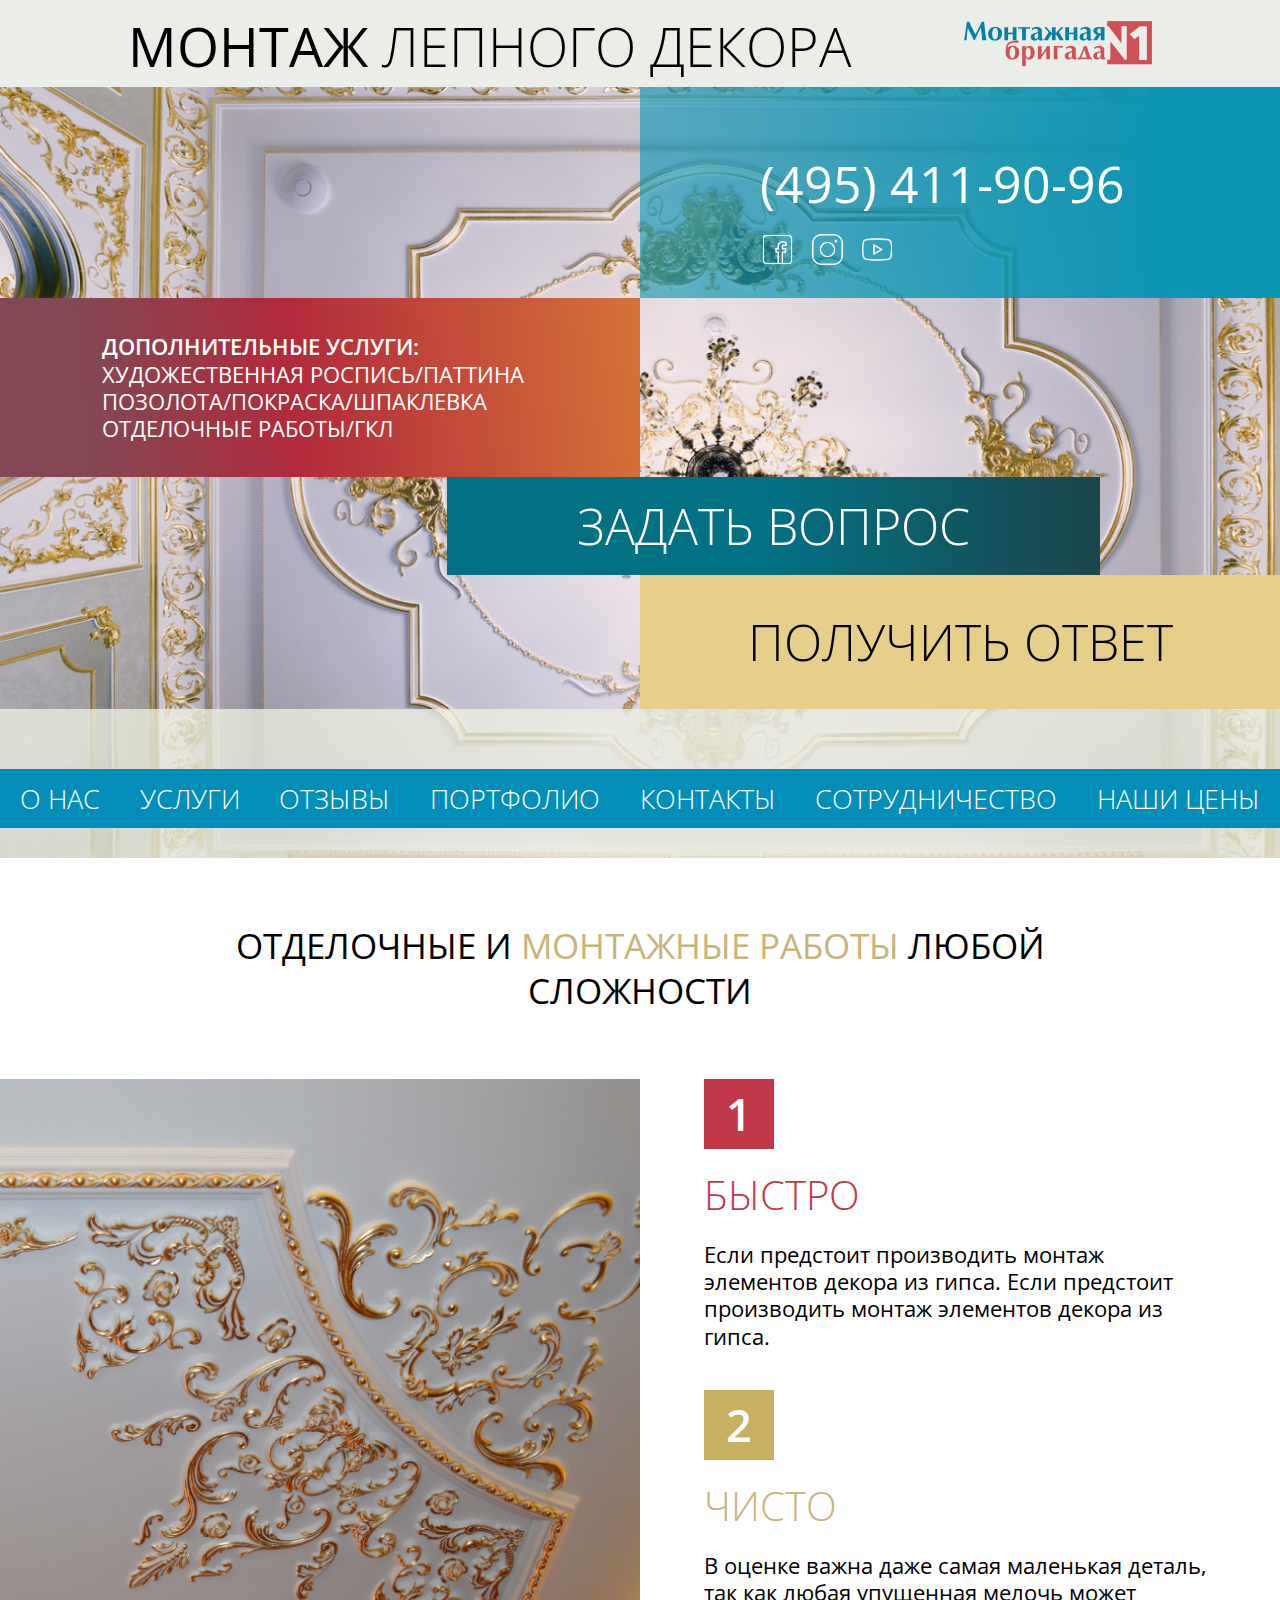
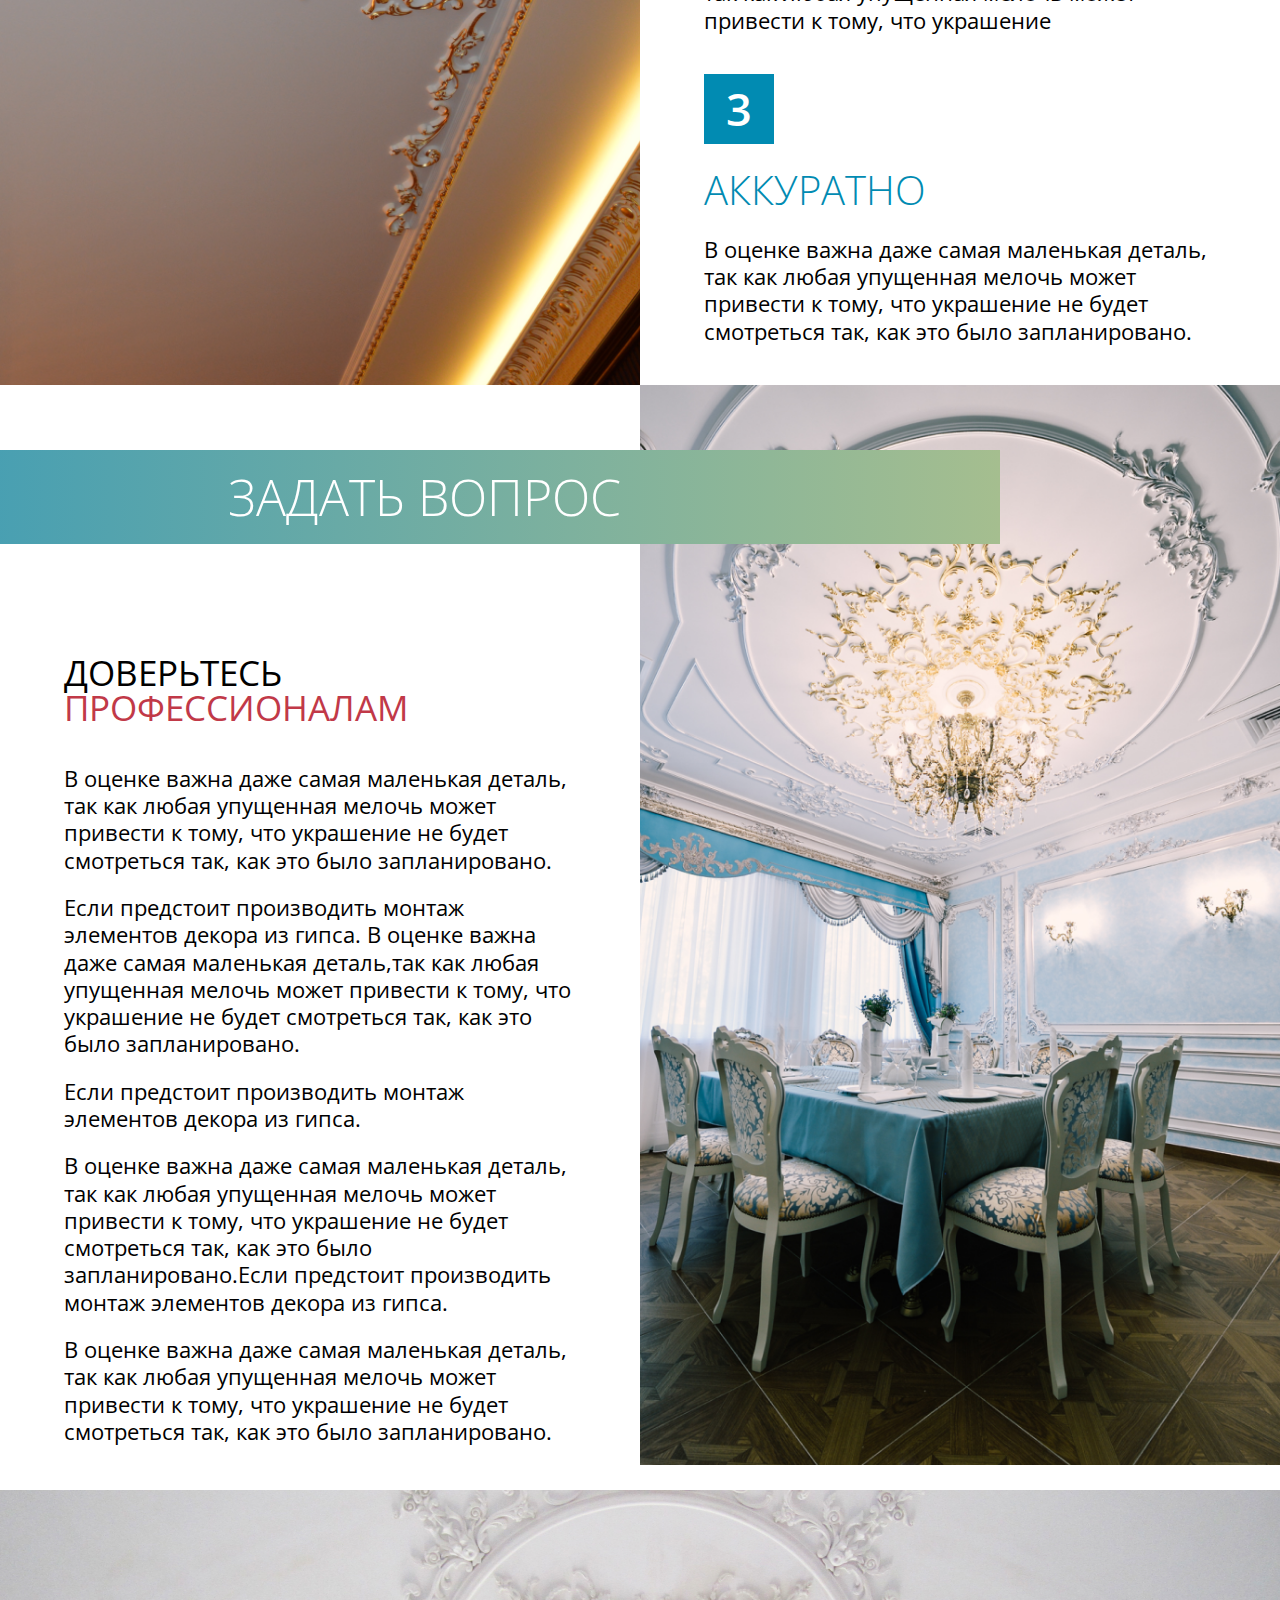
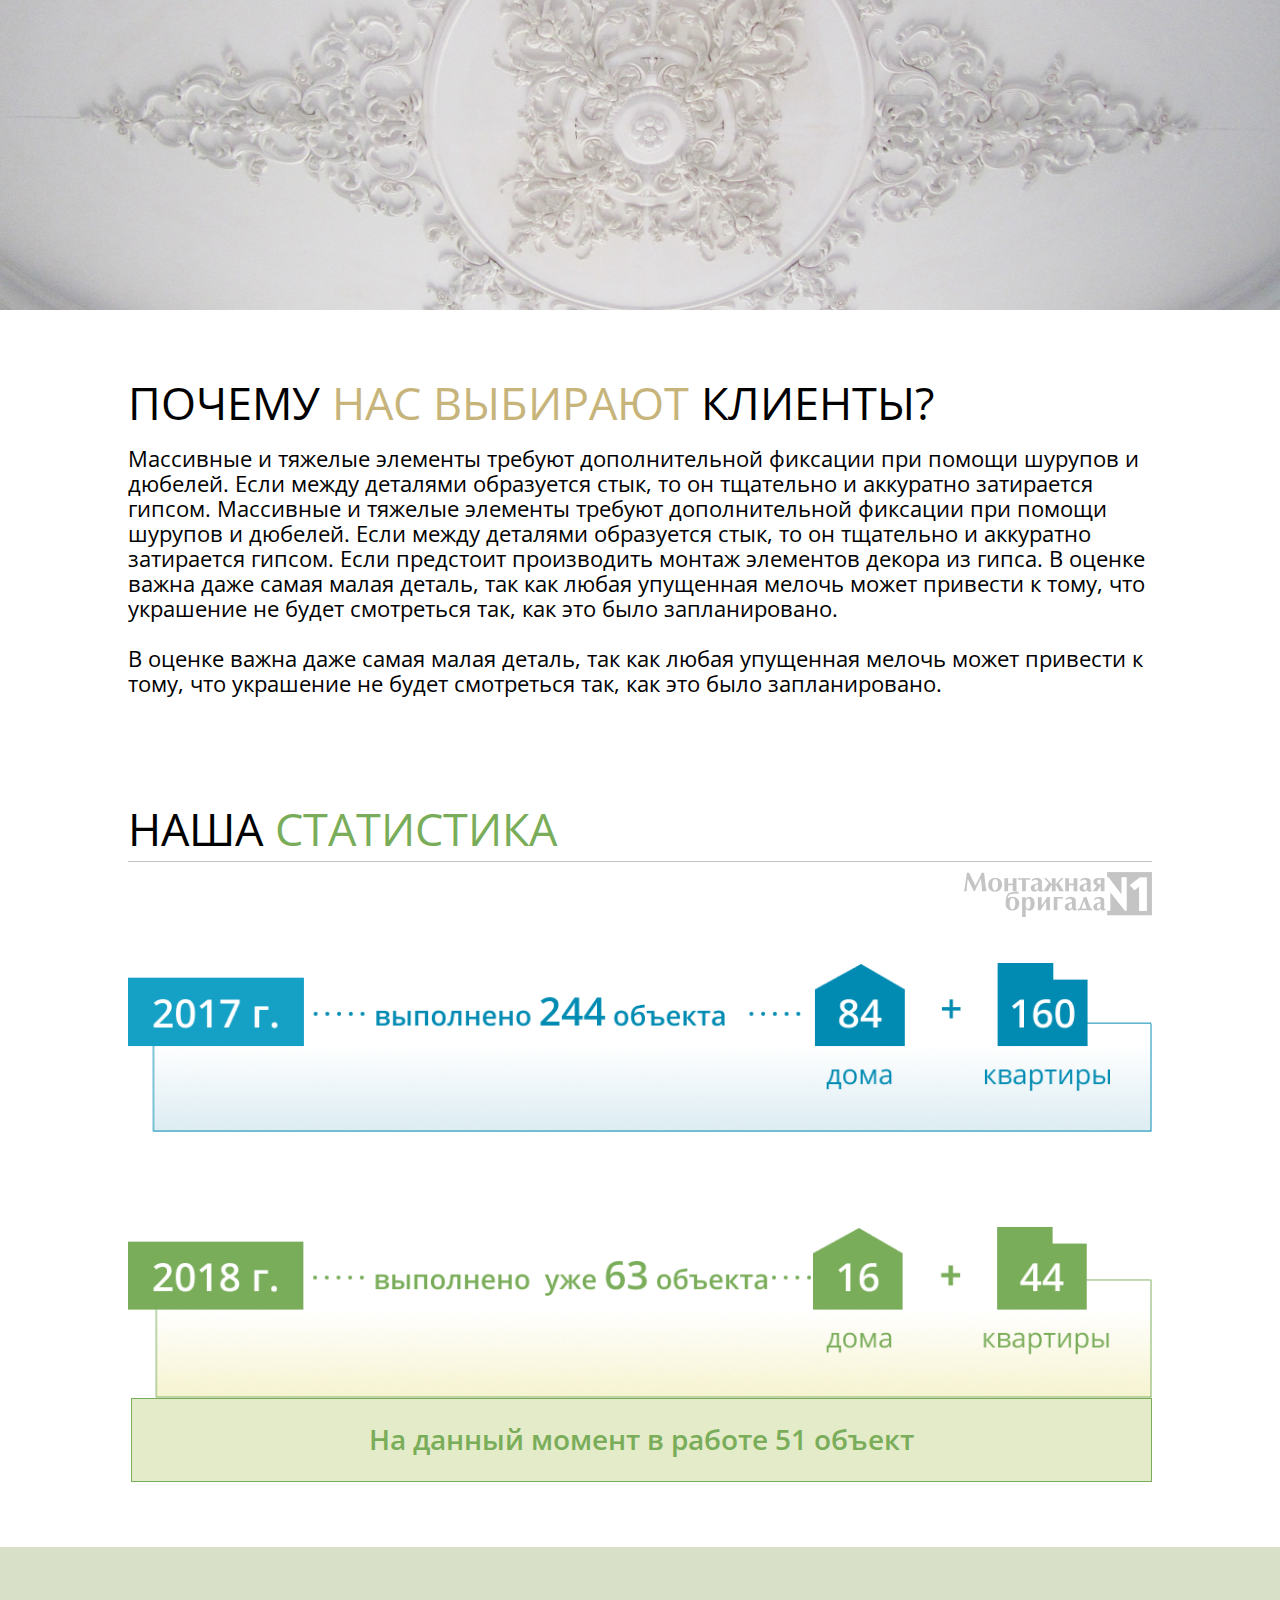
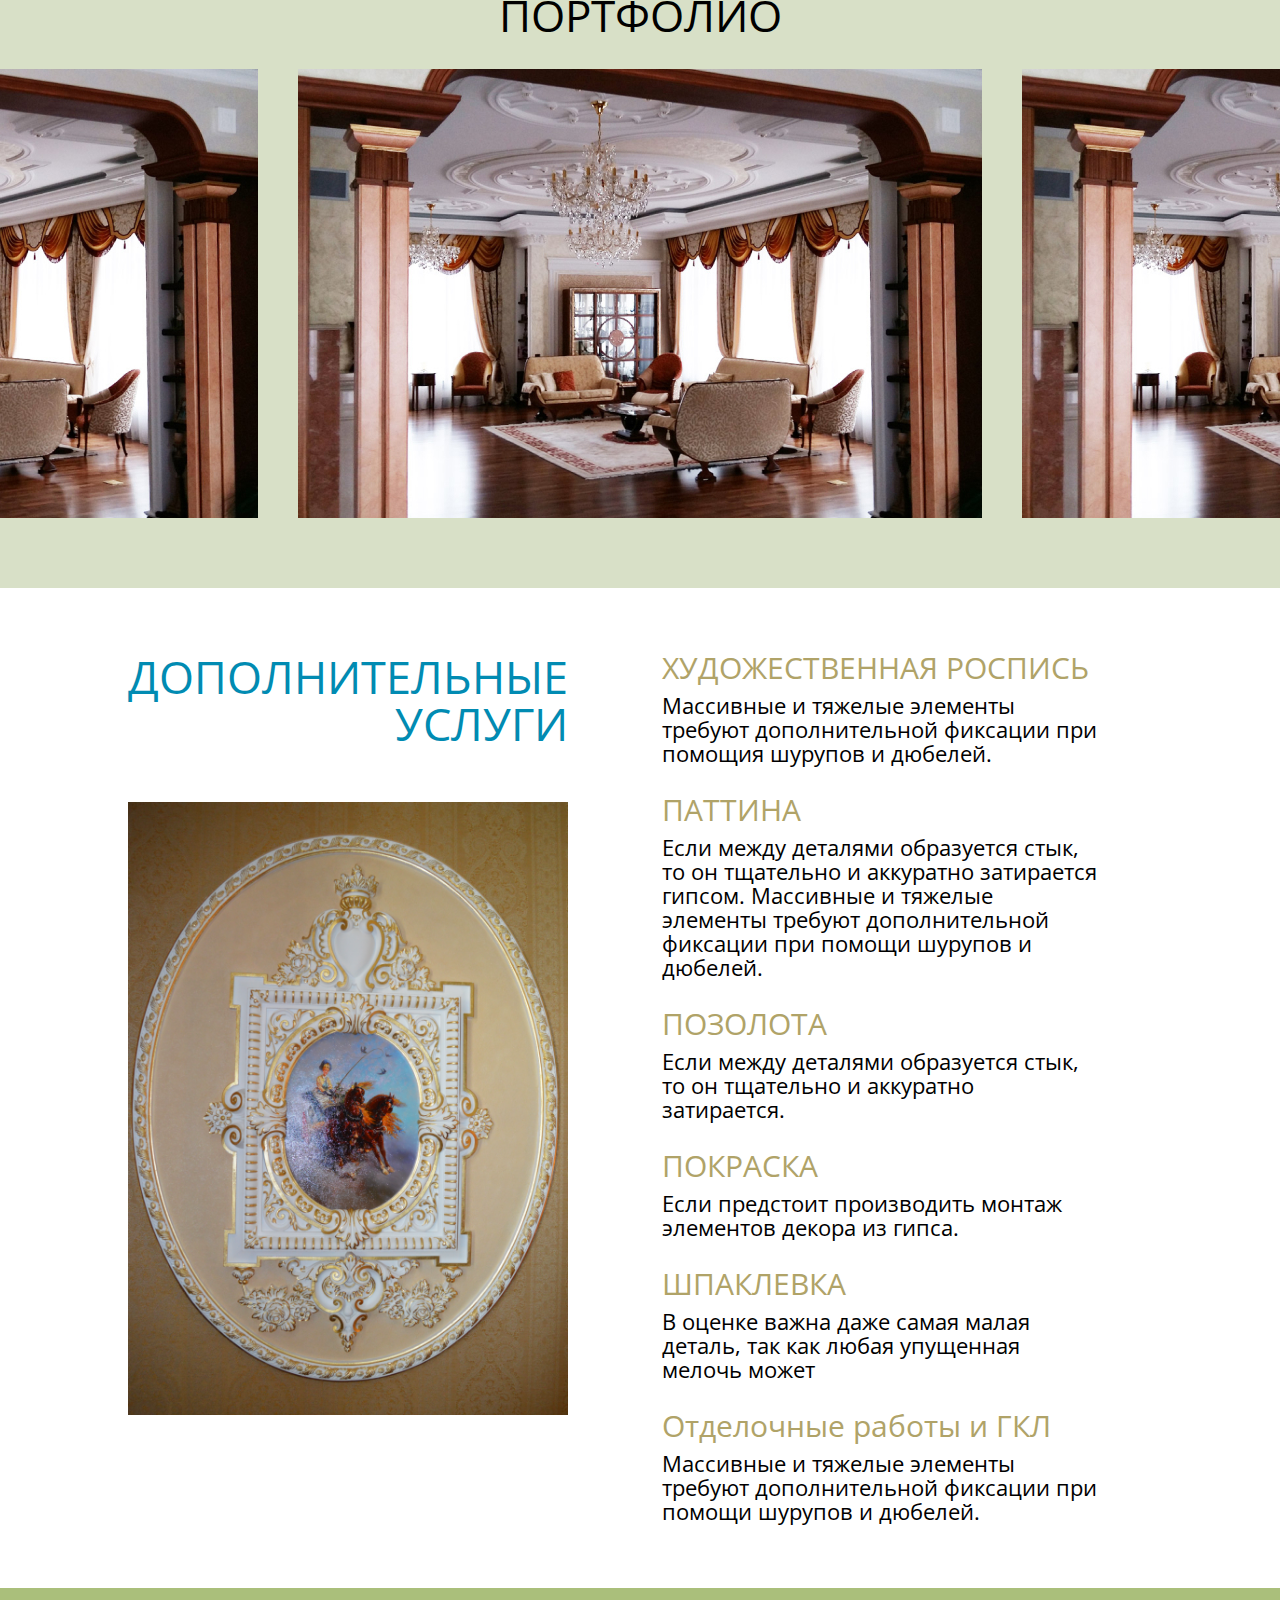
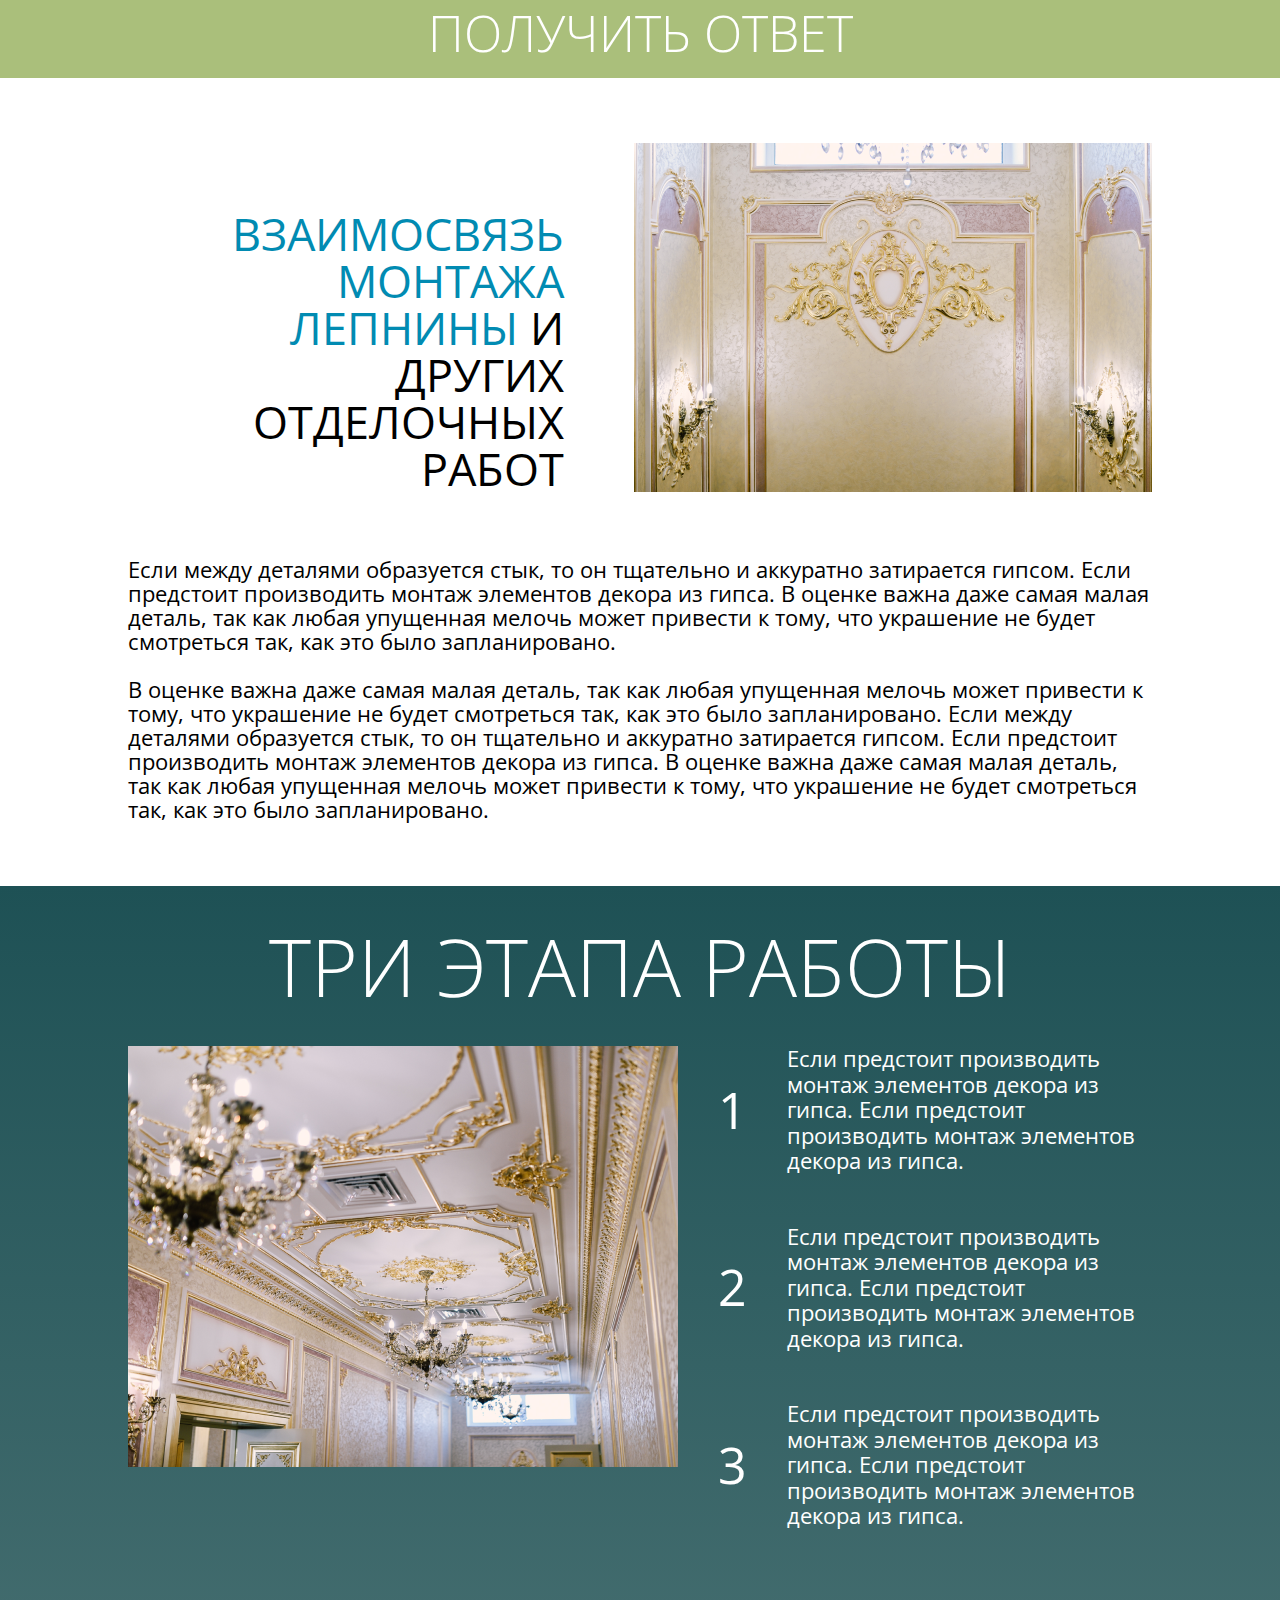
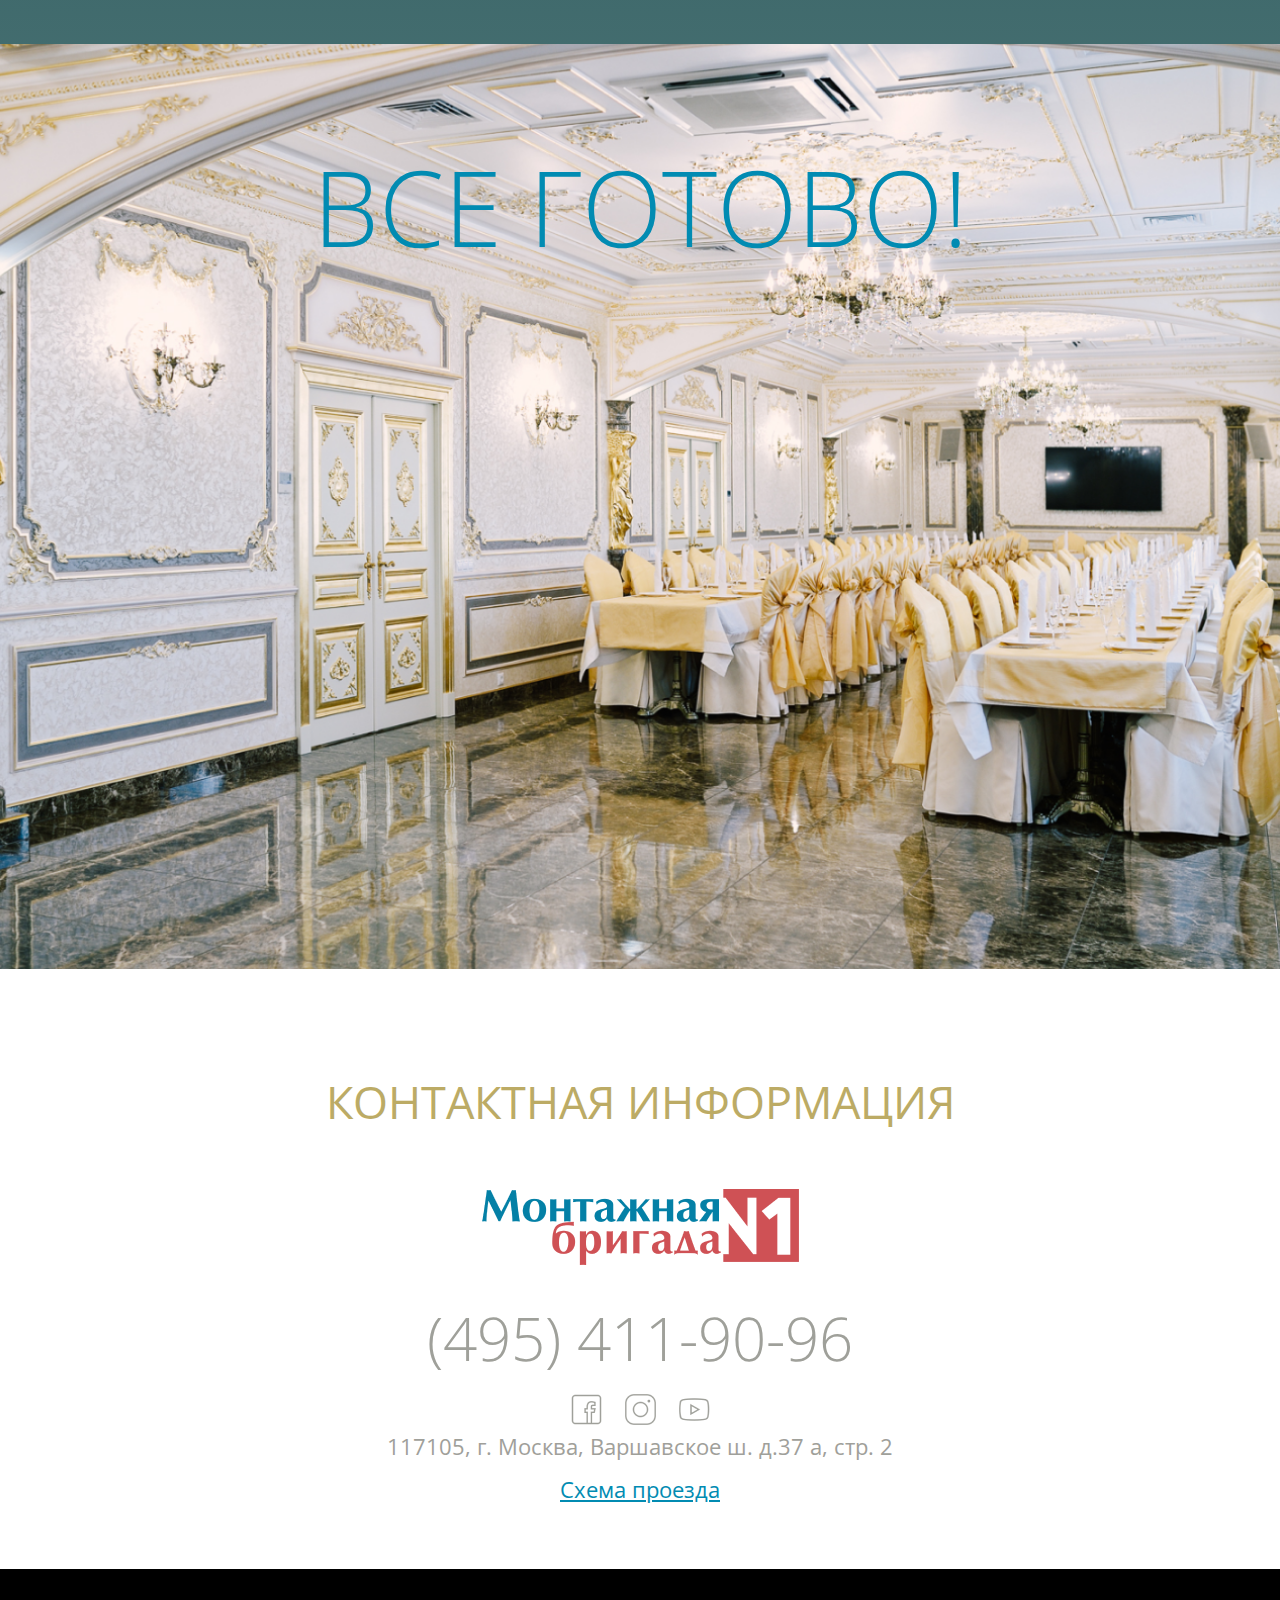
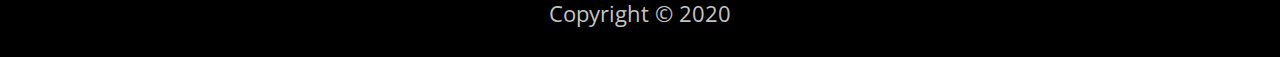
==== src/index.html @ 03625546 "Закончил вёрстку главной страницы" ====
<!DOCTYPE html>
<html lang="en">
<head>
  <meta charset="UTF-8">
  <meta name="viewport" content="width=device-width, initial-scale=1.0">
  <title>Монтаж декора | Главная</title>
  <link rel="stylesheet" href="css/style.css">
</head>
<body>
  <header class="header">
   <div class="header-top">
     <div class="container">
       <div class="header-top__block">
         <h1 class="header-top__title">
           <span class="header-top__bold">МОНТАЖ</span> 
           <!-- /.header-top__bold -->
           ЛЕПНОГО ДЕКОРА
          </h1>
         <!-- /.header-top__title -->
         <a href="index.html"><img src="img/header/logo.png" alt="" class="header-top__logo"></a>
       </div>
       <!-- /.header-top__block -->
     </div>
     <!-- /.container -->
   </div>
   <!-- /.header-top -->
   <div class="header-hero">
     <div class="header-one">
       <a href="tel: (495) 411-90-96" class="header-one__mobile">(495) 411-90-96</a>
       <!-- /.header-one__mobile -->
       <div class="header-one__social">
         <a href="#" class="header-one__a"><img src="img/header/facebook.svg" alt=""></a>
         <!-- /.header-one__a -->
         <a href="#" class="header-one__a"><img src="img/header/instagram.svg" alt=""></a>
         <!-- /.header-one__a -->
         <a href="#" class="header-one__a"><img src="img/header/YouTube.svg" alt=""></a>
         <!-- /.header-one__a -->
       </div>
       <!-- /.header-one__social -->
     </div>
     <!-- /.header-one -->
     <div class="header-two">
       <div class="header-two__text">
         <span class="header-two__bold">ДОПОЛНИТЕЛЬНЫЕ УСЛУГИ:</span>
          <!-- /.header-two__bold -->
          ХУДОЖЕСТВЕННАЯ РОСПИСЬ/ПАТТИНА 
          ПОЗОЛОТА/ПОКРАСКА/ШПАКЛЕВКА
          ОТДЕЛОЧНЫЕ РАБОТЫ/ГКЛ
        </div>
       <!-- /.header-two__text -->
     </div>
     <!-- /.header-two -->
     <div class="header-three">
      ЗАДАТЬ ВОПРОС
     </div>
     <!-- /.header-three -->
     <div class="header-four">
      ПОЛУЧИТЬ ОТВЕТ
     </div>
     <!-- /.header-four -->

    <div class="header-menu header-desk">
      <nav class="header-nav">
        <a href="" class="header-nav__a">О НАС</a>
        <!-- /.header-a -->
        <a href="" class="header-nav__a">УСЛУГИ</a>
        <!-- /.header-a -->
        <a href="" class="header-nav__a">ОТЗЫВЫ</a>
        <!-- /.header-a -->
        <a href="" class="header-nav__a">ПОРТФОЛИО</a>
        <!-- /.header-a -->
        <a href="" class="header-nav__a">КОНТАКТЫ</a>
        <!-- /.header-a -->
        <a href="" class="header-nav__a">СОТРУДНИЧЕСТВО</a>
        <!-- /.header-a -->
        <a href="" class="header-nav__a">НАШИ ЦЕНЫ</a>
        <!-- /.header-a -->
      </nav>
      <!-- /.header-nav -->
    </div>
   <!-- /.header-menu -->
   </div>
   <!-- /.header-hero -->
   <div class="header-menu header-mobile">
    <nav class="header-nav">
      <a href="" class="header-nav__a">О НАС</a>
      <!-- /.header-a -->
      <a href="" class="header-nav__a">УСЛУГИ</a>
      <!-- /.header-a -->
      <a href="" class="header-nav__a">ОТЗЫВЫ</a>
      <!-- /.header-a -->
      <a href="" class="header-nav__a">ПОРТФОЛИО</a>
      <!-- /.header-a -->
      <a href="" class="header-nav__a">КОНТАКТЫ</a>
      <!-- /.header-a -->
      <a href="" class="header-nav__a">СОТРУДНИЧЕСТВО</a>
      <!-- /.header-a -->
      <a href="" class="header-nav__a">НАШИ ЦЕНЫ</a>
      <!-- /.header-a -->
    </nav>
    <!-- /.header-nav -->
  </div>
 <!-- /.header-menu -->
   
  </header>
  <!-- /.header -->

  <main class="main">
    <section class="section section-stage">
      <div class="container">
          <div class="stage-title stage-title__desk">
            ОТДЕЛОЧНЫЕ И 
            <span class="stage-title__bold">МОНТАЖНЫЕ РАБОТЫ</span> 
            ЛЮБОЙ СЛОЖНОСТИ
          </>
          <!-- /.stage-title -->
        </div>
      </div>
       
      <div class="stage">
      <div class="stage-block">
        <div class="container">
          <div class="stage-title stage-title__mobile">
            ОТДЕЛОЧНЫЕ И 
            <span class="stage-title__bold">МОНТАЖНЫЕ РАБОТЫ</span> 
            ЛЮБОЙ СЛОЖНОСТИ
          </>
          <!-- /.stage-title -->
        </div>
        <div class="stage-item">
         <div class="stage-item__part">
          <div class="stage-item__number stage-item__number-red">1</div>
          <!-- /.stage-item__number -->
          <div class="stage-item__color stage-item__color-red">БЫСТРО</div>
          <!-- /.stage-item__color -->
        </div>
        <!-- /.stage-item__part -->

          <div class="stage-item__text">
            Если предстоит производить монтаж
            элементов декора из гипса. Если предстоит производить монтаж элементов декора из гипса. 
          </div>
          <!-- /.stage-item__text -->
        </div>
        <!-- /.stage-item -->
        <div class="stage-item">
          <div class="stage-item__part">
          <div class="stage-item__number stage-item__number-yellow">2</div>
          <!-- /.stage-item__number -->
          <div class="stage-item__color stage-item__color-yellow">ЧИСТО</div>
          <!-- /.stage-item__color -->
        </div>
        <!-- /.stage-item__part -->
          <div class="stage-item__text">
            В оценке важна даже самая маленькая деталь,
            так как любая упущенная мелочь может привести к тому, что украшение
          </div>
          <!-- /.stage-item__text -->
        </div>
        <!-- /.stage-item -->
        <div class="stage-item">
          <div class="stage-item__part">
          <div class="stage-item__number stage-item__number-blue">3</div>
          <!-- /.stage-item__number -->
          <div class="stage-item__color stage-item__color-blue">АККУРАТНО</div>
          <!-- /.stage-item__color -->
        </div>
        <!-- /.stage-item__part -->
          <div class="stage-item__text">
            В оценке важна даже самая маленькая деталь, так как любая упущенная мелочь может привести к тому, что украшение не будет  смотреться так, как это было запланировано.
          </div>
          <!-- /.stage-item__text -->
        </div>
        <!-- /.stage-item -->
      </div>
      <!-- /.container -->
      </div>
      <!-- /.stage-block -->
    

    </div>
    <!-- /.stage -->


    <div class="stage-one">
      <div class="stage-title1">
        ЗАДАТЬ ВОПРОС
      </div>
      <!-- /.stage-title1 -->
      <div class="stage-block">
        <div class="container">
        <div class="stage-item">
          <div class="stage-one__title">
            ДОВЕРЬТЕСЬ
            <span class="stage-one__title-bold">ПРОФЕССИОНАЛАМ</span> 
          </div>
          <!-- /.stage-item__color -->
          <div class="stage-one__text">
            В оценке важна даже самая маленькая деталь, так как любая упущенная мелочь может привести к тому, что украшение не будет смотреться так, как это было запланировано.
          </div>
          <!-- /.stage-item__text -->

          <div class="stage-one__text">
            Если предстоит производить монтаж элементов декора из гипса. В оценке важна даже самая маленькая деталь,так как любая упущенная мелочь может привести к тому, что украшение не будет смотреться так, как это было запланировано.
          </div>
          <!-- /.stage-item__text -->


          <div class="stage-one__text">
            Если предстоит производить монтаж элементов декора из гипса. 
          </div>
          <!-- /.stage-item__text -->


          <div class="stage-one__text">
            В оценке важна даже самая маленькая деталь, так как любая упущенная мелочь может привести к тому, что украшение не будет смотреться так, как это было запланировано.Если предстоит производить монтаж элементов декора из гипса. 
          </div>
          <!-- /.stage-item__text -->


          <div class="stage-one__text">
            В оценке важна даже самая маленькая деталь, так как любая упущенная мелочь может привести к тому, что украшение не будет смотреться так, как это было запланировано.
          </div>
          <!-- /.stage-item__text -->
        </div>
        <!-- /.stage-item -->
      
       
      </div>
      <!-- /.container -->
      </div>
      <!-- /.stage-block -->
    

    </div>
    <!-- /.stage -->
    <div class="stage-roof">
      <img class="stage-roof__img stage-roof__desk" src="img/stage/roof.jpg" alt="">
      <img src="img/stage/ipad.jpg" alt="" class="stage-roof__img stage-roof__ipad">
      <img src="img/stage/mobile.jpg" alt="" class="stage-roof__img stage-roof__mobile">
    </div>
    
    </section>
    <!-- /.section section-stage -->


    <section class="section section-result">
      <div class="container-main">
        <div class="result">
          <div class="result-title">
            ПОЧЕМУ  
            <span class="result-title__black">
              НАС ВЫБИРАЮТ
            </span> <!-- /.result-title__black --> 
            КЛИЕНТЫ?
          </div>
          <!-- /.result-title -->
          <div class="result-text">
            Массивные и тяжелые элементы требуют дополнительной фиксации при помощи шурупов и дюбелей. Если между деталями образуется стык, то он тщательно и аккуратно затирается гипсом. Массивные и тяжелые элементы требуют дополнительной фиксации при помощи шурупов и дюбелей.  Если между деталями образуется стык, то он тщательно и аккуратно затирается гипсом. Если предстоит производить монтаж элементов декора из гипса. В оценке важна даже самая малая деталь, так как любая упущенная мелочь может привести к тому, что украшение не будет смотреться так, как это было запланировано.
  <br> <br>
В оценке важна даже самая малая деталь, так как любая упущенная мелочь может привести к тому, что украшение не будет смотреться так, как это было запланировано.
          </div>
          <!-- /.result-text -->
          <div class="result-block__title">
            НАША <span class="result-block__color">СТАТИСТИКА</span> 
          </div>
          <!-- /.result-block__tilte -->
          <div class="result-block">
            
            <img src="img/result/logo.png" alt="" class="result-logo">
            <img src="img/result/blue-desk.png" alt="" class="result-block__static result-blue">
           <img src="img/result/mobile.png" alt="" class="result-mobile">
            <div class="result-green">
             <span class="result-green__text"> 
               На данный момент в работе 
               <span class="result-green__bold">51</span> объект
              </span> 
              <!-- /.result-green__text -->
              <img src="img/result/green-desk.png" alt="" class="result-block__static">
            </div>
          </div>
          <!-- /.result-block -->
        </div>
        <!-- /.result -->
      </div>
      <!-- /.container-main -->
    </section>
    <!-- /.section section-result -->

    <section class="section section-portfolio">
      <div class="container">
        <div class="portfolio">
          <div class="portfolio-title">
            ПОРТФОЛИО
          </div>
          <!-- /.portfolio-title -->
          
        </div>
        <!-- /.portfolio -->
      </div>
      <!-- /.container -->
      <div class="portfolio-block">
        <img src="img/portfolio/one.jpg" alt="" class="portfolio-item">
        <img src="img/portfolio/one.jpg" alt="" class="portfolio-item">
        <img src="img/portfolio/one.jpg" alt="" class="portfolio-item">
        <img src="img/portfolio/one.jpg" alt="" class="portfolio-item">
      </div>
      <!-- /.portfolio-block -->
    </section>
    <!-- /.section section-portfolio -->


    <section class="section section-dop">
      <div class="container">
        <div class="dop">
          <div class="dop-left">
           <div class="dop-left__title">ДОПОЛНИТЕЛЬНЫЕ <br>
             УСЛУГИ</div>
           <!-- /.dop-left__title -->
           <img src="img/dop/image.png" alt="" class="dop-left__img">
          </div>
          <!-- /.dop-top -->
          <div class="dop-right dop-right__desk">
            <div class="container">
      
              <div class="dop-item">
                <div class="dop-item__color">ХУДОЖЕСТВЕННАЯ РОСПИСЬ</div>
                <!-- /.dop-item__color -->
                <div class="dop-item__text">Массивные и тяжелые элементы требуют дополнительной фиксации при помощия
                  шурупов и дюбелей. </div>
                <!-- /.dop-item__text -->
              </div>
              <!-- /.dop-item -->
              <div class="dop-item">
                <div class="dop-item__color">ПАТТИНА</div>
                <!-- /.dop-item__color -->
                <div class="dop-item__text">Если между деталями образуется стык, то он тщательно и аккуратно затирается гипсом. Массивные и тяжелые элементы требуют дополнительной фиксации при помощи шурупов и дюбелей.</div>
                <!-- /.dop-item__text -->
              </div>
              <!-- /.dop-item -->
              <div class="dop-item">
                <div class="dop-item__color">ПОЗОЛОТА</div>
                <!-- /.dop-item__color -->
                <div class="dop-item__text">Если между деталями образуется стык, то он тщательно и аккуратно затирается.</div>
                <!-- /.dop-item__text -->
              </div>
              <!-- /.dop-item -->
              <div class="dop-item">
                <div class="dop-item__color">ПОКРАСКА</div>
                <!-- /.dop-item__color -->
                <div class="dop-item__text">Если предстоит производить монтаж элементов декора из гипса.</div>
                <!-- /.dop-item__text -->
              </div>
              <!-- /.dop-item -->
              <div class="dop-item">
                <div class="dop-item__color">ШПАКЛЕВКА</div>
                <!-- /.dop-item__color -->
                <div class="dop-item__text">В оценке важна даже самая малая деталь,
                  так как любая упущенная мелочь может</div>
                <!-- /.dop-item__text -->
              </div>
              <!-- /.dop-item -->
              <div class="dop-item">
                <div class="dop-item__color">Отделочные работы и ГКЛ</div>
                <!-- /.dop-item__color -->
                <div class="dop-item__text">Массивные и тяжелые элементы требуют дополнительной фиксации при помощи шурупов и дюбелей.</div>
                <!-- /.dop-item__text -->
              </div>
              <!-- /.dop-item -->
            </div>
      
      
            </div>
            <!-- /.dop-block -->
          
        </div>
        <!-- /.dop -->
      </div>
      <!-- /.container -->
      <div class="dop-right dop-right__mobile">
      <div class="container">

        <div class="dop-item">
          <div class="dop-item__color">ХУДОЖЕСТВЕННАЯ РОСПИСЬ</div>
          <!-- /.dop-item__color -->
          <div class="dop-item__text">Массивные и тяжелые элементы требуют дополнительной фиксации при помощия
            шурупов и дюбелей. </div>
          <!-- /.dop-item__text -->
        </div>
        <!-- /.dop-item -->
        <div class="dop-item">
          <div class="dop-item__color">ПАТТИНА</div>
          <!-- /.dop-item__color -->
          <div class="dop-item__text">Если между деталями образуется стык, то он тщательно и аккуратно затирается гипсом. Массивные и тяжелые элементы требуют дополнительной фиксации при помощи шурупов и дюбелей.</div>
          <!-- /.dop-item__text -->
        </div>
        <!-- /.dop-item -->
        <div class="dop-item">
          <div class="dop-item__color">ПОЗОЛОТА</div>
          <!-- /.dop-item__color -->
          <div class="dop-item__text">Если между деталями образуется стык, то он тщательно и аккуратно затирается.</div>
          <!-- /.dop-item__text -->
        </div>
        <!-- /.dop-item -->
        <div class="dop-item">
          <div class="dop-item__color">ПОКРАСКА</div>
          <!-- /.dop-item__color -->
          <div class="dop-item__text">Если предстоит производить монтаж элементов декора из гипса.</div>
          <!-- /.dop-item__text -->
        </div>
        <!-- /.dop-item -->
        <div class="dop-item">
          <div class="dop-item__color">ШПАКЛЕВКА</div>
          <!-- /.dop-item__color -->
          <div class="dop-item__text">В оценке важна даже самая малая деталь,
            так как любая упущенная мелочь может</div>
          <!-- /.dop-item__text -->
        </div>
        <!-- /.dop-item -->
        <div class="dop-item">
          <div class="dop-item__color">Отделочные работы и ГКЛ</div>
          <!-- /.dop-item__color -->
          <div class="dop-item__text">Массивные и тяжелые элементы требуют дополнительной фиксации при помощи шурупов и дюбелей.</div>
          <!-- /.dop-item__text -->
        </div>
        <!-- /.dop-item -->
      </div>


      </div>
      <!-- /.dop-block -->

      <div class="dop-button">
        ПОЛУЧИТЬ ОТВЕТ
      </div>
      <!-- /.dop-button -->

      <div class="dop-one">
        <div class="container-main">
          <div class="dop-one__block">
            <div class="dop-one__part">
              <div class="dop-one__title">
               <span class="dop-one__color">
                ВЗАИМОСВЯЗЬ МОНТАЖА ЛЕПНИНЫ  
               </span>
                <!-- /.dop-one__color -->
                И ДРУГИХ ОТДЕЛОЧНЫХ РАБОТ
              </div>
              <!-- /.dop-one__title -->
              <img src="img/dop/two.png" alt="" class="dop-one__img">
            </div>
            <!-- /.dop-one__part -->
            <div class="dop-one__text">
              Если между деталями образуется стык, то он тщательно и аккуратно затирается гипсом. Если предстоит производить монтаж элементов декора из гипса. В оценке важна даже самая малая деталь, так как любая упущенная мелочь может привести к тому, что украшение не будет смотреться так, как это было запланировано.
   <br> <br>
В оценке важна даже самая малая деталь, так как любая упущенная мелочь может привести к тому, что украшение не будет смотреться так, как это было запланировано. Если между деталями образуется стык, то он тщательно и аккуратно затирается гипсом. Если предстоит производить монтаж элементов декора из гипса. В оценке важна даже самая малая деталь, так как любая упущенная мелочь может привести к тому, что украшение не будет смотреться так, как это было запланировано.

            </div>
            <!-- /.dop-one__text -->
         

          </div>
          <!-- /.dop-one__block -->
        </div>
        <!-- /.container-main -->
        <img src="img/dop/two.png" class="dop-one__bottom" alt="">
      </div>
      <!-- /.dop-one -->
    </section>
    <!-- /.section section-dop -->


    <section class="section section-phase">
      <div class="container-main">
        <div class="phase">
        <div class="phase-title">ТРИ ЭТАПА РАБОТЫ</div>
        <!-- /.phase-title -->
        <div class="phase-block">
          <img src="img/phase/phase.png" alt="" class="phase-img">
          <div class="phase-part">
            <div class="phase-item">
              <div class="phase-item__number">1</div>
              <!-- /.phase-item__number -->
              <div class="phase-item__text">
                Если предстоит производить монтаж элементов декора из гипса. Если предстоит производить монтаж элементов декора из гипса. 
              </div>
              <!-- /.phase-item__text -->
            </div>
            <!-- /.phase-item -->
            <div class="phase-item">
              <div class="phase-item__number">2</div>
              <!-- /.phase-item__number -->
              <div class="phase-item__text">Если предстоит производить монтаж элементов декора из гипса. Если предстоит производить монтаж элементов декора из гипса. </div>
              <!-- /.phase-item__text -->
            </div>
            <!-- /.phase-item -->
            <div class="phase-item">
              <div class="phase-item__number">3</div>
              <!-- /.phase-item__number -->
              <div class="phase-item__text">
                Если предстоит производить монтаж элементов декора из гипса. Если предстоит производить монтаж элементов декора из гипса. 
              </div>
              <!-- /.phase-item__text -->
            </div>
            <!-- /.phase-item -->
          </div>
          <!-- /.phase-part -->
        </div>
        <!-- /.phase-block -->
        </div>
        <!-- /.phase -->
      </div>
      <!-- /.container-main -->

      <div class="phase-green">
        ВСЕ ГОТОВО!
      </div>
      <!-- /.phase-green -->
    </section>
    <!-- /.section section-phase -->
  </main>
  <!-- /.main -->

  <footer class="footer">
    <div class="container">
      <div class="footer-block">
        <div class="footer-title">КОНТАКТНАЯ ИНФОРМАЦИЯ</div>
        <!-- /.footer-title -->
        <a href="index.html" class="footer-logo"><img src="img/footer/logo.png" alt=""></a>
        <!-- /.footer-logo -->
        <a href="tel:(495) 411-90-96" class="footer-tel">(495) 411-90-96</a>
        <!-- /.footer-tel -->
        <div class="footer-social">
          <a href="#" class="footer-a"><img src="img/footer/one.png" alt=""></a>
          <!-- /.footer-a -->
          <a href="#" class="footer-a"><img src="img/footer/two.png" alt=""></a>
          <!-- /.footer-a -->
          <a href="#" class="footer-a"><img src="img/footer/three.png" alt=""></a>
          <!-- /.footer-a -->
        </div>
        <!-- /.footer-social -->
       <div class="footer-address">
        117105, г. Москва, Варшавское ш. д.37 а, стр. 2 
       </div>
       <!-- /.footer-address -->
       <a href="" class="footer-map">Схема проезда</a>
       <!-- /.footer-map -->

      </div>
      <!-- /.footer-block -->
    </div>
    <!-- /.container -->
    <div class="footer-copy">
      Copyright © 2020
    </div>
    <!-- /.footer-copy -->
  </footer>
  <!-- /.footer -->

  <script src="https://code.jquery.com/jquery-3.5.1.min.js" integrity="sha256-9/aliU8dGd2tb6OSsuzixeV4y/faTqgFtohetphbbj0=" crossorigin="anonymous"></script>
  <script src="js/slick.min.js"></script>
  <script src="js/slider.js"></script>
</body>
</html>
---- src/css/style.css ----
@charset "UTF-8";
/*Стили для шрифтов*/
@import url("https://fonts.googleapis.com/css2?family=Open+Sans:ital,wght@0,300;0,400;0,600;0,700;0,800;1,300;1,400;1,600;1,700;1,800&display=swap");
/*Стили normalize*/
/*! normalize.css v8.0.1 | MIT License | github.com/necolas/normalize.css */
/* Document
   ========================================================================== */
/**
 * 1. Correct the line height in all browsers.
 * 2. Prevent adjustments of font size after orientation changes in iOS.
 */
html {
  line-height: 1.15;
  /* 1 */
  -webkit-text-size-adjust: 100%;
  /* 2 */
}

/* Sections
   ========================================================================== */
/**
 * Remove the margin in all browsers.
 */
body {
  margin: 0;
}

/**
 * Render the `main` element consistently in IE.
 */
main {
  display: block;
}

/**
 * Correct the font size and margin on `h1` elements within `section` and
 * `article` contexts in Chrome, Firefox, and Safari.
 */
h1 {
  font-size: 2em;
  margin: 0.67em 0;
}

/* Grouping content
   ========================================================================== */
/**
 * 1. Add the correct box sizing in Firefox.
 * 2. Show the overflow in Edge and IE.
 */
hr {
  -webkit-box-sizing: content-box;
          box-sizing: content-box;
  /* 1 */
  height: 0;
  /* 1 */
  overflow: visible;
  /* 2 */
}

/**
 * 1. Correct the inheritance and scaling of font size in all browsers.
 * 2. Correct the odd `em` font sizing in all browsers.
 */
pre {
  font-family: monospace, monospace;
  /* 1 */
  font-size: 1em;
  /* 2 */
}

/* Text-level semantics
   ========================================================================== */
/**
 * Remove the gray background on active links in IE 10.
 */
a {
  background-color: transparent;
}

/**
 * 1. Remove the bottom border in Chrome 57-
 * 2. Add the correct text decoration in Chrome, Edge, IE, Opera, and Safari.
 */
abbr[title] {
  border-bottom: none;
  /* 1 */
  text-decoration: underline;
  /* 2 */
  -webkit-text-decoration: underline dotted;
          text-decoration: underline dotted;
  /* 2 */
}

/**
 * Add the correct font weight in Chrome, Edge, and Safari.
 */
b,
strong {
  font-weight: bolder;
}

/**
 * 1. Correct the inheritance and scaling of font size in all browsers.
 * 2. Correct the odd `em` font sizing in all browsers.
 */
code,
kbd,
samp {
  font-family: monospace, monospace;
  /* 1 */
  font-size: 1em;
  /* 2 */
}

/**
 * Add the correct font size in all browsers.
 */
small {
  font-size: 80%;
}

/**
 * Prevent `sub` and `sup` elements from affecting the line height in
 * all browsers.
 */
sub,
sup {
  font-size: 75%;
  line-height: 0;
  position: relative;
  vertical-align: baseline;
}

sub {
  bottom: -0.25em;
}

sup {
  top: -0.5em;
}

/* Embedded content
   ========================================================================== */
/**
 * Remove the border on images inside links in IE 10.
 */
img {
  border-style: none;
}

/* Forms
   ========================================================================== */
/**
 * 1. Change the font styles in all browsers.
 * 2. Remove the margin in Firefox and Safari.
 */
button,
input,
optgroup,
select,
textarea {
  font-family: inherit;
  /* 1 */
  font-size: 100%;
  /* 1 */
  line-height: 1.15;
  /* 1 */
  margin: 0;
  /* 2 */
}

/**
 * Show the overflow in IE.
 * 1. Show the overflow in Edge.
 */
button,
input {
  /* 1 */
  overflow: visible;
}

/**
 * Remove the inheritance of text transform in Edge, Firefox, and IE.
 * 1. Remove the inheritance of text transform in Firefox.
 */
button,
select {
  /* 1 */
  text-transform: none;
}

/**
 * Correct the inability to style clickable types in iOS and Safari.
 */
button,
[type="button"],
[type="reset"],
[type="submit"] {
  -webkit-appearance: button;
}

/**
 * Remove the inner border and padding in Firefox.
 */
button::-moz-focus-inner,
[type="button"]::-moz-focus-inner,
[type="reset"]::-moz-focus-inner,
[type="submit"]::-moz-focus-inner {
  border-style: none;
  padding: 0;
}

/**
 * Restore the focus styles unset by the previous rule.
 */
button:-moz-focusring,
[type="button"]:-moz-focusring,
[type="reset"]:-moz-focusring,
[type="submit"]:-moz-focusring {
  outline: 1px dotted ButtonText;
}

/**
 * Correct the padding in Firefox.
 */
fieldset {
  padding: 0.35em 0.75em 0.625em;
}

/**
 * 1. Correct the text wrapping in Edge and IE.
 * 2. Correct the color inheritance from `fieldset` elements in IE.
 * 3. Remove the padding so developers are not caught out when they zero out
 *    `fieldset` elements in all browsers.
 */
legend {
  -webkit-box-sizing: border-box;
          box-sizing: border-box;
  /* 1 */
  color: inherit;
  /* 2 */
  display: table;
  /* 1 */
  max-width: 100%;
  /* 1 */
  padding: 0;
  /* 3 */
  white-space: normal;
  /* 1 */
}

/**
 * Add the correct vertical alignment in Chrome, Firefox, and Opera.
 */
progress {
  vertical-align: baseline;
}

/**
 * Remove the default vertical scrollbar in IE 10+.
 */
textarea {
  overflow: auto;
}

/**
 * 1. Add the correct box sizing in IE 10.
 * 2. Remove the padding in IE 10.
 */
[type="checkbox"],
[type="radio"] {
  -webkit-box-sizing: border-box;
          box-sizing: border-box;
  /* 1 */
  padding: 0;
  /* 2 */
}

/**
 * Correct the cursor style of increment and decrement buttons in Chrome.
 */
[type="number"]::-webkit-inner-spin-button,
[type="number"]::-webkit-outer-spin-button {
  height: auto;
}

/**
 * 1. Correct the odd appearance in Chrome and Safari.
 * 2. Correct the outline style in Safari.
 */
[type="search"] {
  -webkit-appearance: textfield;
  /* 1 */
  outline-offset: -2px;
  /* 2 */
}

/**
 * Remove the inner padding in Chrome and Safari on macOS.
 */
[type="search"]::-webkit-search-decoration {
  -webkit-appearance: none;
}

/**
 * 1. Correct the inability to style clickable types in iOS and Safari.
 * 2. Change font properties to `inherit` in Safari.
 */
::-webkit-file-upload-button {
  -webkit-appearance: button;
  /* 1 */
  font: inherit;
  /* 2 */
}

/* Interactive
   ========================================================================== */
/*
 * Add the correct display in Edge, IE 10+, and Firefox.
 */
details {
  display: block;
}

/*
 * Add the correct display in all browsers.
 */
summary {
  display: list-item;
}

/* Misc
   ========================================================================== */
/**
 * Add the correct display in IE 10+.
 */
template {
  display: none;
}

/**
 * Add the correct display in IE 10.
 */
[hidden] {
  display: none;
}

/*Общие стили для сайта*/
img {
  text-decoration: none;
  max-width: 100%;
}

a {
  text-decoration: none;
}

h1 {
  margin-top: 0px;
  margin-bottom: 0px;
}

.container {
  max-width: 1053px;
  margin: auto;
  width: 80%;
}

.container-main {
  margin: auto;
  width: 80%;
}

@media (max-width: 1030px) {
  .container {
    width: 90%;
  }
}

/*Стили для блока slick*/
/* Slider */
.slick-slider {
  position: relative;
  display: block;
  -webkit-box-sizing: border-box;
          box-sizing: border-box;
  -webkit-touch-callout: none;
  -webkit-user-select: none;
  -moz-user-select: none;
  -ms-user-select: none;
  user-select: none;
  -ms-touch-action: pan-y;
  touch-action: pan-y;
  -webkit-tap-highlight-color: transparent;
}

.slick-list {
  position: relative;
  overflow: hidden;
  display: block;
  margin: 0;
  padding: 0;
}

.slick-list:focus {
  outline: none;
}

.slick-list.dragging {
  cursor: pointer;
  cursor: hand;
}

.slick-slider .slick-track,
.slick-slider .slick-list {
  -webkit-transform: translate3d(0, 0, 0);
  transform: translate3d(0, 0, 0);
}

.slick-track {
  position: relative;
  left: 0;
  top: 0;
  display: block;
  margin-left: auto;
  margin-right: auto;
}

.slick-track:before, .slick-track:after {
  content: "";
  display: table;
}

.slick-track:after {
  clear: both;
}

.slick-loading .slick-track {
  visibility: hidden;
}

.slick-slide {
  background: linear-gradient(271.11deg, #D8E0C7 0.87%, rgba(255, 255, 255, 0) 98.99%);
  float: left;
  height: 100%;
  min-height: 1px;
  display: none;
}

[dir="rtl"] .slick-slide {
  float: right;
}

.slick-slide img {
  display: block;
}

.slick-slide.slick-loading img {
  display: none;
}

.slick-slide.dragging img {
  pointer-events: none;
}

.slick-initialized .slick-slide {
  display: block;
  outline: none;
}

.slick-loading .slick-slide {
  visibility: hidden;
}

.slick-vertical .slick-slide {
  display: block;
  height: auto;
  border: 1px solid transparent;
}

.slick-arrow.slick-hidden {
  display: none;
}

/*Стили для блока slick-theme*/
/* Slider */
.slick-loading .slick-list {
  background: #fff url("./ajax-loader.gif") center center no-repeat;
}

/* Icons */
@font-face {
  font-family: "slick";
  src: url("./fonts/slick.eot");
  src: url("./fonts/slick.eot?#iefix") format("embedded-opentype"), url("./fonts/slick.woff") format("woff"), url("./fonts/slick.ttf") format("truetype"), url("./fonts/slick.svg#slick") format("svg");
  font-weight: normal;
  font-style: normal;
}

/* Arrows */
.slick-prev,
.slick-next {
  position: absolute;
  display: block;
  height: 20px;
  width: 20px;
  line-height: 0px;
  font-size: 0px;
  cursor: pointer;
  background: transparent;
  color: transparent;
  top: 50%;
  -webkit-transform: translate(0, -50%);
  transform: translate(0, -50%);
  padding: 0;
  border: none;
  outline: none;
}

.slick-prev:hover, .slick-prev:focus,
.slick-next:hover,
.slick-next:focus {
  outline: none;
  background: transparent;
  color: transparent;
}

.slick-prev:hover:before, .slick-prev:focus:before,
.slick-next:hover:before,
.slick-next:focus:before {
  opacity: 1;
}

.slick-prev.slick-disabled:before,
.slick-next.slick-disabled:before {
  opacity: 0.25;
}

.slick-prev:before,
.slick-next:before {
  font-family: "slick";
  font-size: 20px;
  line-height: 1;
  color: white;
  opacity: 0.75;
  -webkit-font-smoothing: antialiased;
  -moz-osx-font-smoothing: grayscale;
}

.slick-prev {
  left: -25px;
}

[dir="rtl"] .slick-prev {
  left: auto;
  right: -25px;
}

.slick-prev:before {
  content: "←";
}

[dir="rtl"] .slick-prev:before {
  content: "→";
}

.slick-next {
  right: -25px;
}

[dir="rtl"] .slick-next {
  left: -25px;
  right: auto;
}

.slick-next:before {
  content: "→";
}

[dir="rtl"] .slick-next:before {
  content: "←";
}

/* Dots */
.slick-dotted.slick-slider {
  margin-bottom: 30px;
}

.slick-dots {
  position: absolute;
  bottom: -25px;
  list-style: none;
  display: block;
  text-align: center;
  padding: 0;
  margin: 0;
  width: 100%;
}

.slick-dots li {
  position: relative;
  display: inline-block;
  height: 20px;
  width: 20px;
  margin: 0 5px;
  padding: 0;
  cursor: pointer;
}

.slick-dots li button {
  border: 0;
  background: transparent;
  display: block;
  height: 20px;
  width: 20px;
  outline: none;
  line-height: 0px;
  font-size: 0px;
  color: transparent;
  padding: 5px;
  cursor: pointer;
}

.slick-dots li button:hover, .slick-dots li button:focus {
  outline: none;
}

.slick-dots li button:hover:before, .slick-dots li button:focus:before {
  opacity: 1;
}

.slick-dots li button:before {
  position: absolute;
  top: 0;
  left: 0;
  content: "•";
  width: 20px;
  height: 20px;
  font-family: "slick";
  font-size: 6px;
  line-height: 20px;
  text-align: center;
  color: black;
  opacity: 0.25;
  -webkit-font-smoothing: antialiased;
  -moz-osx-font-smoothing: grayscale;
}

.slick-dots li.slick-active button:before {
  color: black;
  opacity: 0.75;
}

/*Стили для шапки*/
.header-mobile {
  display: none;
}

.header-top {
  padding-top: 15px;
  background: #EBEEE8;
  padding-bottom: 10px;
}

.header-top__block {
  display: -webkit-box;
  display: -ms-flexbox;
  display: flex;
  -webkit-box-pack: justify;
      -ms-flex-pack: justify;
          justify-content: space-between;
  -webkit-box-align: center;
      -ms-flex-align: center;
          align-items: center;
}

.header-top__title {
  font-family: "Open Sans", sans-serif;
  font-style: normal;
  font-weight: 300;
  font-size: 54px;
  color: #000000;
}

.header-top__bold {
  font-weight: 400;
}

.header-hero {
  background-image: url(../img/header/background.jpg);
  background-repeat: no-repeat;
  background-size: cover;
  display: -webkit-box;
  display: -ms-flexbox;
  display: flex;
  -webkit-box-orient: vertical;
  -webkit-box-direction: normal;
      -ms-flex-direction: column;
          flex-direction: column;
  -webkit-box-align: start;
      -ms-flex-align: start;
          align-items: flex-start;
}

.header-one {
  background: -webkit-gradient(linear, right top, left top, color-stop(11.81%, #0995B3), to(rgba(255, 255, 255, 0))), rgba(9, 149, 179, 0.6);
  background: linear-gradient(270deg, #0995B3 11.81%, rgba(255, 255, 255, 0) 100%), rgba(9, 149, 179, 0.6);
  width: 50%;
  padding-bottom: 27px;
  padding-top: 65px;
  display: -webkit-box;
  display: -ms-flexbox;
  display: flex;
  -webkit-box-orient: vertical;
  -webkit-box-direction: normal;
      -ms-flex-direction: column;
          flex-direction: column;
  -ms-flex-item-align: end;
      align-self: flex-end;
}

.header-one__mobile {
  font-family: "Open Sans", sans-serif;
  font-style: normal;
  font-weight: normal;
  font-size: 50px;
  line-height: 130%;
  color: #FFFFFF;
  padding-bottom: 15px;
  margin-left: 120px;
}

.header-one__social {
  display: -webkit-box;
  display: -ms-flexbox;
  display: flex;
  -webkit-box-align: center;
      -ms-flex-align: center;
          align-items: center;
  margin-left: 120px;
}

.header-one__a {
  margin-right: 15px;
}

.header-one__a:last-child {
  margin-right: 0px;
}

.header-two {
  background: linear-gradient(84.76deg, #834853 14.08%, #B12A3B 45.61%, #D77238 100%);
  padding-top: 35px;
  padding-bottom: 35px;
  width: 50%;
}

.header-two__text {
  display: -webkit-box;
  display: -ms-flexbox;
  display: flex;
  -webkit-box-orient: vertical;
  -webkit-box-direction: normal;
      -ms-flex-direction: column;
          flex-direction: column;
  -webkit-box-align: start;
      -ms-flex-align: start;
          align-items: flex-start;
  max-width: 436px;
  margin: auto;
  font-family: "Open Sans", sans-serif;
  font-style: normal;
  font-weight: 400;
  font-size: 22px;
  line-height: 123.5%;
  color: #FFFFFF;
}

.header-two__bold {
  font-weight: 600;
}

.header-three {
  font-family: "Open Sans", sans-serif;
  font-style: normal;
  font-weight: 300;
  font-size: 50px;
  line-height: 100%;
  color: #FFFFFF;
  padding: 24px 130px;
  background: -webkit-gradient(linear, left top, right top, color-stop(48.99%, #027184), color-stop(103.43%, #1D4248));
  background: linear-gradient(90deg, #027184 48.99%, #1D4248 103.43%);
  cursor: pointer;
  -ms-flex-item-align: end;
      align-self: flex-end;
  margin-right: 180px;
  text-align: center;
}

.header-four {
  -ms-flex-item-align: end;
      align-self: flex-end;
  width: 50%;
  padding-top: 42px;
  padding-bottom: 42px;
  font-family: "Open Sans", sans-serif;
  font-style: normal;
  font-weight: 300;
  font-size: 50px;
  line-height: 100%;
  color: #000000;
  background: #E7CF89;
  text-align: center;
  cursor: pointer;
}

.header-menu {
  padding-top: 60px;
  padding-bottom: 30px;
  background: rgba(235, 237, 224, 0.8);
  width: 100%;
}

.header-nav {
  display: -webkit-box;
  display: -ms-flexbox;
  display: flex;
  -ms-flex-pack: distribute;
      justify-content: space-around;
  -ms-flex-wrap: wrap;
      flex-wrap: wrap;
  background: #038EB9;
  padding-top: 12px;
  padding-bottom: 12px;
}

.header-nav__a {
  font-family: "Open Sans", sans-serif;
  font-style: normal;
  font-weight: 300;
  font-size: 27px;
  line-height: 130%;
  color: #FFFFFF;
}

@media (max-width: 1200px) {
  .header-top__title {
    font-size: 35px;
  }
  .header-nav__a {
    font-size: 23px;
  }
}

@media (max-width: 1030px) {
  .header-top {
    padding-top: 40px;
    padding-bottom: 40px;
  }
  .header-desk {
    display: none;
  }
  .header-mobile {
    display: inline-block;
  }
  .header-two__text {
    font-size: 18px;
    margin-left: 20px;
  }
  .header-three {
    font-size: 30px;
    margin-right: 20px;
  }
  .header-four {
    font-size: 30px;
  }
  .header-one {
    padding-top: 55px;
    padding-bottom: 55px;
  }
  .header-one__mobile {
    font-size: 30px;
    margin-left: 15px;
  }
  .header-one__social {
    margin-left: 15px;
  }
  .header-menu {
    padding-top: 50px;
    padding-bottom: 0px;
  }
  .header-nav {
    -webkit-box-align: center;
        -ms-flex-align: center;
            align-items: center;
    -webkit-box-orient: vertical;
    -webkit-box-direction: normal;
        -ms-flex-direction: column;
            flex-direction: column;
    padding-top: 30px;
    padding-bottom: 30px;
  }
  .header-nav__a {
    margin-top: 30px;
  }
  .header-nav__a:first-child {
    margin-top: 0px;
  }
}

@media (max-width: 800px) {
  .header-two__text {
    margin-right: 20px;
  }
  .header-top__title {
    font-size: 30px;
  }
}

@media (max-width: 640px) {
  .header-nav {
    padding-top: 15px;
    padding-bottom: 15px;
  }
  .header-nav__a {
    margin-top: 25px;
  }
  .header-top {
    padding-top: 50px;
    padding-bottom: 30px;
  }
  .header-top__title {
    font-size: 25px;
    text-align: center;
  }
  .header-top__logo {
    margin-bottom: 30px;
  }
  .header-top__block {
    -webkit-box-orient: vertical;
    -webkit-box-direction: reverse;
        -ms-flex-direction: column-reverse;
            flex-direction: column-reverse;
    -webkit-box-align: center;
        -ms-flex-align: center;
            align-items: center;
  }
  .header-hero {
    background-size: contain;
  }
  .header-one {
    width: 100%;
    padding-top: 30px;
    padding-bottom: 30px;
    background: linear-gradient(270.49deg, rgba(9, 149, 179, 0.8) 0.28%, rgba(109, 192, 210, 0.8) 99.46%);
  }
  .header-one__mobile {
    margin-left: 0px;
    text-align: center;
  }
  .header-one__social {
    margin-left: 0px;
    -webkit-box-pack: center;
        -ms-flex-pack: center;
            justify-content: center;
  }
  .header-two {
    width: 100%;
    padding-top: 20px;
    padding-bottom: 20px;
  }
  .header-two__text {
    margin-left: 0px;
    margin-right: 0px;
    -webkit-box-align: center;
        -ms-flex-align: center;
            align-items: center;
    margin: auto;
    text-align: center;
  }
  .header-three {
    width: 100%;
    margin-right: 0px;
    padding-left: 0px;
    padding-right: 0px;
    padding-top: 35px;
    padding-bottom: 35px;
  }
  .header-four {
    width: 100%;
    padding-top: 35px;
    padding-bottom: 35px;
  }
}

@media (max-width: 450px) {
  .header-nav {
    padding-top: 15px;
    padding-bottom: 15px;
    -webkit-box-align: start;
        -ms-flex-align: start;
            align-items: flex-start;
    padding-left: 15px;
  }
  .header-nav__a {
    margin-top: 15px;
    font-size: 25px;
  }
}

/*Стили для блока stage*/
.section-stage {
  padding-top: 65px;
}

.stage {
  margin-top: 65px;
  display: -webkit-box;
  display: -ms-flexbox;
  display: flex;
  -webkit-box-pack: end;
      -ms-flex-pack: end;
          justify-content: flex-end;
  position: relative;
}

.stage-roof__ipad {
  display: none;
}

.stage-roof__mobile {
  display: none;
}

.stage-roof__img {
  width: 100%;
  height: 420px;
}

.stage::before {
  background-image: url(../img/stage/top.png);
  background-repeat: no-repeat;
  background-position: center left;
  background-size: cover;
  content: '';
  position: absolute;
  width: 50%;
  height: 100%;
  top: 0;
  left: 0;
}

.stage-title {
  font-family: "Open Sans", sans-serif;
  font-style: normal;
  font-weight: 400;
  font-size: 35px;
  line-height: 130%;
  color: #000000;
  text-align: center;
}

.stage-title__mobile {
  display: none;
}

.stage-title__bold {
  color: #C7B47B;
}

.stage-block {
  width: 50%;
  display: -webkit-box;
  display: -ms-flexbox;
  display: flex;
  -webkit-box-orient: vertical;
  -webkit-box-direction: normal;
      -ms-flex-direction: column;
          flex-direction: column;
  -webkit-box-align: start;
      -ms-flex-align: start;
          align-items: flex-start;
}

.stage-item__color {
  font-family: "Open Sans", sans-serif;
  font-style: normal;
  font-weight: 300;
  font-size: 40px;
  line-height: 130%;
  margin-bottom: 20px;
}

.stage-item__color-red {
  color: #C13948;
}

.stage-item__color-yellow {
  color: #C7B47B;
}

.stage-item__color-blue {
  color: #018BB2;
}

.stage-item__number {
  font-family: "Open Sans", sans-serif;
  font-style: normal;
  font-weight: 600;
  font-size: 45px;
  line-height: 130%;
  color: #FFFFFF;
  width: 70px;
  height: 70px;
  display: -webkit-box;
  display: -ms-flexbox;
  display: flex;
  -webkit-box-align: center;
      -ms-flex-align: center;
          align-items: center;
  -webkit-box-pack: center;
      -ms-flex-pack: center;
          justify-content: center;
  margin-bottom: 20px;
}

.stage-item__number-red {
  background: #C13948;
}

.stage-item__number-yellow {
  background: #CAB063;
}

.stage-item__number-blue {
  background: #018BB2;
}

.stage-item__text {
  font-family: "Open Sans", sans-serif;
  font-style: normal;
  font-weight: 400;
  font-size: 22px;
  line-height: 124%;
  color: #000000;
  max-width: 518px;
  margin-bottom: 40px;
}

.stage-title1 {
  font-family: "Open Sans", sans-serif;
  font-style: normal;
  font-weight: 300;
  font-size: 50px;
  line-height: 100%;
  color: #FFFFFF;
  position: absolute;
  background: -webkit-gradient(linear, left top, right top, from(#3B9BB7), to(#A5BE8F));
  background: linear-gradient(90deg, #3B9BB7 0%, #A5BE8F 100%);
  padding-top: 22px;
  padding-bottom: 22px;
  top: 65px;
  right: 280px;
  width: 90%;
  text-align: center;
  z-index: 2;
}

.stage-one {
  display: -webkit-box;
  display: -ms-flexbox;
  display: flex;
  -webkit-box-pack: start;
      -ms-flex-pack: start;
          justify-content: flex-start;
  position: relative;
  margin-bottom: 25px;
}

.stage-one__text {
  font-family: "Open Sans", sans-serif;
  font-style: normal;
  font-weight: 400;
  font-size: 22px;
  line-height: 124%;
  color: #000000;
  margin-bottom: 20px;
  max-width: 518px;
}

.stage-one__title {
  font-family: "Open Sans", sans-serif;
  font-style: normal;
  font-weight: normal;
  font-size: 35px;
  line-height: 100%;
  color: #000000;
  display: -webkit-box;
  display: -ms-flexbox;
  display: flex;
  -webkit-box-orient: vertical;
  -webkit-box-direction: normal;
      -ms-flex-direction: column;
          flex-direction: column;
  -webkit-box-align: start;
      -ms-flex-align: start;
          align-items: flex-start;
  margin-bottom: 40px;
  margin-top: 270px;
}

.stage-one__title-bold {
  color: #C13948;
}

.stage-one::after {
  background-image: url(../img/stage/table.png);
  background-repeat: no-repeat;
  background-position: center right;
  background-size: cover;
  content: '';
  position: absolute;
  width: 50%;
  height: 100%;
  right: 0;
  top: 0;
}

@media (max-width: 1100px) {
  .section-stage {
    padding-top: 50px;
  }
  .stage {
    margin-top: 30px;
  }
  .stage-item__number {
    margin-bottom: 0px;
    width: 50px;
    height: 50px;
    font-size: 35px;
  }
  .stage-item__color {
    margin-bottom: 0px;
    margin-left: 20px;
    font-size: 30px;
  }
  .stage-item__part {
    display: -webkit-box;
    display: -ms-flexbox;
    display: flex;
    -webkit-box-align: center;
        -ms-flex-align: center;
            align-items: center;
    margin-bottom: 20px;
  }
  .stage-item__text {
    font-size: 18px;
    margin-bottom: 30px;
  }
  .stage-title {
    text-align: left;
    font-size: 30px;
  }
  .stage-title1 {
    font-size: 30px;
    padding-top: 30px;
    padding-bottom: 30px;
    right: 130px;
    top: 30px;
  }
  .stage-one__title {
    margin-top: 150px;
    font-size: 30px;
  }
  .stage-one__text {
    font-size: 18px;
  }
}

@media (max-width: 1000px) {
  .stage-roof__desk {
    display: none;
  }
  .stage-roof__ipad {
    display: inline-block;
  }
}

@media (max-width: 640px) {
  .section-stage {
    padding-top: 0px;
  }
  .stage {
    background-image: url(../img/stage/top-mobile.png);
    background-repeat: no-repeat;
    background-size: cover;
    margin-top: 0px;
    padding-top: 30px;
  }
  .stage-roof__img {
    height: 350px;
  }
  .stage::before {
    background-image: none;
    display: none;
  }
  .stage-one {
    background-image: url(../img/stage/table-mobile.png);
    background-repeat: no-repeat;
    background-size: cover;
    margin-bottom: 0px;
    display: -webkit-box;
    display: -ms-flexbox;
    display: flex;
    -webkit-box-orient: vertical;
    -webkit-box-direction: normal;
        -ms-flex-direction: column;
            flex-direction: column;
  }
  .stage-one__title {
    margin-top: 30px;
    margin-bottom: 30px;
  }
  .stage-one::after {
    background-image: none;
    display: none;
  }
  .stage-one__text {
    margin-bottom: 15px;
  }
  .stage-one__text:last-child {
    margin-bottom: 30px;
  }
  .stage-block {
    width: 100%;
  }
  .stage-item__part {
    margin-bottom: 15px;
  }
  .stage-item__number {
    font-weight: 500;
  }
  .stage-title {
    font-size: 25px;
    margin-bottom: 30px;
  }
  .stage-title1 {
    width: 100%;
    right: 0;
    top: 0;
    position: relative;
    padding-top: 35px;
    padding-bottom: 35px;
  }
  .stage-title__desk {
    display: none;
  }
  .stage-title__mobile {
    display: inline-block;
  }
}

@media (max-width: 460px) {
  .stage-roof__ipad {
    display: none;
  }
  .stage-roof__mobile {
    display: inline-block;
  }
}

/*Стили для блока result*/
.section-result {
  padding-top: 65px;
  padding-bottom: 65px;
}

.result-mobile {
  display: none;
}

.result-title {
  font-family: "Open Sans", sans-serif;
  font-style: normal;
  font-weight: 400;
  font-size: 45px;
  line-height: 46px;
  color: #000000;
  margin-bottom: 20px;
}

.result-title__black {
  color: #C7B47B;
}

.result-text {
  font-family: "Open Sans", sans-serif;
  font-style: normal;
  font-weight: 400;
  font-size: 22px;
  line-height: 25px;
  color: #000000;
}

.result-block {
  display: -webkit-box;
  display: -ms-flexbox;
  display: flex;
  -webkit-box-orient: vertical;
  -webkit-box-direction: normal;
      -ms-flex-direction: column;
          flex-direction: column;
  -webkit-box-align: center;
      -ms-flex-align: center;
          align-items: center;
  max-width: 1051px;
  margin: auto;
  border-top: 1px solid #C4C4C4;
  padding-top: 10px;
}

.result-block__color {
  color: #7AAD5A;
}

.result-block__title {
  font-family: "Open Sans", sans-serif;
  font-style: normal;
  font-weight: 400;
  font-size: 45px;
  line-height: 100%;
  color: #000000;
  -ms-flex-item-align: start;
      align-self: flex-start;
  margin-bottom: 10px;
  margin-top: 110px;
}

.result-green {
  display: -webkit-box;
  display: -ms-flexbox;
  display: flex;
  -webkit-box-orient: vertical;
  -webkit-box-direction: reverse;
      -ms-flex-direction: column-reverse;
          flex-direction: column-reverse;
  -webkit-box-align: center;
      -ms-flex-align: center;
          align-items: center;
}

.result-green__text {
  background: #E4EBC9;
  border: 1px solid #7AAD5A;
  -webkit-box-sizing: border-box;
          box-sizing: border-box;
  padding-top: 30px;
  padding-bottom: 30px;
  font-family: "Open Sans", sans-serif;
  font-style: normal;
  font-weight: 600;
  font-size: 28px;
  line-height: 78.5%;
  color: #7AAD5A;
  width: 1021px;
  text-align: center;
  -ms-flex-item-align: end;
      align-self: flex-end;
}

.result-blue {
  margin-bottom: 95px;
}

.result-logo {
  -ms-flex-item-align: end;
      align-self: flex-end;
  margin-bottom: 45px;
}

@media (max-width: 1100px) {
  .section-result {
    padding-top: 50px;
    padding-bottom: 50px;
  }
  .result-green__text {
    width: 97.3%;
    font-size: 18px;
  }
  .result-title {
    font-size: 30px;
  }
  .result-text {
    font-size: 18px;
  }
  .result-block__title {
    margin-top: 50px;
    font-size: 30px;
  }
  .result-blue {
    margin-bottom: 25px;
  }
}

@media (max-width: 640px) {
  .section-result {
    padding-top: 30px;
  }
  .result-mobile {
    display: inline-block;
  }
  .result-logo {
    margin-bottom: 50px;
  }
  .result-block__title {
    margin-top: 30px;
  }
  .result-block__static {
    display: none;
  }
  .result-green__bold {
    font-weight: 600;
  }
  .result-green__text {
    padding-top: 20px;
    padding-bottom: 20px;
    margin-top: 30px;
    font-weight: 500;
    line-height: 24px;
    max-width: 260px;
    padding-right: 20px;
    padding-left: 20px;
  }
}

/*Стили для блока portfolio*/
.section-portfolio {
  background: #D8E0C7;
  padding-top: 40px;
  padding-bottom: 70px;
}

.portfolio-title {
  margin-bottom: 25px;
  font-family: "Open Sans", sans-serif;
  font-style: normal;
  font-weight: 400;
  font-size: 44px;
  line-height: 130%;
  color: #000000;
  text-align: center;
}

.portfolio-item {
  margin-right: 40px;
  cursor: pointer;
}

@media (max-width: 1100px) {
  .section-portfolio {
    padding-top: 40px;
    padding-bottom: 40px;
  }
  .portfolio-title {
    font-size: 30px;
  }
  .portfolio-item {
    margin-right: 30px;
  }
}

@media (max-width: 640px) {
  .section-portfolio {
    padding-top: 30px;
    padding-bottom: 30px;
  }
  .portfolio-item {
    margin-right: 20px;
  }
}

/*Стили для блока dop*/
.section-dop {
  padding-top: 65px;
  padding-bottom: 65px;
}

.dop {
  display: -webkit-box;
  display: -ms-flexbox;
  display: flex;
  -webkit-box-pack: justify;
      -ms-flex-pack: justify;
          justify-content: space-between;
  -webkit-box-align: start;
      -ms-flex-align: start;
          align-items: flex-start;
  margin-bottom: 65px;
}

.dop-mobile {
  display: none;
}

.dop-one {
  margin-top: 65px;
}

.dop-one__bottom {
  display: none;
}

.dop-one__part {
  display: -webkit-box;
  display: -ms-flexbox;
  display: flex;
  -webkit-box-pack: center;
      -ms-flex-pack: center;
          justify-content: center;
  -webkit-box-align: end;
      -ms-flex-align: end;
          align-items: flex-end;
  margin-bottom: 65px;
}

.dop-one__title {
  font-family: "Open Sans", sans-serif;
  font-style: normal;
  font-weight: 400;
  font-size: 45px;
  line-height: 47px;
  color: black;
  max-width: 470px;
  text-align: right;
  margin-right: 70px;
}

.dop-one__color {
  color: #018BB2;
}

.dop-one__text {
  font-family: "Open Sans", sans-serif;
  font-style: normal;
  font-weight: normal;
  font-size: 22px;
  line-height: 24px;
  color: #000000;
}

.dop-button {
  text-align: center;
  font-family: "Open Sans", sans-serif;
  padding-top: 20px;
  padding-bottom: 20px;
  background: #AABF7B;
  width: 100%;
  font-style: normal;
  font-weight: 300;
  font-size: 50px;
  line-height: 100%;
  color: #FFFFFF;
  cursor: pointer;
}

.dop-left {
  display: -webkit-box;
  display: -ms-flexbox;
  display: flex;
  -webkit-box-orient: vertical;
  -webkit-box-direction: normal;
      -ms-flex-direction: column;
          flex-direction: column;
  -webkit-box-align: end;
      -ms-flex-align: end;
          align-items: flex-end;
}

.dop-left__title {
  font-family: "Open Sans", sans-serif;
  font-style: normal;
  font-weight: 400;
  font-size: 45px;
  line-height: 47px;
  color: #018BB2;
  text-align: right;
  margin-bottom: 55px;
}

.dop-right {
  display: -webkit-box;
  display: -ms-flexbox;
  display: flex;
  -webkit-box-orient: vertical;
  -webkit-box-direction: normal;
      -ms-flex-direction: column;
          flex-direction: column;
  -webkit-box-align: font-start;
      -ms-flex-align: font-start;
          align-items: font-start;
}

.dop-right__mobile {
  display: none;
}

.dop-item {
  margin-bottom: 30px;
}

.dop-item:last-child {
  margin-bottom: 0px;
}

.dop-item__color {
  font-family: "Open Sans", sans-serif;
  font-style: normal;
  font-weight: 400;
  font-size: 30px;
  line-height: 100%;
  color: #B0A368;
  margin-bottom: 10px;
}

.dop-item__text {
  font-family: "Open Sans", sans-serif;
  font-style: normal;
  font-weight: 400;
  font-size: 22px;
  line-height: 24px;
  color: #000000;
  max-width: auto;
}

@media (max-width: 1300px) {
  .dop {
    -webkit-box-pack: center;
        -ms-flex-pack: center;
            justify-content: center;
  }
  .dop-left {
    margin-right: 40px;
  }
}

@media (max-width: 1100px) {
  .section-dop {
    padding-top: 50px;
    padding-bottom: 50px;
  }
  .dop {
    margin-bottom: 50px;
  }
  .dop-one {
    margin-top: 30px;
  }
  .dop-one__img {
    width: 345px;
  }
  .dop-one__title {
    font-size: 30px;
    line-height: 34px;
    margin-right: 30px;
  }
  .dop-one__part {
    -webkit-box-align: center;
        -ms-flex-align: center;
            align-items: center;
    margin-bottom: 30px;
  }
  .dop-one__text {
    font-size: 18px;
    line-height: 24px;
  }
  .dop-button {
    padding-top: 30px;
    padding-bottom: 30px;
    font-size: 30px;
  }
  .dop-left {
    margin-right: 30px;
  }
  .dop-left__title {
    font-size: 30px;
    line-height: 32px;
    margin-bottom: 40px;
  }
  .dop-item {
    margin-bottom: 20px;
  }
  .dop-item__color {
    font-size: 25px;
  }
  .dop-item__text {
    font-size: 18px;
  }
}

@media (max-width: 640px) {
  .section-dop {
    padding-bottom: 0px;
  }
  .dop {
    -webkit-box-orient: vertical;
    -webkit-box-direction: normal;
        -ms-flex-direction: column;
            flex-direction: column;
    -webkit-box-align: center;
        -ms-flex-align: center;
            align-items: center;
    margin-bottom: 0px;
  }
  .dop-one {
    margin-top: 50px;
    line-height: 0.7;
  }
  .dop-one__bottom {
    margin-top: 15px;
    display: inline-block;
    width: 100%;
  }
  .dop-one__img {
    display: none;
  }
  .dop-one__title {
    margin-right: 0px;
    text-align: left;
  }
  .dop-desk {
    display: none;
  }
  .dop-left {
    -ms-flex-item-align: start;
        align-self: flex-start;
    margin-right: 0px;
  }
  .dop-left__title {
    text-align: left;
    margin-bottom: 30px;
  }
  .dop-left__img {
    display: none;
  }
  .dop-right {
    -webkit-box-align: center;
        -ms-flex-align: center;
            align-items: center;
    padding-top: 30px;
    background-image: url(../img/dop/one-mobile.png);
    background-repeat: no-repeat;
    background-size: cover;
    background-position: center;
    padding-bottom: 30px;
  }
  .dop-right__desk {
    display: none;
  }
  .dop-right__mobile {
    display: -webkit-box;
    display: -ms-flexbox;
    display: flex;
  }
  .dop-item {
    margin-bottom: 30px;
  }
  .dop-item__color {
    margin-bottom: 15px;
  }
}

@media (max-width: 350px) {
  .dop-one__title {
    font-size: 24px;
  }
}

/*Стили для блока phase*/
.section-phase {
  background: -webkit-gradient(linear, left top, left bottom, from(#1E5155), to(#6F8D8D));
  background: linear-gradient(180deg, #1E5155 0%, #6F8D8D 100%);
}

.phase {
  padding-top: 40px;
  padding-bottom: 65px;
}

.phase-img {
  margin-right: 40px;
}

.phase-green {
  text-align: center;
  font-family: "Open Sans", sans-serif;
  font-style: normal;
  font-weight: 300;
  font-size: 105px;
  line-height: 100%;
  color: #018BB2;
  background-image: url(../img/phase/background.png);
  padding-top: 110px;
  padding-bottom: 710px;
  background-repeat: no-repeat;
  background-size: cover;
  background-position: center;
}

.phase-title {
  font-family: "Open Sans", sans-serif;
  font-style: normal;
  font-weight: 300;
  font-size: 80px;
  line-height: 100%;
  color: #FFFFFF;
  margin-bottom: 40px;
  text-align: center;
}

.phase-block {
  display: -webkit-box;
  display: -ms-flexbox;
  display: flex;
  -webkit-box-pack: center;
      -ms-flex-pack: center;
          justify-content: center;
  -webkit-box-align: start;
      -ms-flex-align: start;
          align-items: flex-start;
}

.phase-part {
  display: -webkit-box;
  display: -ms-flexbox;
  display: flex;
  -webkit-box-orient: vertical;
  -webkit-box-direction: normal;
      -ms-flex-direction: column;
          flex-direction: column;
  -webkit-box-align: center;
      -ms-flex-align: center;
          align-items: center;
}

.phase-item {
  display: -webkit-box;
  display: -ms-flexbox;
  display: flex;
  -webkit-box-align: center;
      -ms-flex-align: center;
          align-items: center;
  margin-bottom: 50px;
}

.phase-item__number {
  font-family: "Open Sans", sans-serif;
  font-style: normal;
  font-weight: 400;
  font-size: 50px;
  line-height: 100%;
  color: #FFFFFF;
  margin-right: 40px;
}

.phase-item__text {
  font-family: "Open Sans", sans-serif;
  font-style: normal;
  font-weight: 400;
  font-size: 22px;
  line-height: 116%;
  color: #FFFFFF;
  max-width: 520px;
}

@media (max-width: 1500px) {
  .phase-block {
    -webkit-box-pack: center;
        -ms-flex-pack: center;
            justify-content: center;
  }
  .phase-img {
    margin-right: 40px;
  }
}

@media (max-width: 1200px) {
  .phase {
    padding-top: 30px;
    padding-bottom: 30px;
  }
  .phase-green {
    font-size: 30px;
    padding-top: 30px;
    padding-bottom: 440px;
  }
  .phase-img {
    margin-right: 30px;
    width: 345px;
    height: 365px;
  }
  .phase-title {
    font-size: 30px;
    margin-bottom: 30px;
  }
  .phase-item {
    margin-bottom: 20px;
  }
  .phase-item__number {
    font-size: 25px;
    margin-right: 20px;
  }
  .phase-item__text {
    font-size: 18px;
  }
}

@media (max-width: 800px) {
  .phase-block {
    -webkit-box-orient: vertical;
    -webkit-box-direction: reverse;
        -ms-flex-direction: column-reverse;
            flex-direction: column-reverse;
    -webkit-box-align: center;
        -ms-flex-align: center;
            align-items: center;
  }
  .phase-img {
    margin-right: 0px;
    width: 100%;
    height: auto;
  }
  .phase-item {
    margin-bottom: 30px;
    -webkit-box-align: start;
        -ms-flex-align: start;
            align-items: flex-start;
  }
  .phase-item__number {
    margin-right: 10px;
  }
}

/*Стили для блока footer*/
.footer {
  padding-top: 110px;
}

.footer-block {
  display: -webkit-box;
  display: -ms-flexbox;
  display: flex;
  -webkit-box-orient: vertical;
  -webkit-box-direction: normal;
      -ms-flex-direction: column;
          flex-direction: column;
  -webkit-box-align: center;
      -ms-flex-align: center;
          align-items: center;
  padding-bottom: 65px;
}

.footer-title {
  font-family: "Open Sans", sans-serif;
  margin-bottom: 65px;
  font-style: normal;
  font-weight: 400;
  font-size: 45px;
  line-height: 100%;
  color: #BCAB65;
}

.footer-logo {
  margin-bottom: 30px;
}

.footer-tel {
  font-family: "Open Sans", sans-serif;
  font-style: normal;
  font-weight: 300;
  font-size: 60px;
  line-height: 130%;
  color: #9FA09A;
  margin-bottom: 15px;
}

.footer-socila {
  display: -webkit-box;
  display: -ms-flexbox;
  display: flex;
  -ms-flex-item-align: center;
      align-self: center;
  margin-bottom: 15px;
}

.footer-a {
  margin-right: 15px;
}

.footer-a:last-child {
  margin-right: 0px;
}

.footer-address {
  font-family: "Open Sans", sans-serif;
  font-style: normal;
  font-weight: 400;
  font-size: 22px;
  line-height: 130%;
  color: #9FA09A;
  margin-bottom: 15px;
}

.footer-map {
  font-family: "Open Sans", sans-serif;
  font-style: normal;
  font-weight: normal;
  font-size: 22px;
  line-height: 130%;
  -webkit-text-decoration-line: underline;
          text-decoration-line: underline;
  color: #018BB2;
}

.footer-copy {
  font-family: "Open Sans", sans-serif;
  font-style: normal;
  font-weight: 400;
  font-size: 22px;
  line-height: 130%;
  color: #C4C4C4;
  width: 100%;
  text-align: center;
  padding-top: 30px;
  padding-bottom: 30px;
  background: #000000;
}

@media (max-width: 1100px) {
  .footer {
    padding-top: 50px;
  }
  .footer-title {
    text-align: center;
    margin-bottom: 50px;
    font-size: 30px;
  }
  .footer-logo {
    margin-bottom: 30px;
  }
  .footer-tel {
    margin-bottom: 30px;
    font-size: 30px;
  }
  .footer-social {
    margin-bottom: 30px;
  }
  .footer-address {
    text-align: center;
    margin-bottom: 30px;
    font-size: 18px;
  }
  .footer-block {
    padding-bottom: 50px;
  }
  .footer-map {
    font-size: 18px;
  }
  .footer-copy {
    font-size: 18px;
    padding-top: 38px;
    padding-bottom: 38px;
  }
}

@media (max-width: 640px) {
  .footer {
    padding-top: 50px;
  }
  .footer-title {
    text-align: center;
    margin-bottom: 50px;
    font-size: 30px;
  }
  .footer-logo {
    margin-bottom: 30px;
    width: 200px;
  }
  .footer-tel {
    margin-bottom: 15px;
    font-size: 30px;
  }
  .footer-social {
    margin-bottom: 15px;
  }
}
/*# sourceMappingURL=style.css.map */
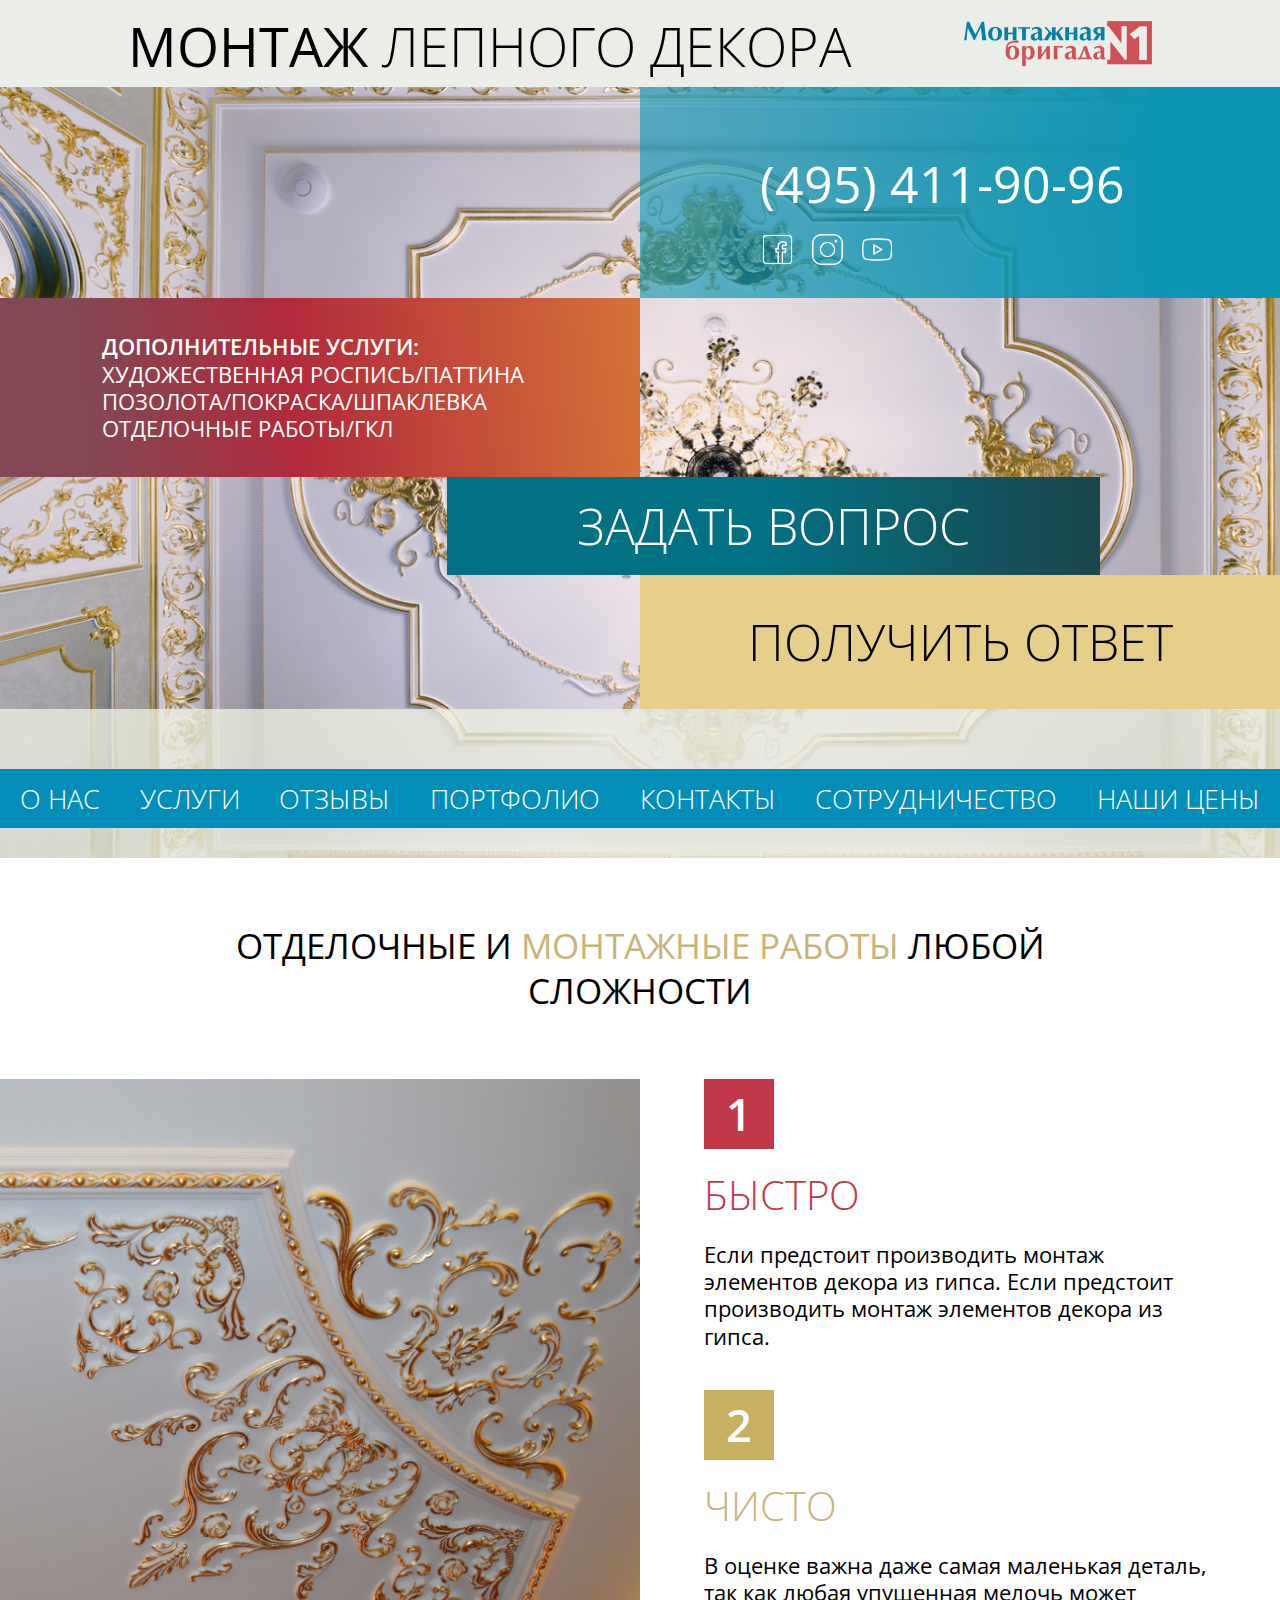
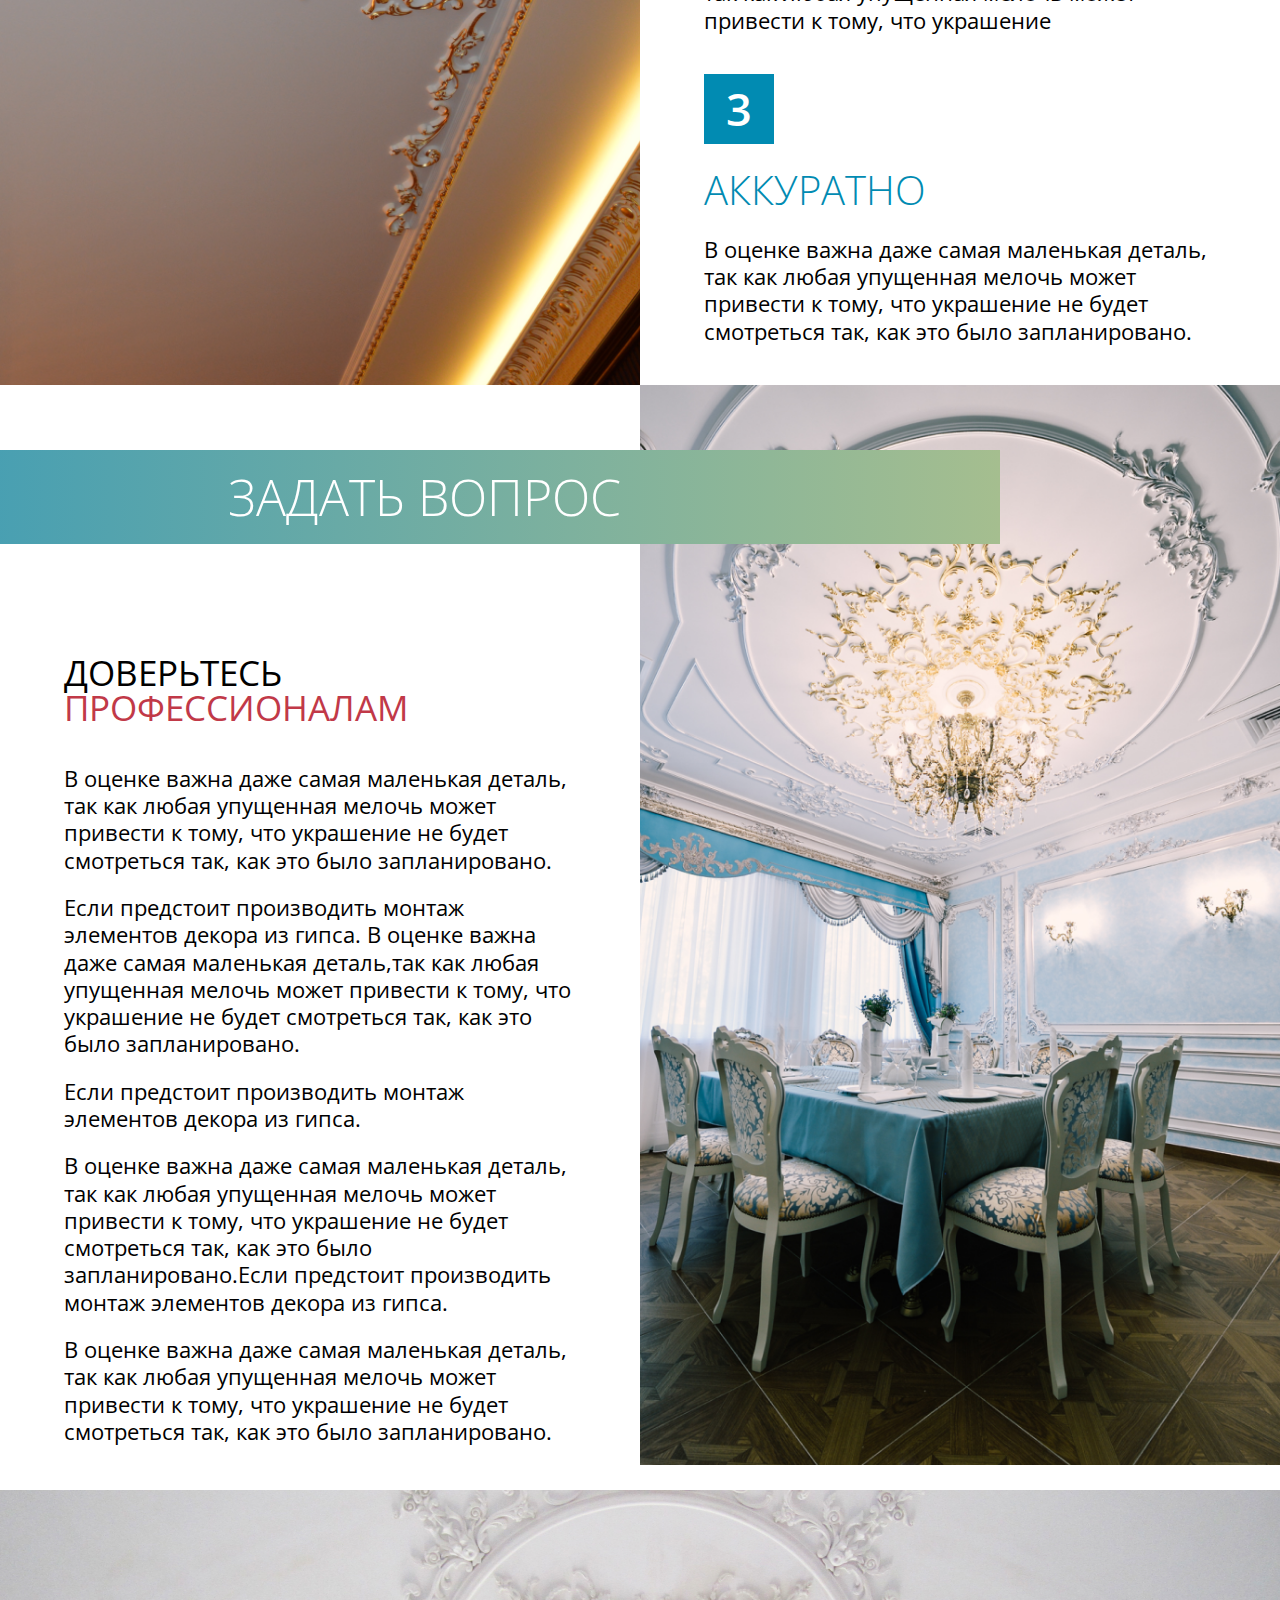
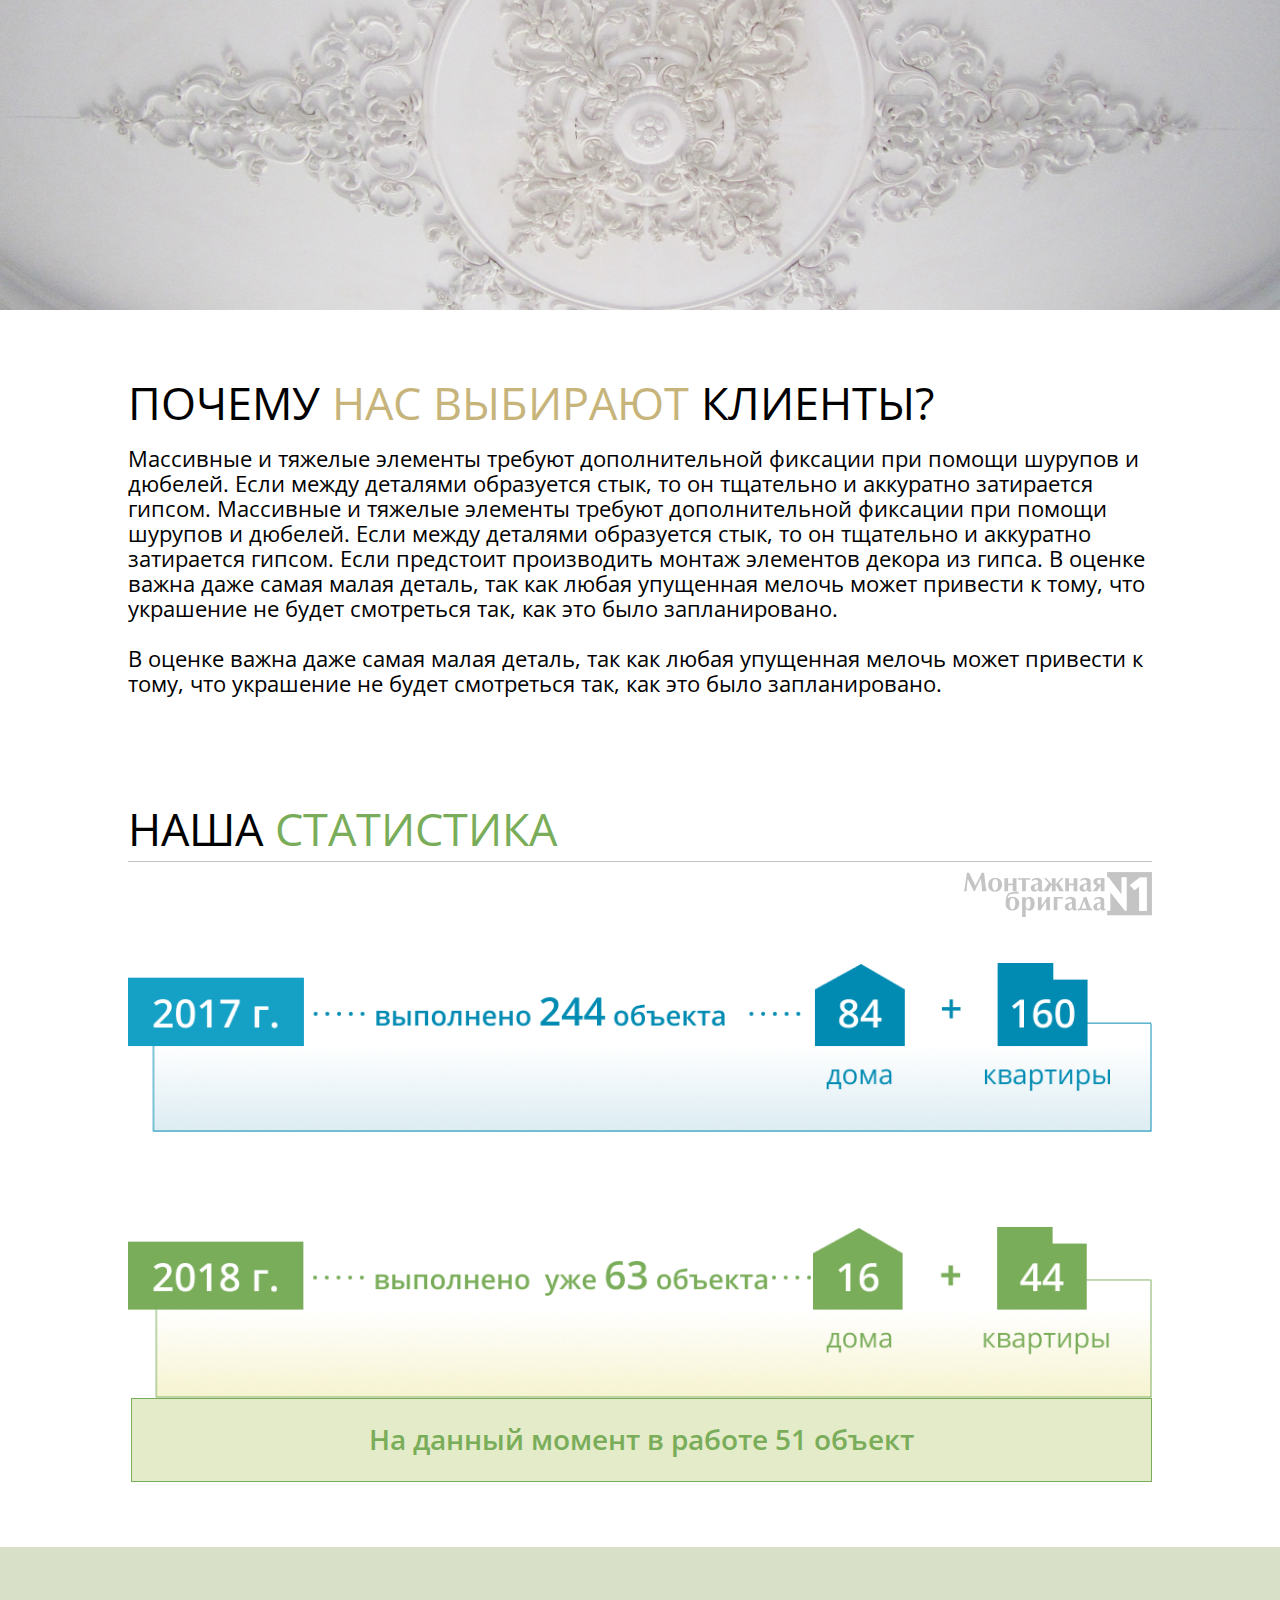
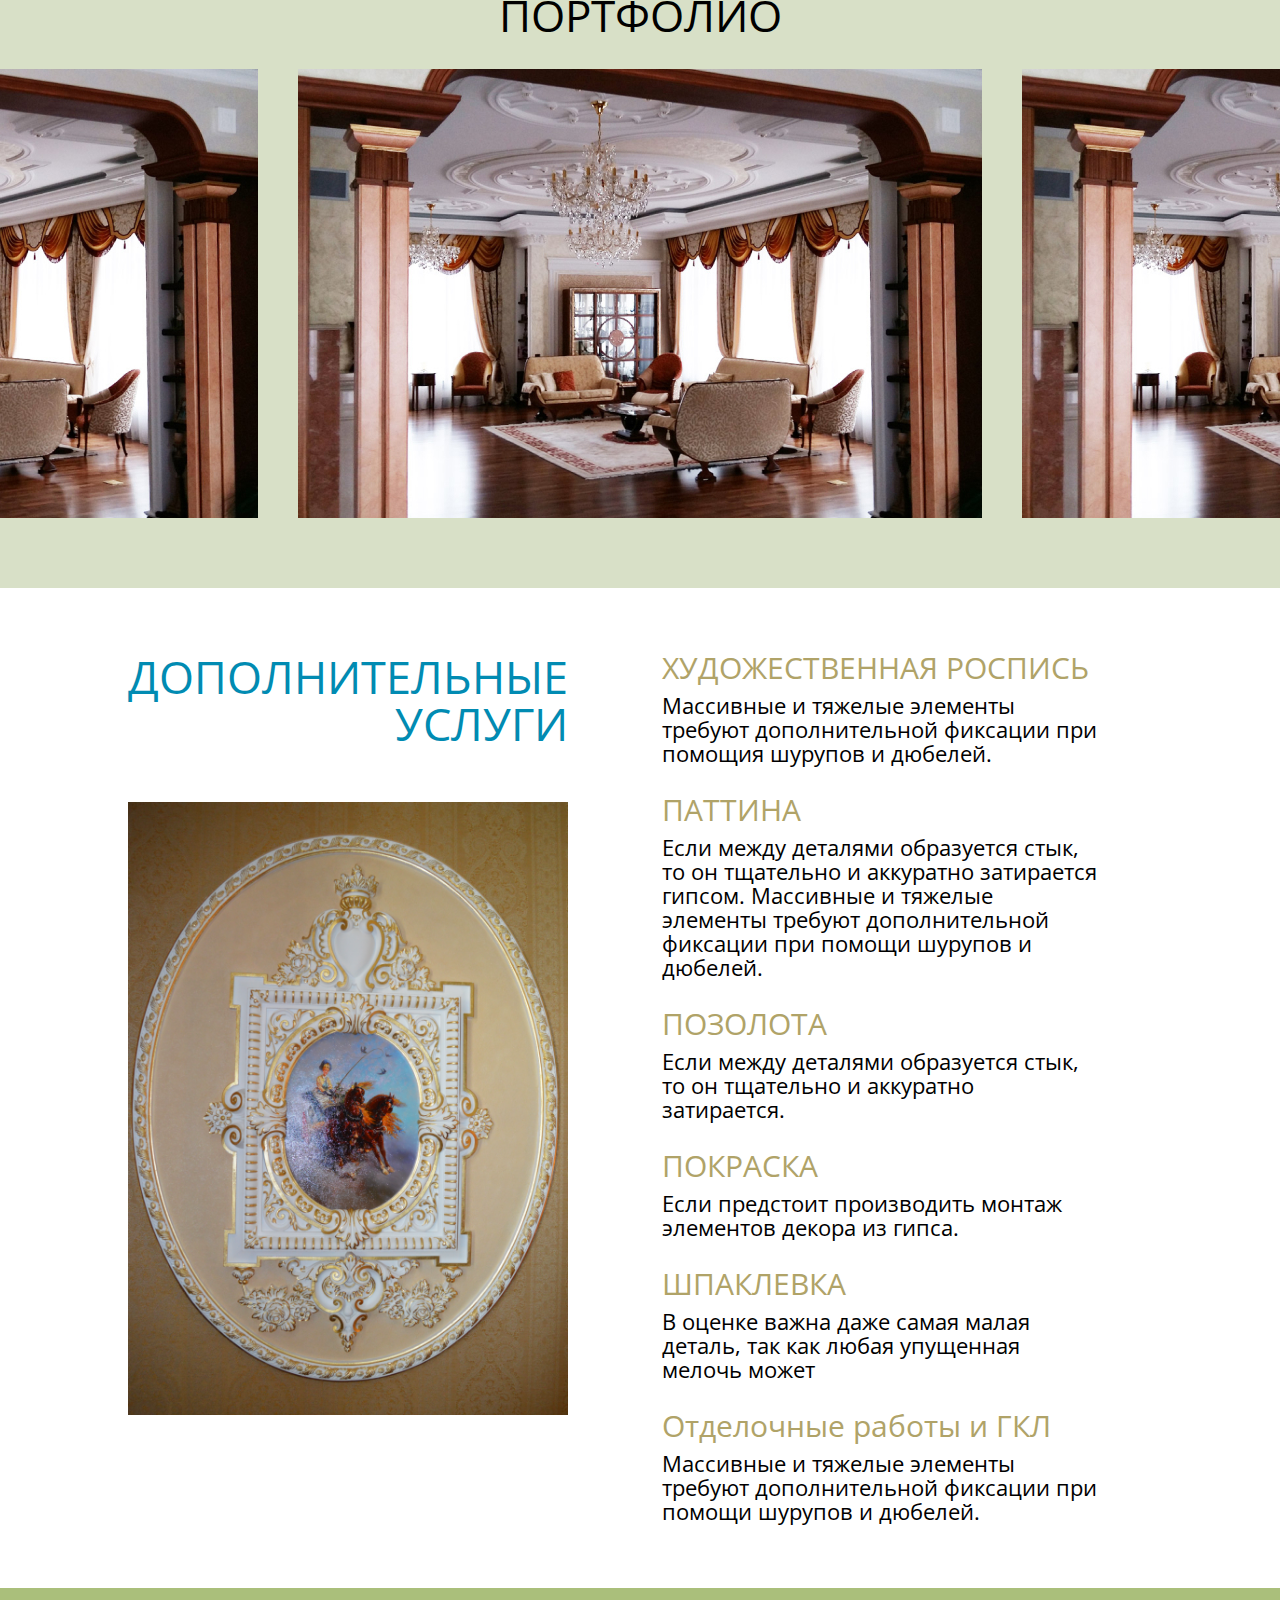
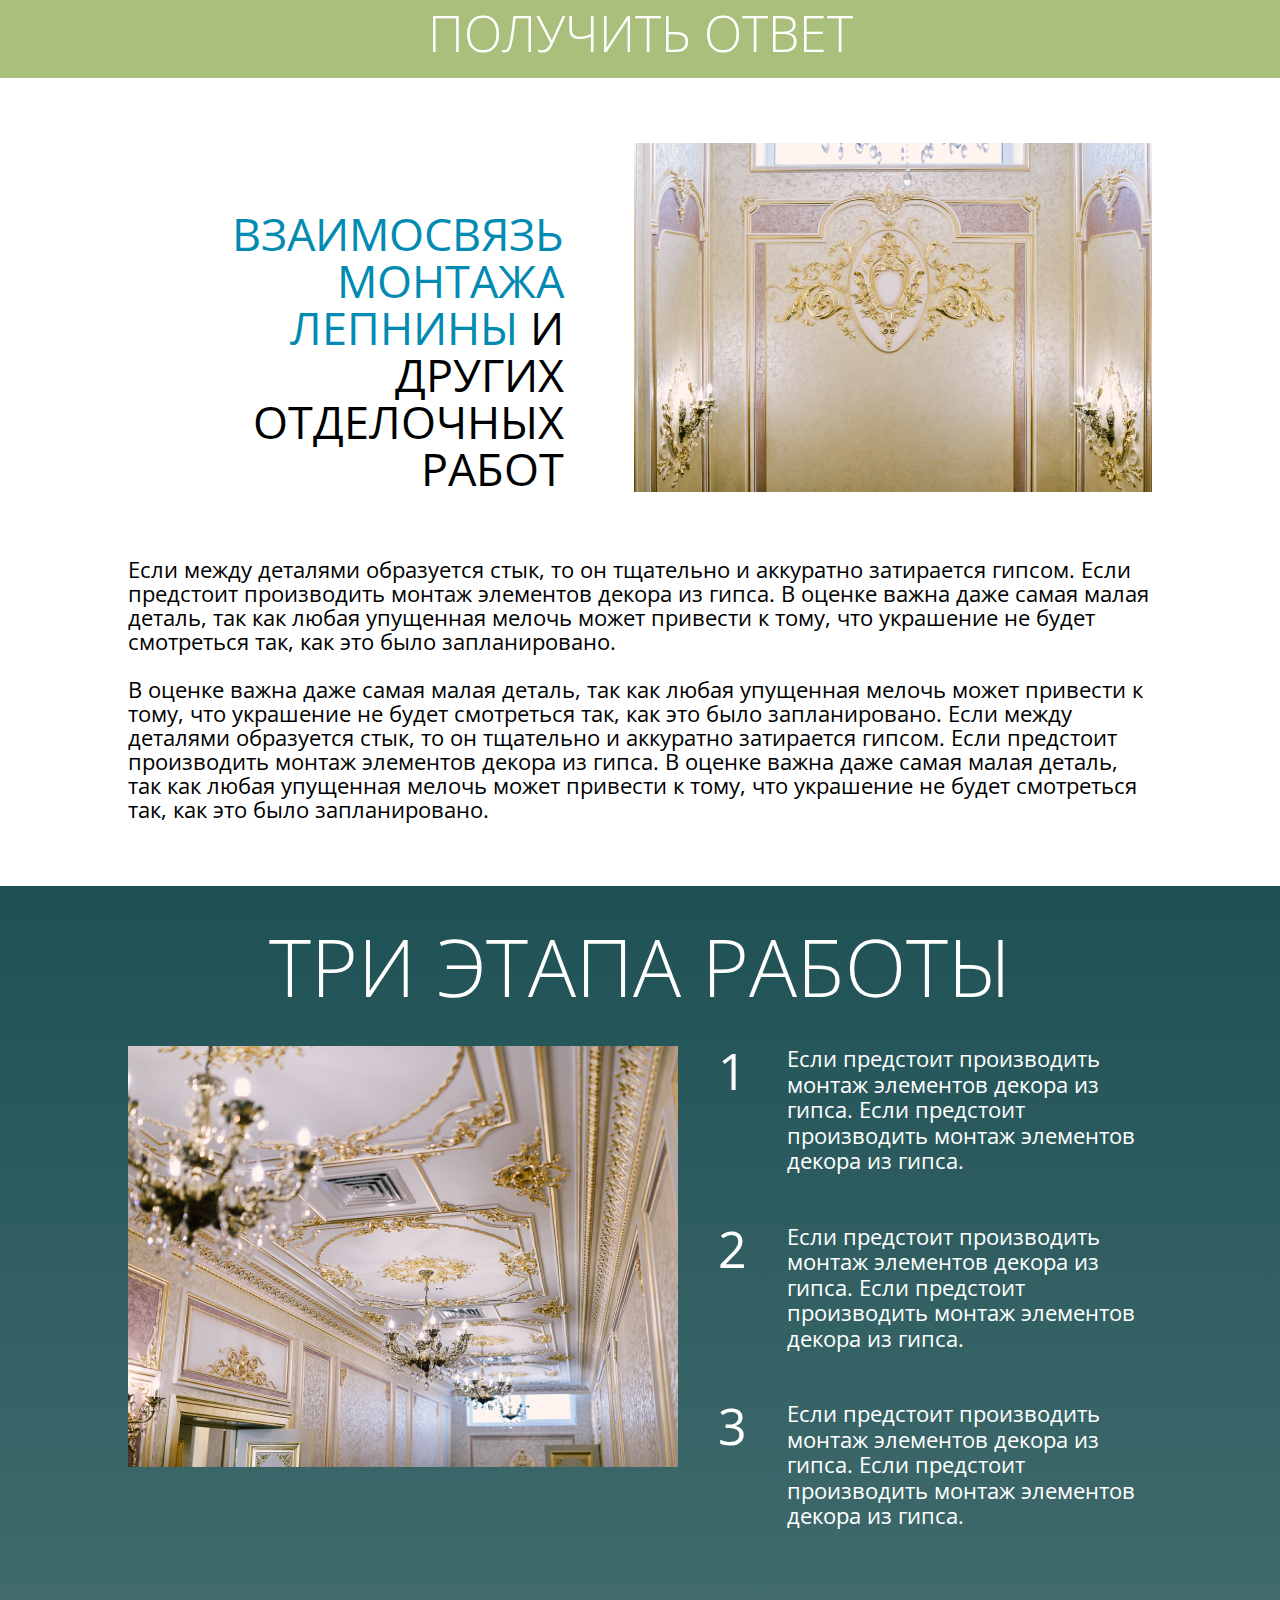
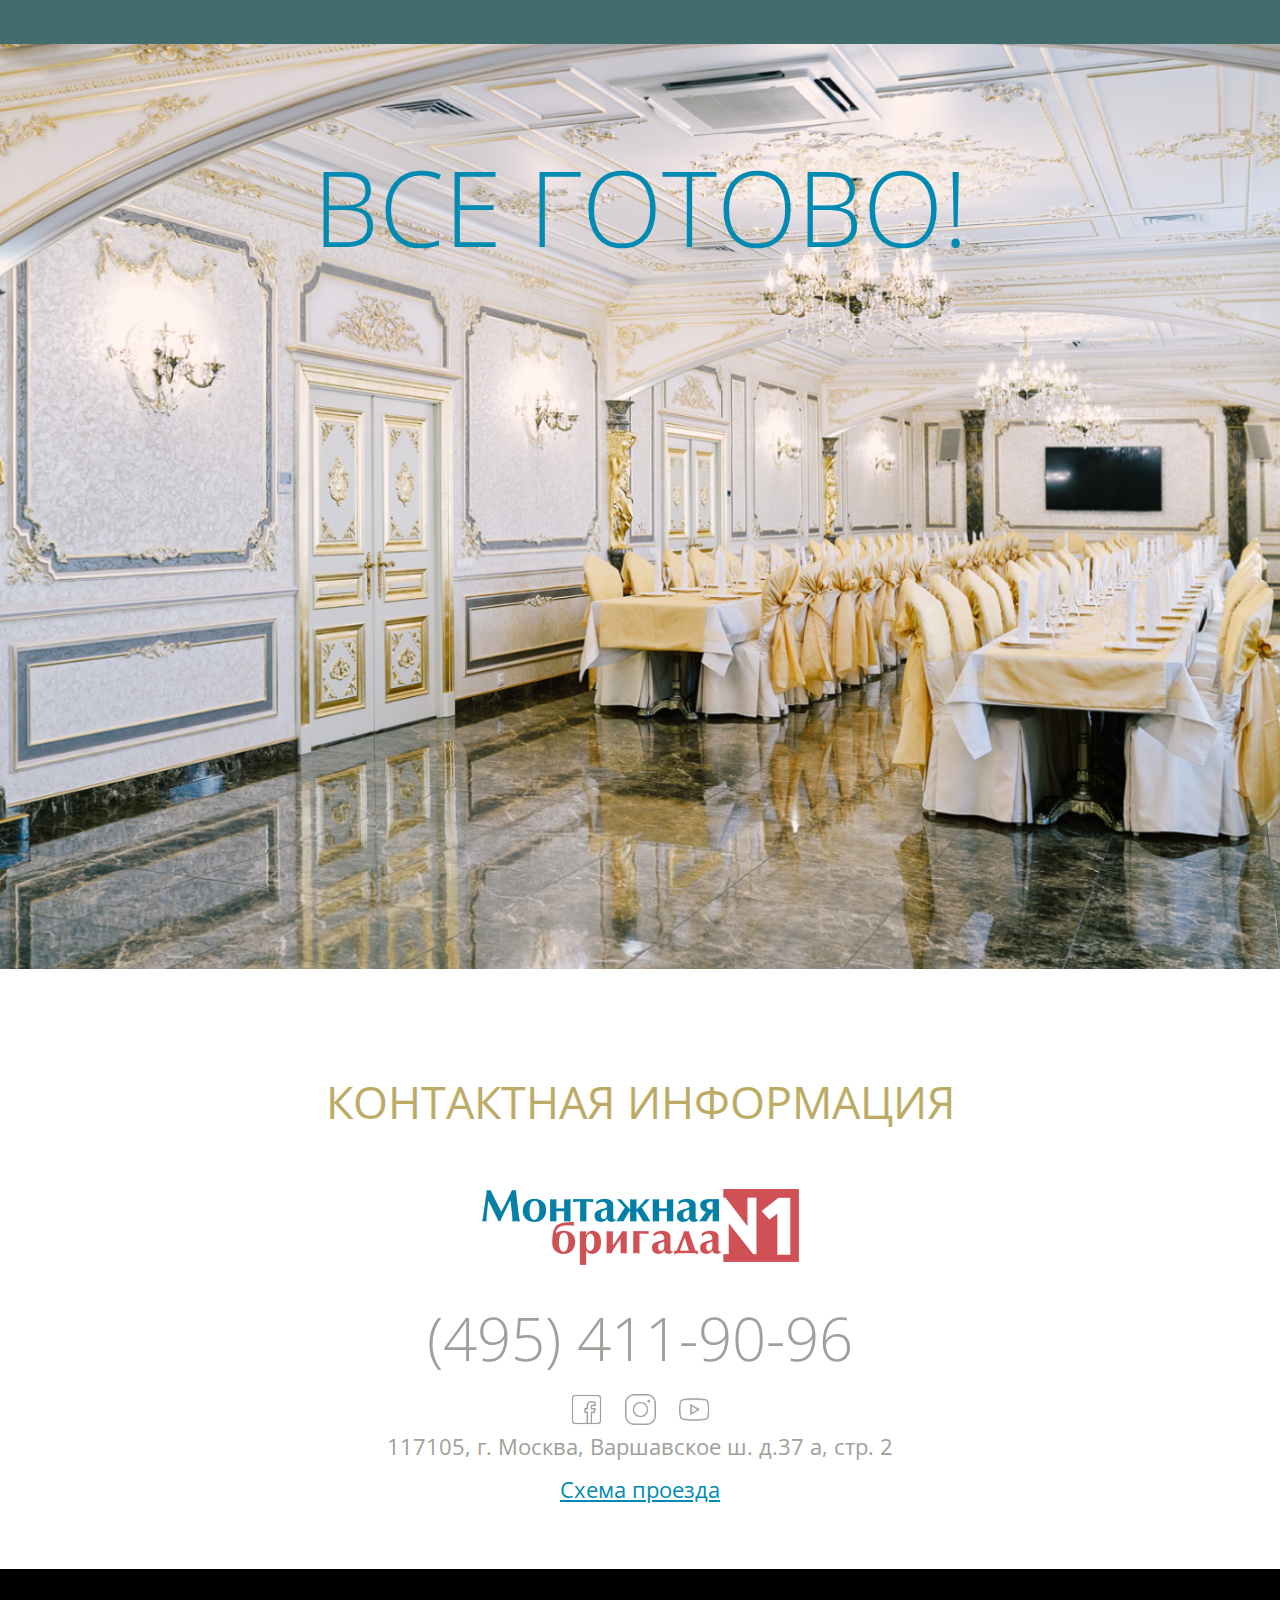
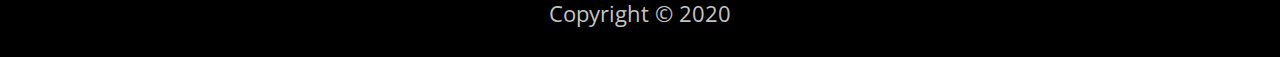
==== commit cf597e34: "Сверстал страницы 'Наши цены', 'Сотрудничество', 'О нас'" ====
--- a/src/index.html
+++ b/src/index.html
@@ -61,7 +61,7 @@
 
     <div class="header-menu header-desk">
       <nav class="header-nav">
-        <a href="" class="header-nav__a">О НАС</a>
+        <a href="about.html" class="header-nav__a">О НАС</a>
         <!-- /.header-a -->
         <a href="" class="header-nav__a">УСЛУГИ</a>
         <!-- /.header-a -->
@@ -71,9 +71,9 @@
         <!-- /.header-a -->
         <a href="" class="header-nav__a">КОНТАКТЫ</a>
         <!-- /.header-a -->
-        <a href="" class="header-nav__a">СОТРУДНИЧЕСТВО</a>
-        <!-- /.header-a -->
-        <a href="" class="header-nav__a">НАШИ ЦЕНЫ</a>
+        <a href="cooperation.html" class="header-nav__a">СОТРУДНИЧЕСТВО</a>
+        <!-- /.header-a -->
+        <a href="price.html" class="header-nav__a">НАШИ ЦЕНЫ</a>
         <!-- /.header-a -->
       </nav>
       <!-- /.header-nav -->
@@ -83,7 +83,7 @@
    <!-- /.header-hero -->
    <div class="header-menu header-mobile">
     <nav class="header-nav">
-      <a href="" class="header-nav__a">О НАС</a>
+      <a href="about.html" class="header-nav__a">О НАС</a>
       <!-- /.header-a -->
       <a href="" class="header-nav__a">УСЛУГИ</a>
       <!-- /.header-a -->
@@ -93,9 +93,9 @@
       <!-- /.header-a -->
       <a href="" class="header-nav__a">КОНТАКТЫ</a>
       <!-- /.header-a -->
-      <a href="" class="header-nav__a">СОТРУДНИЧЕСТВО</a>
-      <!-- /.header-a -->
-      <a href="" class="header-nav__a">НАШИ ЦЕНЫ</a>
+      <a href="cooperation.html" class="header-nav__a">СОТРУДНИЧЕСТВО</a>
+      <!-- /.header-a -->
+      <a href="price.html" class="header-nav__a">НАШИ ЦЕНЫ</a>
       <!-- /.header-a -->
     </nav>
     <!-- /.header-nav -->
@@ -531,11 +531,11 @@
         <a href="tel:(495) 411-90-96" class="footer-tel">(495) 411-90-96</a>
         <!-- /.footer-tel -->
         <div class="footer-social">
-          <a href="#" class="footer-a"><img src="img/footer/one.png" alt=""></a>
+          <a href="#" class="footer-a"><img src="img/footer/one.svg" alt=""></a>
           <!-- /.footer-a -->
-          <a href="#" class="footer-a"><img src="img/footer/two.png" alt=""></a>
+          <a href="#" class="footer-a"><img src="img/footer/two.svg" alt=""></a>
           <!-- /.footer-a -->
-          <a href="#" class="footer-a"><img src="img/footer/three.png" alt=""></a>
+          <a href="#" class="footer-a"><img src="img/footer/three.svg" alt=""></a>
           <!-- /.footer-a -->
         </div>
         <!-- /.footer-social -->
--- a/src/css/style.css
+++ b/src/css/style.css
@@ -360,6 +360,153 @@
   margin-bottom: 0px;
 }
 
+.menu-text {
+  margin-top: 30px;
+  display: -webkit-box;
+  display: -ms-flexbox;
+  display: flex;
+  -webkit-box-align: center;
+      -ms-flex-align: center;
+          align-items: center;
+  font-family: "Open Sans", sans-serif;
+  font-style: normal;
+  font-weight: 400;
+  font-size: 18px;
+  line-height: 25px;
+  color: #000000;
+}
+
+.menu-text__title {
+  color: #000000;
+}
+
+.menu-text__main {
+  opacity: 0.4;
+  color: #000000;
+}
+
+.price-price {
+  font-family: "Open Sans", sans-serif;
+  font-style: normal;
+  font-weight: 400;
+  font-size: 30px;
+  line-height: 100%;
+  color: #000000;
+}
+
+.price-bold {
+  font-weight: 600;
+}
+
+.price-text {
+  font-family: "Open Sans", sans-serif;
+  font-style: normal;
+  font-weight: 300;
+  font-size: 30px;
+  line-height: 100%;
+  color: #000000;
+  margin-left: 20px;
+}
+
+.price-title {
+  font-family: "Open Sans", sans-serif;
+  font-style: normal;
+  font-weight: 400;
+  font-size: 35px;
+  line-height: 130%;
+  color: #7AAD5A;
+  margin-bottom: 30px;
+  margin-top: 50px;
+}
+
+.price-table {
+  display: -webkit-box;
+  display: -ms-flexbox;
+  display: flex;
+  -webkit-box-orient: vertical;
+  -webkit-box-direction: normal;
+      -ms-flex-direction: column;
+          flex-direction: column;
+  -webkit-box-align: center;
+      -ms-flex-align: center;
+          align-items: center;
+}
+
+.price-col {
+  display: -webkit-box;
+  display: -ms-flexbox;
+  display: flex;
+  -webkit-box-pack: justify;
+      -ms-flex-pack: justify;
+          justify-content: space-between;
+  width: 100%;
+}
+
+.price-item {
+  border: 1px solid #000000;
+  width: 50%;
+  text-align: center;
+  display: -webkit-box;
+  display: -ms-flexbox;
+  display: flex;
+  -webkit-box-pack: center;
+      -ms-flex-pack: center;
+          justify-content: center;
+  -webkit-box-align: center;
+      -ms-flex-align: center;
+          align-items: center;
+  padding-top: 15px;
+  padding-bottom: 15px;
+}
+
+.price-item__bottom {
+  border-bottom: 0px;
+}
+
+.price-item__right {
+  border-right: 0px;
+}
+
+.price-item__title {
+  font-family: "Open Sans", sans-serif;
+  font-style: normal;
+  font-weight: normal;
+  font-size: 30px;
+  line-height: 100%;
+  color: #000000;
+}
+
+.cooperation-subtitle {
+  font-family: "Open Sans", sans-serif;
+  font-style: normal;
+  font-weight: 400;
+  font-size: 30px;
+  line-height: 100%;
+  color: #000000;
+  text-align: center;
+  margin-bottom: 30px;
+}
+
+.cooperation-text {
+  font-family: "Open Sans", sans-serif;
+  font-style: normal;
+  font-weight: 400;
+  font-size: 22px;
+  line-height: 24px;
+  color: #000000;
+}
+
+.cooperation-title {
+  margin-top: 50px;
+  margin-bottom: 50px;
+  font-family: "Open Sans", sans-serif;
+  font-style: normal;
+  font-weight: 400;
+  font-size: 35px;
+  line-height: 130%;
+  color: #CAB063;
+}
+
 .container {
   max-width: 1053px;
   margin: auto;
@@ -371,9 +518,88 @@
   width: 80%;
 }
 
+.container-menu {
+  margin: auto;
+  width: 90%;
+}
+
 @media (max-width: 1030px) {
+  .price-title {
+    font-size: 30px;
+  }
+  .price-img {
+    width: 250px;
+  }
+  .price-item {
+    -webkit-box-orient: vertical;
+    -webkit-box-direction: reverse;
+        -ms-flex-direction: column-reverse;
+            flex-direction: column-reverse;
+  }
+  .price-item__title {
+    font-size: 25px;
+  }
+  .price-price {
+    font-size: 25px;
+  }
+  .price-text {
+    font-size: 25px;
+    margin-left: 0px;
+    margin-bottom: 15px;
+  }
+  .cooperation-title {
+    font-size: 30px;
+  }
+  .cooperation-subtitle {
+    font-size: 25px;
+    margin-bottom: 20px;
+  }
+  .cooperation-text {
+    font-size: 18px;
+  }
+  .menu-text {
+    display: none;
+  }
   .container {
     width: 90%;
+  }
+}
+
+@media (max-width: 640px) {
+  .price-title {
+    font-size: 25px;
+    margin-bottom: 12px;
+    margin-top: 30px;
+  }
+  .price-img {
+    width: 150px;
+  }
+  .price-item__title {
+    font-size: 16px;
+  }
+  .price-price {
+    font-size: 16px;
+  }
+  .price-text {
+    font-size: 16px;
+    margin-bottom: 10px;
+  }
+  .cooperation-title {
+    margin-top: 30px;
+    margin-bottom: 30px;
+    font-size: 25px;
+  }
+  .cooperation-text {
+    font-size: 18px;
+  }
+  .cooperation-subtitle {
+    font-size: 25px;
+  }
+}
+
+@media (max-width: 340px) {
+  .price-img {
+    width: 130px;
   }
 }
 
@@ -821,6 +1047,12 @@
   width: 100%;
 }
 
+.header-menu__all {
+  padding-top: 0px;
+  padding-bottom: 0px;
+  background: none;
+}
+
 .header-nav {
   display: -webkit-box;
   display: -ms-flexbox;
@@ -843,6 +1075,11 @@
   color: #FFFFFF;
 }
 
+.header-nav__a-active {
+  padding-bottom: 5px;
+  border-bottom: 2px solid #FFFFFF;
+}
+
 @media (max-width: 1200px) {
   .header-top__title {
     font-size: 35px;
@@ -860,9 +1097,6 @@
   .header-desk {
     display: none;
   }
-  .header-mobile {
-    display: inline-block;
-  }
   .header-two__text {
     font-size: 18px;
     margin-left: 20px;
@@ -888,6 +1122,12 @@
   .header-menu {
     padding-top: 50px;
     padding-bottom: 0px;
+  }
+  .header-mobile {
+    display: inline-block;
+  }
+  .header-mobile__all {
+    padding-top: 0px;
   }
   .header-nav {
     -webkit-box-align: center;
@@ -897,13 +1137,44 @@
     -webkit-box-direction: normal;
         -ms-flex-direction: column;
             flex-direction: column;
-    padding-top: 30px;
+    padding-top: 0px;
     padding-bottom: 30px;
+    position: relative;
+  }
+  .header-nav__cursor {
+    position: absolute;
+    right: 40px;
+    top: 45px;
+    cursor: pointer;
+  }
+  .header-nav__cursor-active {
+    -webkit-transform: rotate(180deg);
+            transform: rotate(180deg);
+  }
+  .header-nav__all {
+    padding-top: 0px;
+    padding-bottom: 0px;
   }
   .header-nav__a {
     margin-top: 30px;
-  }
-  .header-nav__a:first-child {
+    font-size: 30px;
+  }
+  .header-nav__part {
+    padding-bottom: 30px;
+    display: none;
+    cursor: pointer;
+    width: 100%;
+    text-align: center;
+  }
+  .header-nav__part-actives {
+    display: inline-block;
+  }
+  .header-nav__part-active {
+    display: inline-block;
+    cursor: pointer;
+    padding-top: 30px;
+  }
+  .header-nav__part:first-child {
     margin-top: 0px;
   }
 }
@@ -919,11 +1190,26 @@
 
 @media (max-width: 640px) {
   .header-nav {
+    padding-top: 0px;
+    padding-bottom: 15px;
+  }
+  .header-nav__all {
     padding-top: 15px;
+    padding-bottom: 0px;
+  }
+  .header-nav__cursor {
+    top: 30px;
+    right: 16px;
+  }
+  .header-nav__part-active {
+    padding-top: 0px;
     padding-bottom: 15px;
   }
+  .header-nav__part-actives {
+    padding-bottom: 15px;
+  }
   .header-nav__a {
-    margin-top: 25px;
+    margin-top: 15px;
   }
   .header-top {
     padding-top: 50px;
@@ -995,12 +1281,24 @@
 
 @media (max-width: 450px) {
   .header-nav {
-    padding-top: 15px;
+    padding-top: 0px;
     padding-bottom: 15px;
     -webkit-box-align: start;
         -ms-flex-align: start;
             align-items: flex-start;
     padding-left: 15px;
+  }
+  .header-nav__cursor {
+    top: 25px;
+  }
+  .header-nav__all {
+    padding-top: 11px;
+  }
+  .header-nav__part {
+    text-align: left;
+  }
+  .header-nav__all {
+    padding-bottom: 0px;
   }
   .header-nav__a {
     margin-top: 15px;
@@ -1533,6 +1831,12 @@
   }
 }
 
+@media (max-width: 350px) {
+  .result-title {
+    line-height: 100%;
+  }
+}
+
 /*Стили для блока portfolio*/
 .section-portfolio {
   background: #D8E0C7;
@@ -1945,9 +2249,9 @@
   display: -webkit-box;
   display: -ms-flexbox;
   display: flex;
-  -webkit-box-align: center;
-      -ms-flex-align: center;
-          align-items: center;
+  -webkit-box-align: start;
+      -ms-flex-align: start;
+          align-items: flex-start;
   margin-bottom: 50px;
 }
 
@@ -2044,6 +2348,39 @@
   padding-top: 110px;
 }
 
+.footer-all {
+  padding-top: 150px;
+}
+
+.footer-price {
+  padding-top: 90px;
+}
+
+.footer-cooperation {
+  padding-top: 60px;
+}
+
+.footer-button {
+  font-family: "Open Sans", sans-serif;
+  font-style: normal;
+  font-weight: 300;
+  font-size: 50px;
+  line-height: 100%;
+  color: #FFFFFF;
+  padding-top: 25px;
+  padding-bottom: 25px;
+  text-align: center;
+  width: 90%;
+  margin: auto;
+  background: #CAB063;
+  margin-bottom: 60px;
+  cursor: pointer;
+}
+
+.footer-button__price {
+  background: #7AAD5A;
+}
+
 .footer-block {
   display: -webkit-box;
   display: -ms-flexbox;
@@ -2171,9 +2508,24 @@
   }
 }
 
+@media (max-width: 1030px) {
+  .footer-button {
+    font-size: 30px;
+    width: 100%;
+    padding-top: 30px;
+    padding-bottom: 30px;
+  }
+}
+
 @media (max-width: 640px) {
   .footer {
     padding-top: 50px;
+  }
+  .footer-price {
+    padding-top: 90px;
+  }
+  .footer-about {
+    padding-top: 0px;
   }
   .footer-title {
     text-align: center;
@@ -2191,5 +2543,350 @@
   .footer-social {
     margin-bottom: 15px;
   }
+  .footer-button__cooperation {
+    margin-bottom: 30px;
+  }
+}
+
+/*Стили для блока about*/
+.section-about {
+  padding-top: 50px;
+}
+
+.about {
+  margin-top: 65px;
+  display: -webkit-box;
+  display: -ms-flexbox;
+  display: flex;
+  -webkit-box-pack: end;
+      -ms-flex-pack: end;
+          justify-content: flex-end;
+  position: relative;
+}
+
+.about-image {
+  display: none;
+}
+
+.about::before {
+  background-image: url(../img/about/about.png);
+  background-repeat: no-repeat;
+  background-position: center left;
+  background-size: cover;
+  content: '';
+  position: absolute;
+  width: 50%;
+  height: 100%;
+  top: 0;
+  left: 0;
+}
+
+.about::before__mobile {
+  display: none;
+}
+
+.about::before__bold {
+  color: #C7B47B;
+}
+
+.about-block {
+  width: 50%;
+  display: -webkit-box;
+  display: -ms-flexbox;
+  display: flex;
+  -webkit-box-orient: vertical;
+  -webkit-box-direction: normal;
+      -ms-flex-direction: column;
+          flex-direction: column;
+  -webkit-box-align: start;
+      -ms-flex-align: start;
+          align-items: flex-start;
+}
+
+.about-item__color {
+  font-family: "Open Sans", sans-serif;
+  font-style: normal;
+  font-weight: 300;
+  font-size: 40px;
+  line-height: 130%;
+  margin-bottom: 20px;
+}
+
+.about-item__color-red {
+  color: #C13948;
+}
+
+.about-item__color-yellow {
+  color: #C7B47B;
+}
+
+.about-item__color-blue {
+  color: #018BB2;
+}
+
+.about-item__number {
+  font-family: "Open Sans", sans-serif;
+  font-style: normal;
+  font-weight: 600;
+  font-size: 45px;
+  line-height: 130%;
+  color: #FFFFFF;
+  width: 70px;
+  height: 70px;
+  display: -webkit-box;
+  display: -ms-flexbox;
+  display: flex;
+  -webkit-box-align: center;
+      -ms-flex-align: center;
+          align-items: center;
+  -webkit-box-pack: center;
+      -ms-flex-pack: center;
+          justify-content: center;
+  margin-bottom: 20px;
+}
+
+.about-item__number-red {
+  background: #C13948;
+}
+
+.about-item__number-yellow {
+  background: #CAB063;
+}
+
+.about-item__number-blue {
+  background: #018BB2;
+}
+
+.about-item__text {
+  font-family: "Open Sans", sans-serif;
+  font-style: normal;
+  font-weight: 400;
+  font-size: 22px;
+  line-height: 124%;
+  color: #000000;
+  max-width: 518px;
+  margin-bottom: 40px;
+}
+
+.about-title1 {
+  font-family: "Open Sans", sans-serif;
+  font-style: normal;
+  font-weight: 300;
+  font-size: 50px;
+  line-height: 100%;
+  color: #FFFFFF;
+  position: absolute;
+  background: -webkit-gradient(linear, left top, right top, from(#3B9BB7), to(#A5BE8F));
+  background: linear-gradient(90deg, #3B9BB7 0%, #A5BE8F 100%);
+  padding-top: 22px;
+  padding-bottom: 22px;
+  top: 65px;
+  right: 280px;
+  width: 90%;
+  text-align: center;
+  z-index: 2;
+}
+
+.about-one {
+  display: -webkit-box;
+  display: -ms-flexbox;
+  display: flex;
+  -webkit-box-pack: start;
+      -ms-flex-pack: start;
+          justify-content: flex-start;
+  position: relative;
+  margin-bottom: 25px;
+}
+
+.about-one__text {
+  font-family: "Open Sans", sans-serif;
+  font-style: normal;
+  font-weight: 400;
+  font-size: 22px;
+  line-height: 124%;
+  color: #000000;
+  margin-bottom: 5px;
+  max-width: 518px;
+}
+
+.about-one__title {
+  font-family: "Open Sans", sans-serif;
+  font-style: normal;
+  font-weight: 400;
+  font-size: 35px;
+  line-height: 130%;
+  color: #CAB063;
+  margin-bottom: 30px;
+}
+
+.about-one__title-bold {
+  color: #C13948;
+}
+
+.about-one::after {
+  background-image: url(../img/about/about.png);
+  background-repeat: no-repeat;
+  background-position: center right;
+  background-size: cover;
+  content: '';
+  position: absolute;
+  width: 50%;
+  height: 700px;
+  right: 0;
+  top: 0;
+}
+
+@media (max-width: 1100px) {
+  .section-about {
+    padding-top: 50px;
+  }
+  .about {
+    margin-top: 30px;
+  }
+  .about-item__number {
+    margin-bottom: 0px;
+    width: 50px;
+    height: 50px;
+    font-size: 35px;
+  }
+  .about-item__color {
+    margin-bottom: 0px;
+    margin-left: 20px;
+    font-size: 30px;
+  }
+  .about-item__part {
+    display: -webkit-box;
+    display: -ms-flexbox;
+    display: flex;
+    -webkit-box-align: center;
+        -ms-flex-align: center;
+            align-items: center;
+    margin-bottom: 20px;
+  }
+  .about-item__text {
+    font-size: 18px;
+    margin-bottom: 30px;
+  }
+  .about-title {
+    text-align: left;
+    font-size: 30px;
+  }
+  .about-title1 {
+    font-size: 30px;
+    padding-top: 30px;
+    padding-bottom: 30px;
+    right: 130px;
+    top: 30px;
+  }
+  .about-one {
+    margin-bottom: 0px;
+  }
+  .about-one:after {
+    height: 100%;
+  }
+  .about-one__title {
+    font-size: 30px;
+  }
+  .about-one__text {
+    font-size: 18px;
+  }
+}
+
+@media (max-width: 1000px) {
+  .about-roof__desk {
+    display: none;
+  }
+  .about-roof__ipad {
+    display: inline-block;
+  }
+}
+
+@media (max-width: 640px) {
+  .section-about {
+    padding-top: 0px;
+  }
+  .about {
+    background-image: url(../img/stage/top-mobile.png);
+    background-repeat: no-repeat;
+    background-size: cover;
+    margin-top: 0px;
+    padding-top: 30px;
+  }
+  .about-image {
+    display: -webkit-box;
+    display: -ms-flexbox;
+    display: flex;
+  }
+  .about-roof__img {
+    height: 350px;
+  }
+  .about::before {
+    background-image: none;
+    display: none;
+  }
+  .about-one {
+    background-image: none;
+    background-repeat: no-repeat;
+    background-size: cover;
+    margin-bottom: 0px;
+    display: -webkit-box;
+    display: -ms-flexbox;
+    display: flex;
+    -webkit-box-orient: vertical;
+    -webkit-box-direction: normal;
+        -ms-flex-direction: column;
+            flex-direction: column;
+  }
+  .about-one__title {
+    margin-top: 30px;
+    margin-bottom: 20px;
+    font-size: 25px;
+  }
+  .about-one::after {
+    background-image: none;
+    display: none;
+  }
+  .about-one__text {
+    margin-bottom: 15px;
+  }
+  .about-one__text:last-child {
+    margin-bottom: 30px;
+  }
+  .about-block {
+    width: 100%;
+  }
+  .about-item__part {
+    margin-bottom: 15px;
+  }
+  .about-item__number {
+    font-weight: 500;
+  }
+  .about-title {
+    font-size: 25px;
+    margin-bottom: 30px;
+  }
+  .about-title1 {
+    width: 100%;
+    right: 0;
+    top: 0;
+    position: relative;
+    padding-top: 35px;
+    padding-bottom: 35px;
+  }
+  .about-title__desk {
+    display: none;
+  }
+  .about-title__mobile {
+    display: inline-block;
+  }
+}
+
+@media (max-width: 460px) {
+  .about-roof__ipad {
+    display: none;
+  }
+  .about-roof__mobile {
+    display: inline-block;
+  }
 }
 /*# sourceMappingURL=style.css.map */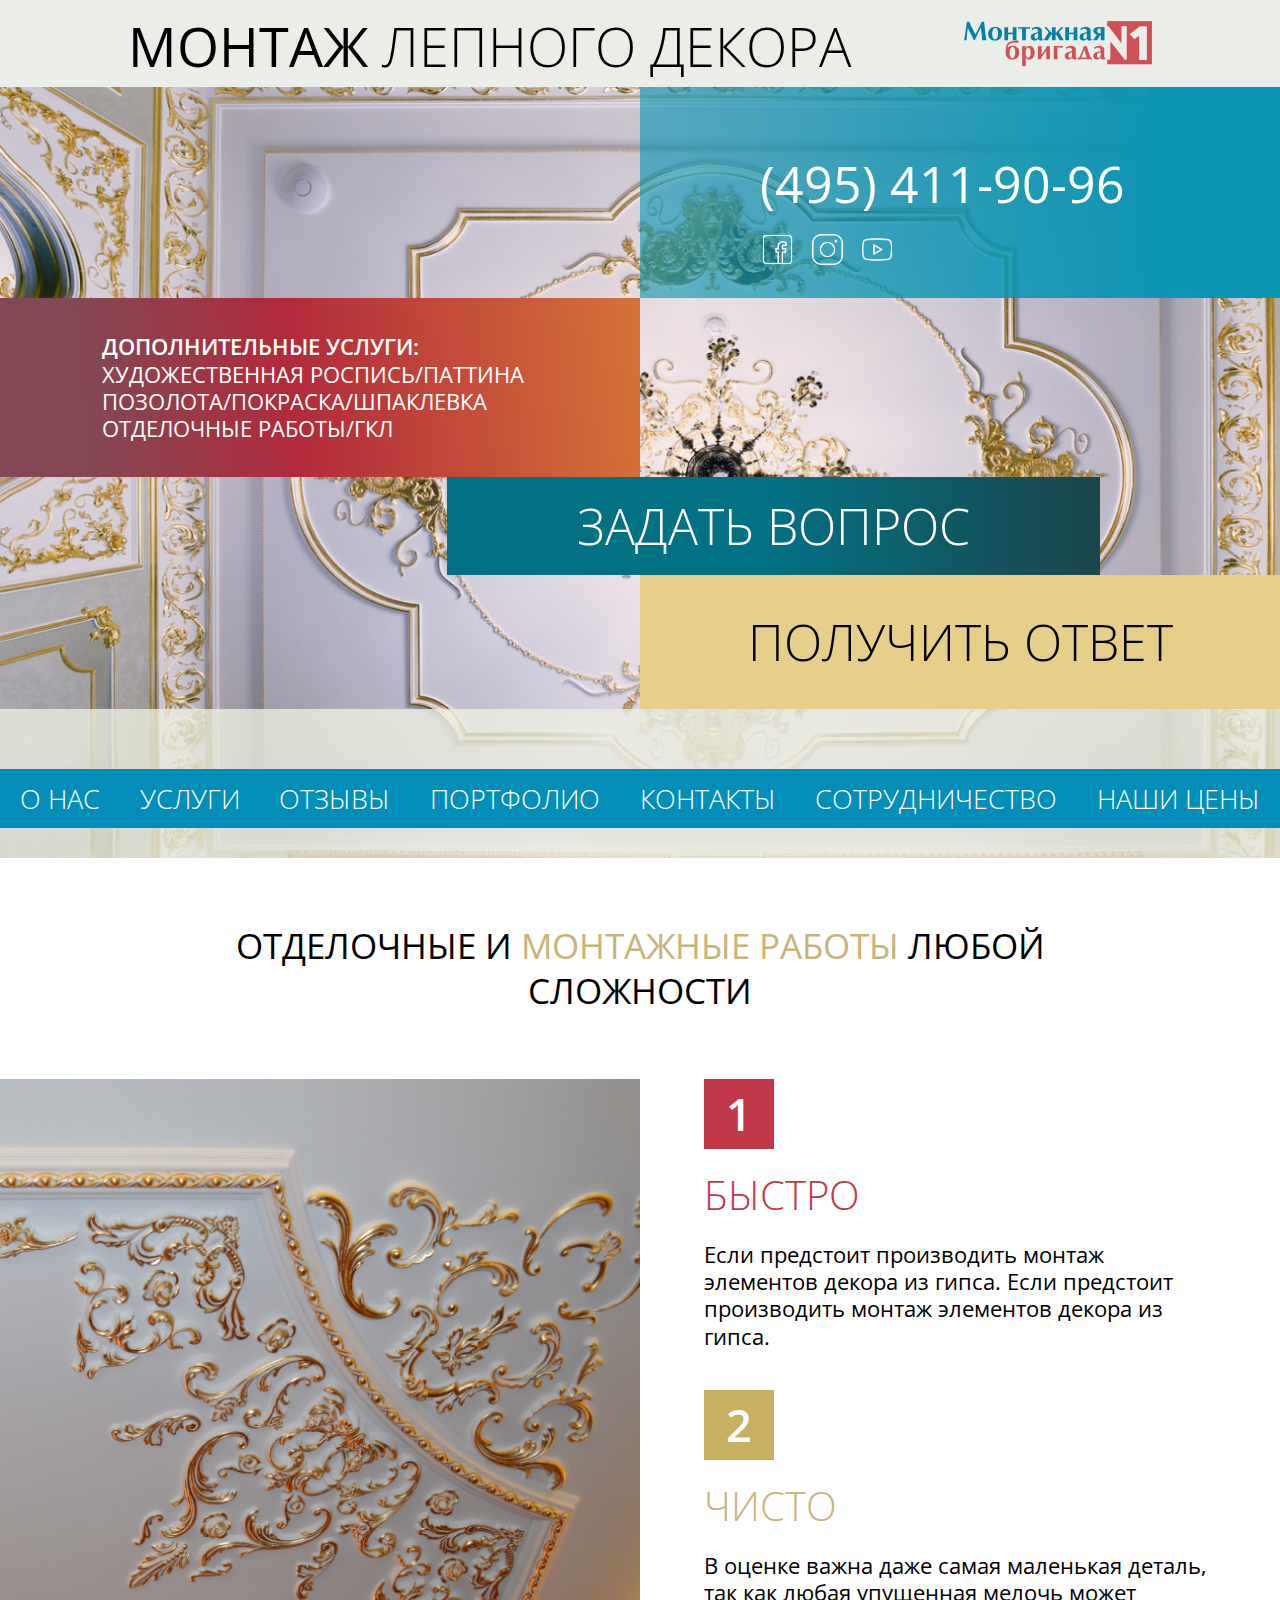
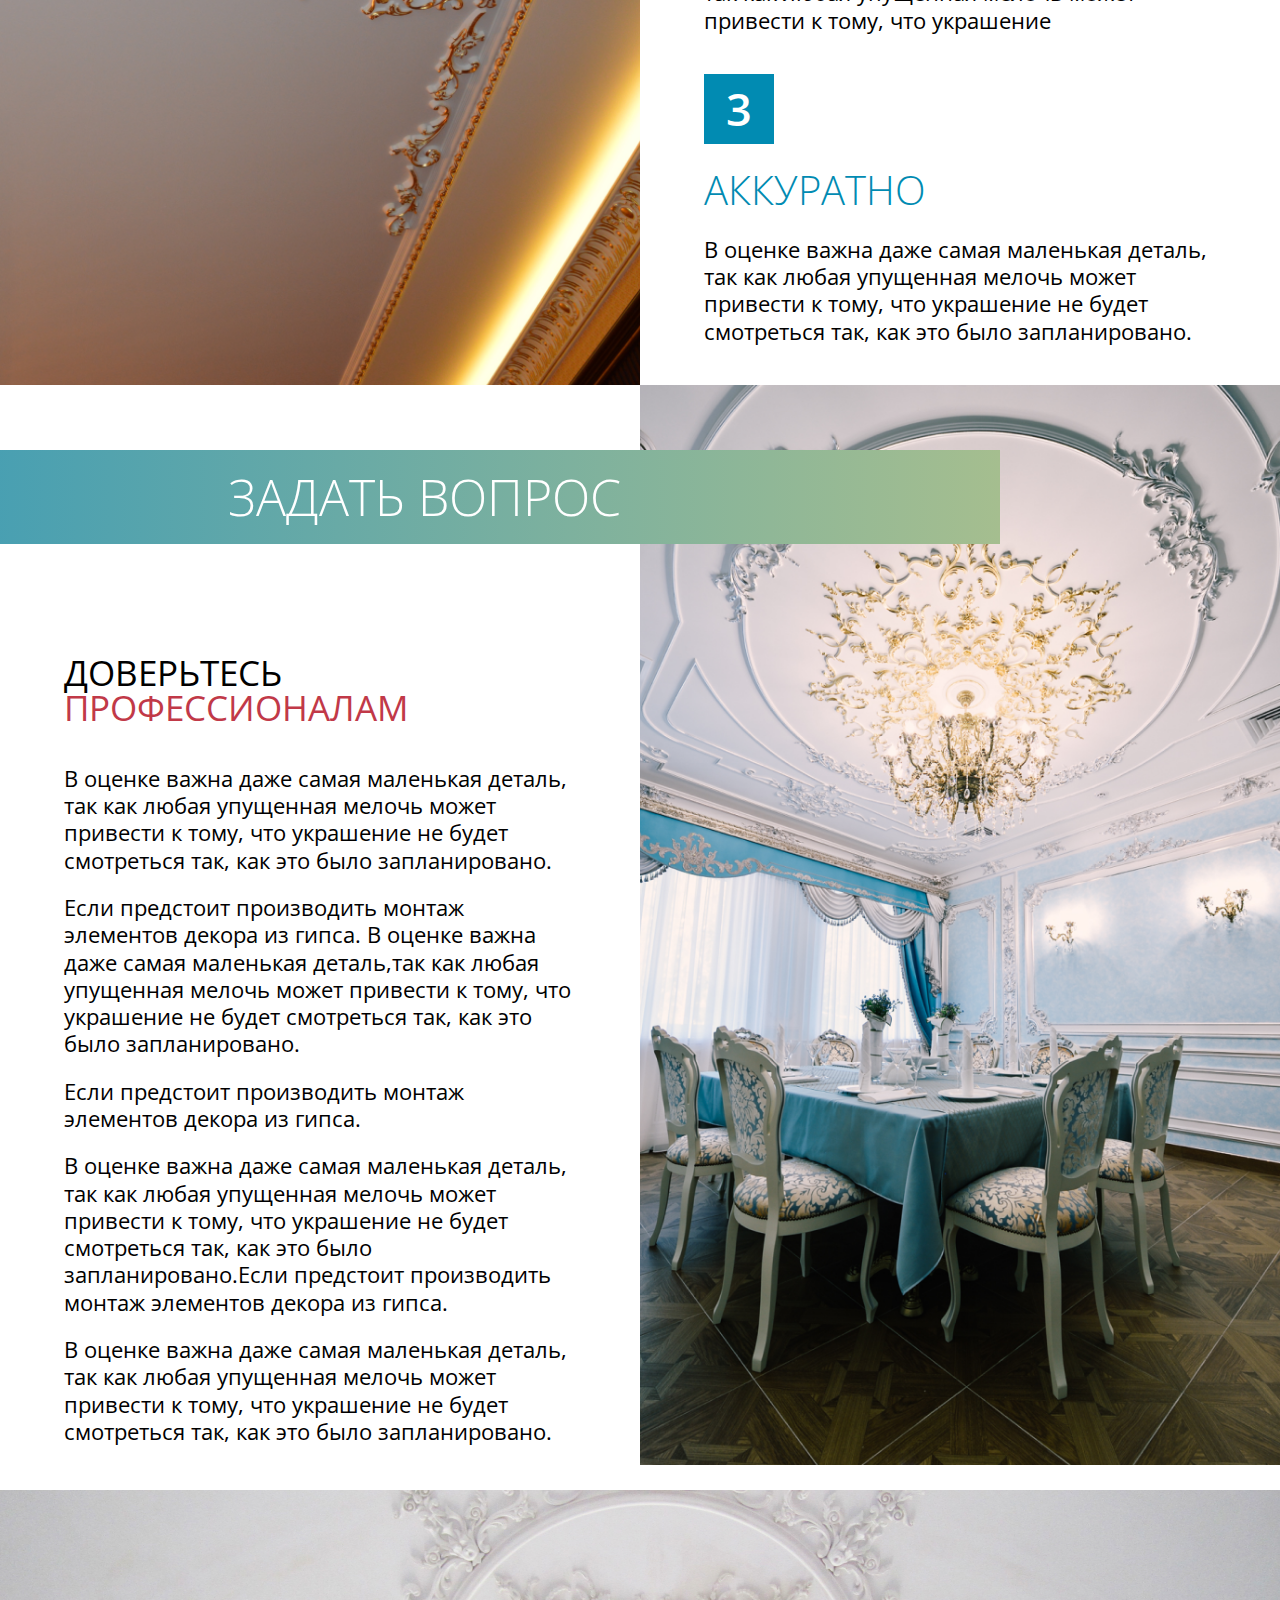
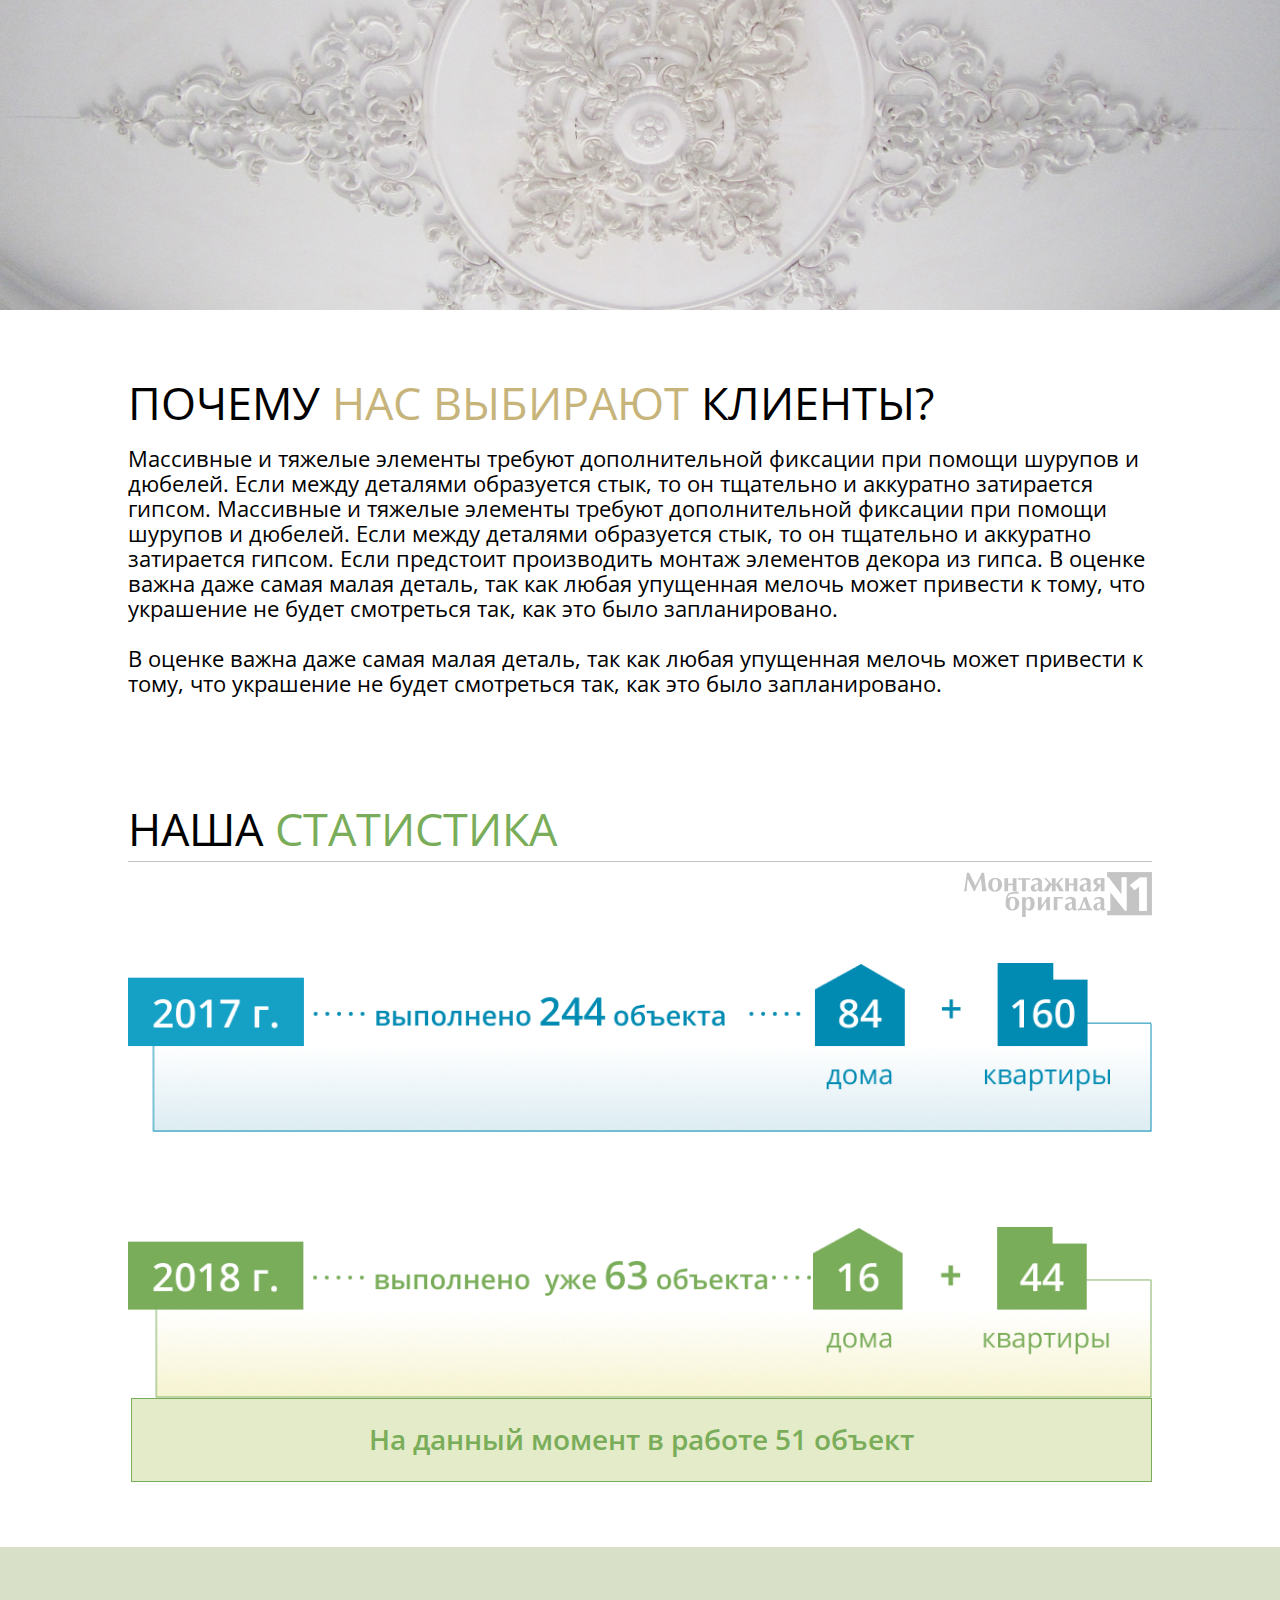
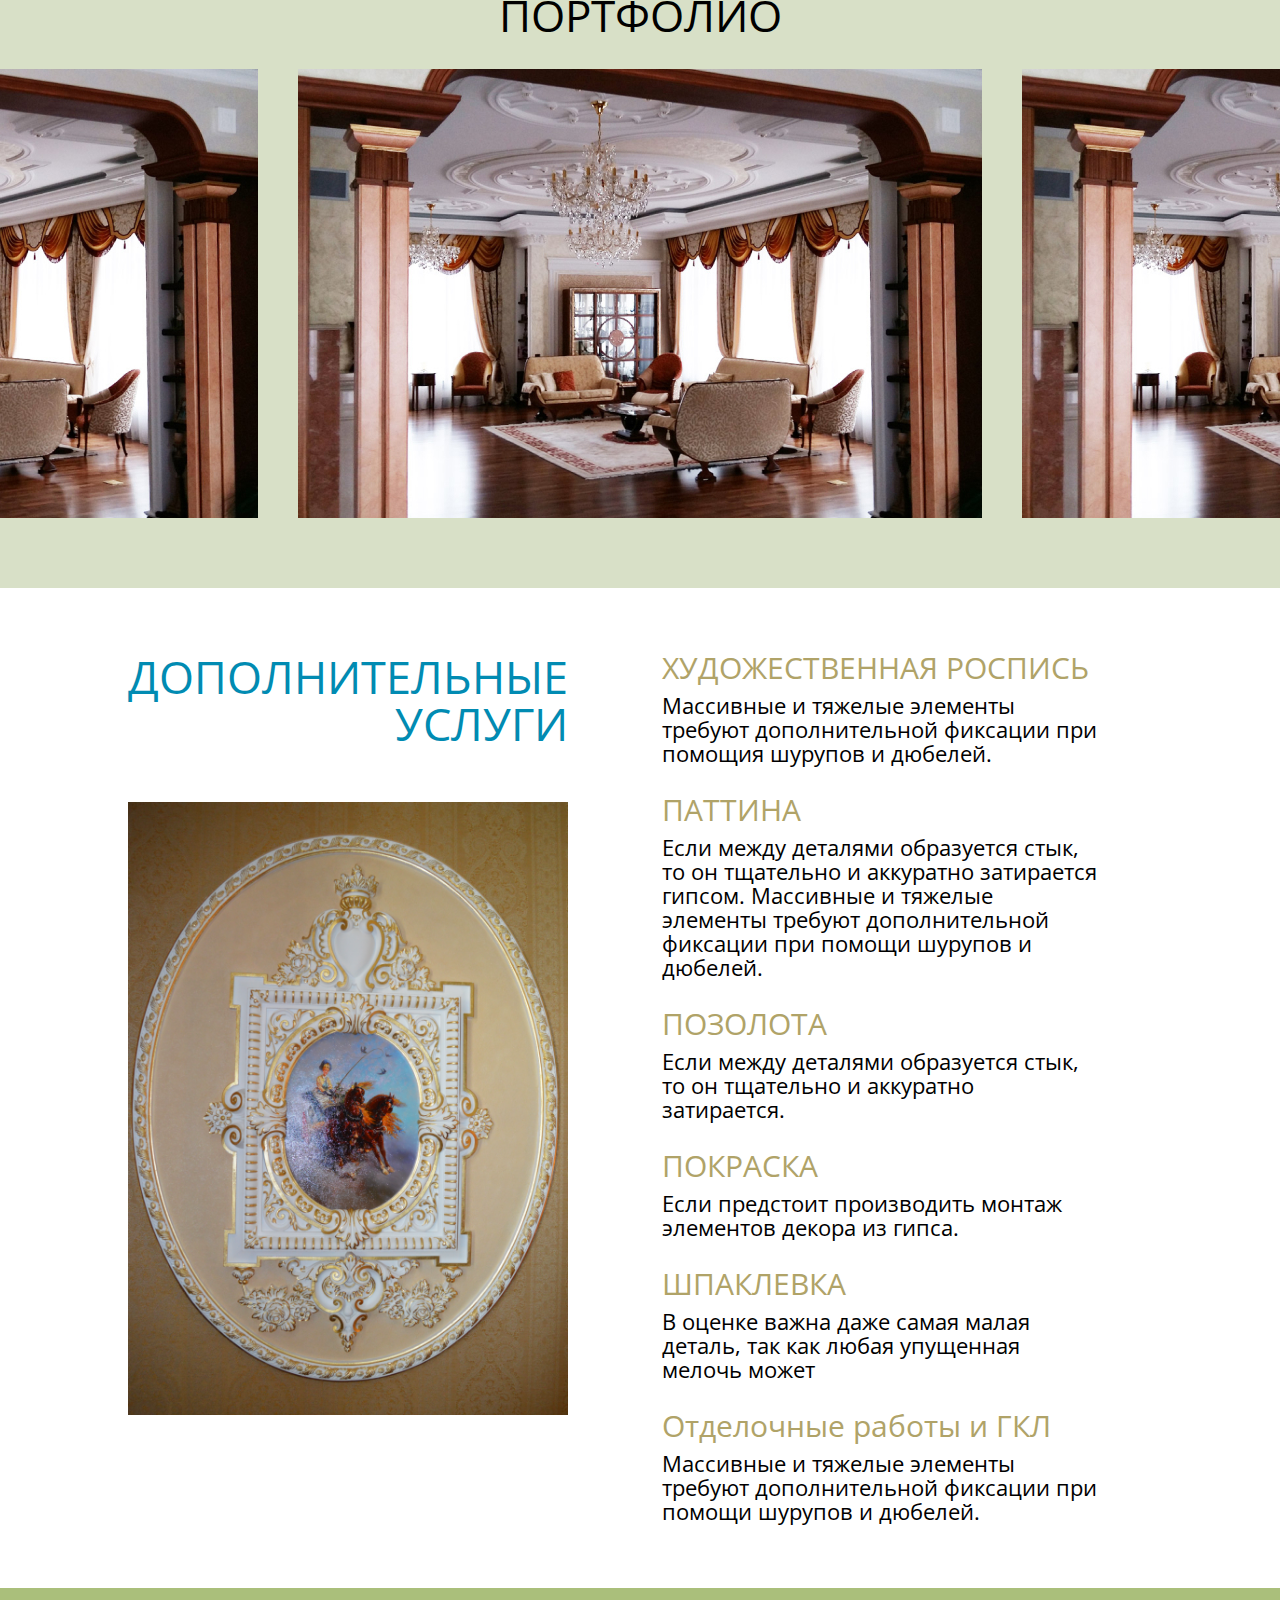
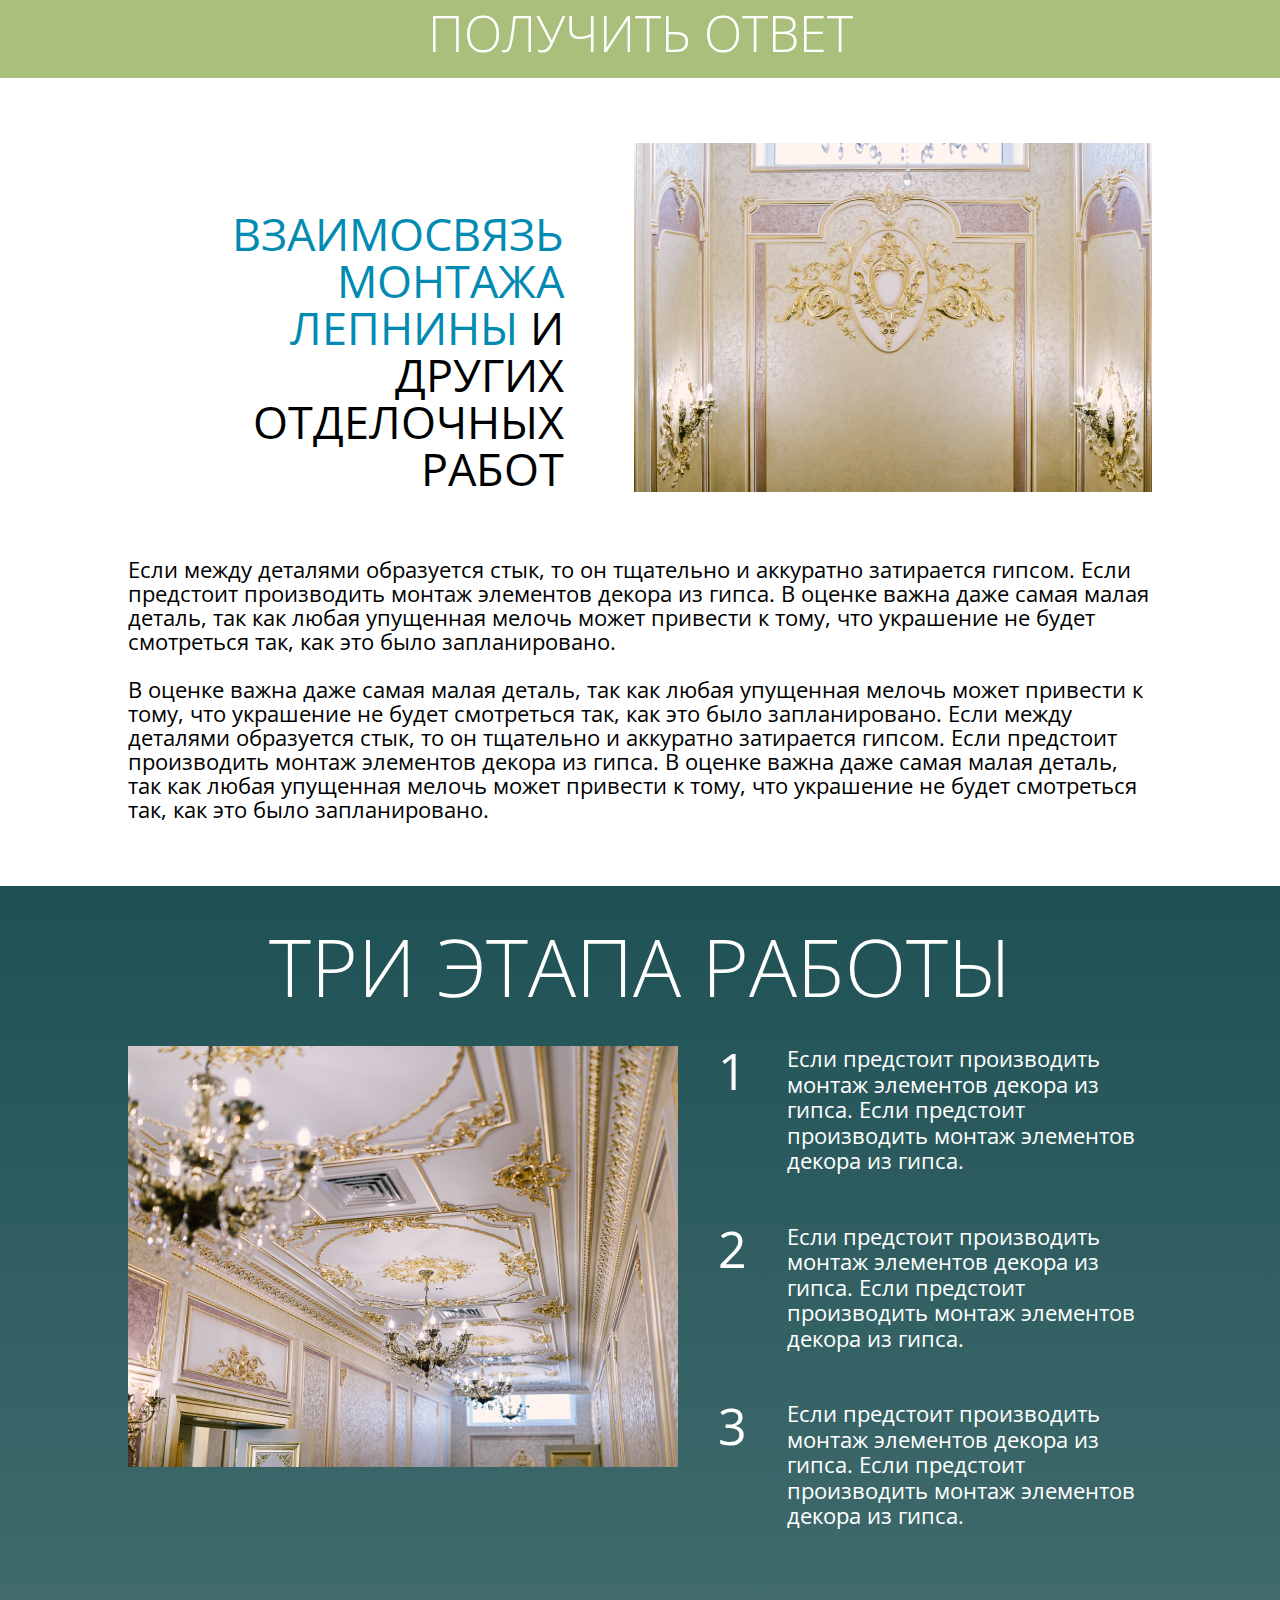
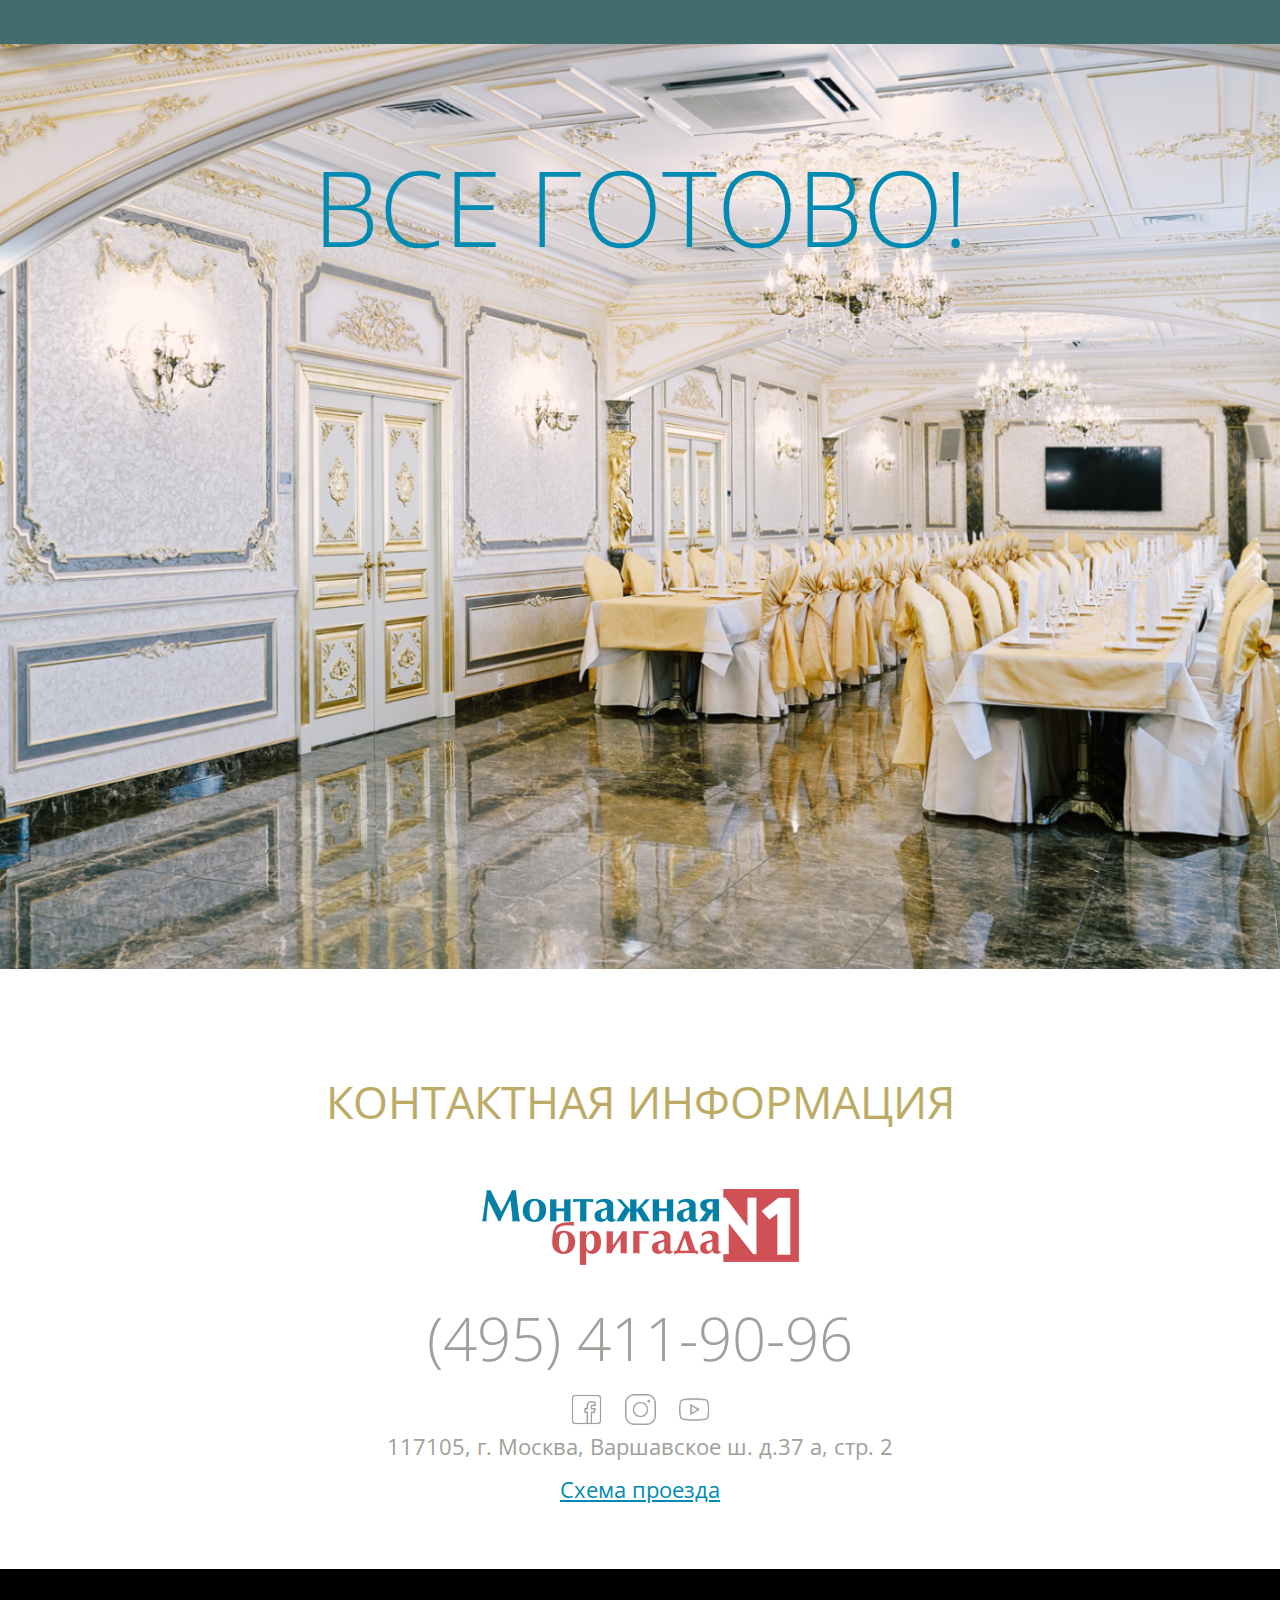
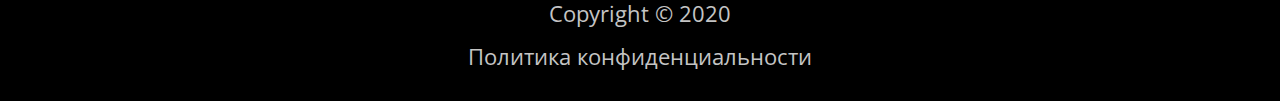
==== commit 8751a2db: "Выгружаю модальное окно и доработки по вёрстке" ====
--- a/src/index.html
+++ b/src/index.html
@@ -4,6 +4,7 @@
   <meta charset="UTF-8">
   <meta name="viewport" content="width=device-width, initial-scale=1.0">
   <title>Монтаж декора | Главная</title>
+  <link rel="shortcut icon" href="img/favicon.ico">
   <link rel="stylesheet" href="css/style.css">
 </head>
 <body>
@@ -50,11 +51,11 @@
        <!-- /.header-two__text -->
      </div>
      <!-- /.header-two -->
-     <div class="header-three">
+     <div class="header-three" onclick="show_popap('modal-1')">
       ЗАДАТЬ ВОПРОС
      </div>
      <!-- /.header-three -->
-     <div class="header-four">
+     <div class="header-four" onclick="show_popap('modal-1')">
       ПОЛУЧИТЬ ОТВЕТ
      </div>
      <!-- /.header-four -->
@@ -63,13 +64,13 @@
       <nav class="header-nav">
         <a href="about.html" class="header-nav__a">О НАС</a>
         <!-- /.header-a -->
-        <a href="" class="header-nav__a">УСЛУГИ</a>
+        <a href="service.html" class="header-nav__a">УСЛУГИ</a>
         <!-- /.header-a -->
-        <a href="" class="header-nav__a">ОТЗЫВЫ</a>
+        <a href="comment.html" class="header-nav__a">ОТЗЫВЫ</a>
         <!-- /.header-a -->
-        <a href="" class="header-nav__a">ПОРТФОЛИО</a>
+        <a href="portfolio.html" class="header-nav__a">ПОРТФОЛИО</a>
         <!-- /.header-a -->
-        <a href="" class="header-nav__a">КОНТАКТЫ</a>
+        <a href="contact.html" class="header-nav__a">КОНТАКТЫ</a>
         <!-- /.header-a -->
         <a href="cooperation.html" class="header-nav__a">СОТРУДНИЧЕСТВО</a>
         <!-- /.header-a -->
@@ -85,13 +86,13 @@
     <nav class="header-nav">
       <a href="about.html" class="header-nav__a">О НАС</a>
       <!-- /.header-a -->
-      <a href="" class="header-nav__a">УСЛУГИ</a>
+      <a href="service.html" class="header-nav__a">УСЛУГИ</a>
       <!-- /.header-a -->
-      <a href="" class="header-nav__a">ОТЗЫВЫ</a>
+      <a href="comment.html" class="header-nav__a">ОТЗЫВЫ</a>
       <!-- /.header-a -->
-      <a href="" class="header-nav__a">ПОРТФОЛИО</a>
+      <a href="portfolio.html" class="header-nav__a">ПОРТФОЛИО</a>
       <!-- /.header-a -->
-      <a href="" class="header-nav__a">КОНТАКТЫ</a>
+      <a href="contact.html" class="header-nav__a">КОНТАКТЫ</a>
       <!-- /.header-a -->
       <a href="cooperation.html" class="header-nav__a">СОТРУДНИЧЕСТВО</a>
       <!-- /.header-a -->
@@ -183,7 +184,7 @@
 
 
     <div class="stage-one">
-      <div class="stage-title1">
+      <div onclick="show_popap('modal-1')" class="stage-title1">
         ЗАДАТЬ ВОПРОС
       </div>
       <!-- /.stage-title1 -->
@@ -430,7 +431,7 @@
       </div>
       <!-- /.dop-block -->
 
-      <div class="dop-button">
+      <div onclick="show_popap('modal-1')" class="dop-button">
         ПОЛУЧИТЬ ОТВЕТ
       </div>
       <!-- /.dop-button -->
@@ -552,13 +553,55 @@
     <!-- /.container -->
     <div class="footer-copy">
       Copyright © 2020
+      <div class="footer-polit">
+        <a href="politics.html" class="footer-polit__a">Политика конфиденциальности</a> 
+      </div>
+        <!-- /.footer-polit -->
     </div>
     <!-- /.footer-copy -->
   </footer>
   <!-- /.footer -->
 
+
+
+  <div class="overlay" id="modal-1">
+    <div class="flex-popap">
+      <div class="popap">
+        <span class="close_popap">
+          <img src="img/modal/close.svg" alt="">
+        </span>
+        <div class="overlay__title">Чтобы задать вопрос заполните форму</div>
+          <form class="overlay-form" action="form/mail.php" method="POST">
+            <input required  id="name" class="overlay__input" name="user_name" type="text" placeholder="Имя">
+            <input required  id="phone" class="overlay__input" name="user_phone" type="tel" placeholder="Телефон">
+            <input required  id="email" class="overlay__input" name="user_mail" type="email" placeholder="E-mail">
+           
+            <div class="mod__conf">
+          <input class="checkbox" type="checkbox"  id="personaldata"  
+     required> 
+                <div class="mod__input">
+                 
+              <label for="personaldata" class="mod__label" for="lab">Нажимая на кнопку, вы даете согласие на обработку персональных данных и соглашаетесь с
+                <a class="mod-a" href="politics.html">политикой конфиденциальности</a>
+              </label>
+             
+            </div>
+              
+            </div>
+
+
+
+            <button disabled id="submit" type="submit" class="overlay__button">
+              Отправить
+            </button>
+          </form>
+      </div>
+    </div>
+  </div>
+
   <script src="https://code.jquery.com/jquery-3.5.1.min.js" integrity="sha256-9/aliU8dGd2tb6OSsuzixeV4y/faTqgFtohetphbbj0=" crossorigin="anonymous"></script>
   <script src="js/slick.min.js"></script>
   <script src="js/slider.js"></script>
+  <script src="js/modal.js"></script>
 </body>
 </html>--- a/src/css/style.css
+++ b/src/css/style.css
@@ -75,6 +75,7 @@
  */
 a {
   background-color: transparent;
+  outline: none;
 }
 
 /**
@@ -351,6 +352,11 @@
   max-width: 100%;
 }
 
+button:disabled,
+button[disabled] {
+  opacity: 0.3;
+}
+
 a {
   text-decoration: none;
 }
@@ -360,14 +366,287 @@
   margin-bottom: 0px;
 }
 
-.menu-text {
+.section-comment {
   margin-top: 30px;
-  display: -webkit-box;
-  display: -ms-flexbox;
-  display: flex;
+}
+
+.section-service {
+  margin-top: 50px;
+}
+
+.section-port {
+  margin-top: 50px;
+}
+
+.polit-title {
+  font-family: "Open Sans", sans-serif;
+  font-style: normal;
+  font-weight: normal;
+  font-size: 35px;
+  line-height: 130%;
+  color: black;
+  margin-top: 50px;
+  margin-bottom: 30px;
+}
+
+.polit-text {
+  font-family: "Open Sans", sans-serif;
+  font-style: normal;
+  font-weight: normal;
+  font-size: 22px;
+  line-height: 124%;
+  color: #000000;
+}
+
+.port-texts {
+  margin-top: 30px;
+}
+
+.port-info__title {
+  font-family: "Open Sans", sans-serif;
+  font-style: normal;
+  font-weight: 400;
+  font-size: 30px;
+  line-height: 100%;
+  color: #000000;
+  text-align: center;
+  margin-bottom: 30px;
+}
+
+.port-title {
+  font-family: "Open Sans", sans-serif;
+  font-style: normal;
+  font-weight: 400;
+  font-size: 35px;
+  line-height: 130%;
+  color: #C13948;
+  margin-bottom: 30px;
+  text-align: center;
+}
+
+.port-item {
+  display: -webkit-box;
+  display: -ms-flexbox;
+  display: flex;
+  -webkit-box-orient: vertical;
+  -webkit-box-direction: normal;
+      -ms-flex-direction: column;
+          flex-direction: column;
+  -webkit-box-align: start;
+      -ms-flex-align: start;
+          align-items: flex-start;
+  margin-right: 20px;
+}
+
+.port-item:last-child {
+  margin-right: 0px;
+}
+
+.port-items {
   -webkit-box-align: center;
       -ms-flex-align: center;
           align-items: center;
+}
+
+.port-item__title {
+  font-family: "Open Sans", sans-serif;
+  font-style: normal;
+  font-weight: 400;
+  font-size: 30px;
+  line-height: 100%;
+  color: #000000;
+  margin-bottom: 30px;
+  margin-top: 30px;
+  outline: none;
+}
+
+.port-text {
+  font-family: "Open Sans", sans-serif;
+  font-style: normal;
+  font-weight: 400;
+  font-size: 22px;
+  line-height: 24px;
+  color: #000000;
+  margin-bottom: 5px;
+}
+
+.service-block__info {
+  display: block;
+}
+
+.service-block__mobile {
+  display: none;
+}
+
+.service-title {
+  font-family: "Open Sans", sans-serif;
+  font-style: normal;
+  font-weight: 400;
+  font-size: 35px;
+  line-height: 130%;
+  color: #018BB2;
+  margin-bottom: 30px;
+}
+
+.service-item {
+  display: -webkit-box;
+  display: -ms-flexbox;
+  display: flex;
+  -webkit-box-pack: justify;
+      -ms-flex-pack: justify;
+          justify-content: space-between;
+  -webkit-box-align: center;
+      -ms-flex-align: center;
+          align-items: center;
+  margin-bottom: 60px;
+}
+
+.service-item__one {
+  margin-left: 20px;
+}
+
+.service-item__two {
+  margin-right: 20px;
+}
+
+.service-item:last-child {
+  margin-bottom: 0px;
+}
+
+.service-item__img {
+  width: 50%;
+}
+
+.service-item__img img {
+  width: 100%;
+}
+
+.service-item__block {
+  width: 50%;
+}
+
+.service-item__title {
+  font-family: "Open Sans", sans-serif;
+  font-style: normal;
+  font-weight: 400;
+  font-size: 30px;
+  line-height: 100%;
+  color: #B0A368;
+  margin-bottom: 30px;
+  text-transform: uppercase;
+  display: inline-block;
+}
+
+.service-item__text {
+  font-family: "Open Sans", sans-serif;
+  font-style: normal;
+  font-weight: 400;
+  font-size: 22px;
+  line-height: 124%;
+  color: #000000;
+  margin-bottom: 5px;
+}
+
+.service-info__mobile {
+  display: none;
+}
+
+.service-info__title {
+  margin-bottom: 60px;
+}
+
+.service-info__item {
+  margin-bottom: 30px;
+}
+
+.service-info__items {
+  width: 35%;
+}
+
+.service-info__img {
+  width: 65%;
+}
+
+.comment-title {
+  font-family: "Open Sans", sans-serif;
+  text-align: center;
+  font-style: normal;
+  font-weight: normal;
+  font-size: 35px;
+  line-height: 130%;
+  color: #7AAD5A;
+}
+
+.comment-block {
+  margin-top: 30px;
+  display: -webkit-box;
+  display: -ms-flexbox;
+  display: flex;
+  -webkit-box-pack: justify;
+      -ms-flex-pack: justify;
+          justify-content: space-between;
+  -webkit-box-align: center;
+      -ms-flex-align: center;
+          align-items: center;
+}
+
+.comment-item {
+  display: -webkit-box;
+  display: -ms-flexbox;
+  display: flex;
+  -webkit-box-orient: vertical;
+  -webkit-box-direction: normal;
+      -ms-flex-direction: column;
+          flex-direction: column;
+  -webkit-box-align: center;
+      -ms-flex-align: center;
+          align-items: center;
+  background: #FFFFFF;
+  padding-left: 20px;
+  padding-right: 20px;
+  padding-top: 50px;
+  padding-bottom: 30px;
+  margin-right: 30px;
+  -webkit-box-shadow: 0px 1px 4px rgba(0, 0, 0, 0.25);
+          box-shadow: 0px 1px 4px rgba(0, 0, 0, 0.25);
+}
+
+.comment-item__subtitle {
+  font-family: "Open Sans", sans-serif;
+  font-style: normal;
+  font-weight: 400;
+  font-size: 30px;
+  line-height: 100%;
+  color: #000000;
+  padding-top: 20px;
+  padding-bottom: 20px;
+}
+
+.comment-item__text {
+  font-family: "Open Sans", sans-serif;
+  font-style: normal;
+  font-weight: 400;
+  font-size: 18px;
+  line-height: 24px;
+  color: #000000;
+}
+
+.comment-item:last-child {
+  margin-right: 0px;
+}
+
+.menu-img {
+  vertical-align: middle;
+}
+
+.menu-text {
+  margin-top: 30px;
+  display: -webkit-box;
+  display: -ms-flexbox;
+  display: flex;
+  -webkit-box-align: center;
+      -ms-flex-align: center;
+          align-items: center;
   font-family: "Open Sans", sans-serif;
   font-style: normal;
   font-weight: 400;
@@ -383,6 +662,19 @@
 .menu-text__main {
   opacity: 0.4;
   color: #000000;
+}
+
+.section-contact {
+  margin-top: 50px;
+}
+
+.contact-title {
+  font-family: "Open Sans", sans-serif;
+  font-style: normal;
+  font-weight: 400;
+  font-size: 35px;
+  line-height: 130%;
+  color: #C13948;
 }
 
 .price-price {
@@ -524,6 +816,91 @@
 }
 
 @media (max-width: 1030px) {
+  .polit-title {
+    font-size: 30px;
+  }
+  .polit-text {
+    font-size: 18px;
+  }
+  .port-titless {
+    text-align: left;
+  }
+  .port-info__title {
+    font-size: 25px;
+  }
+  .port-title {
+    font-size: 30px;
+  }
+  .port-item {
+    -webkit-box-shadow: 0px 1px 4px rgba(0, 0, 0, 0.25);
+            box-shadow: 0px 1px 4px rgba(0, 0, 0, 0.25);
+    padding-bottom: 15px;
+    margin-right: 30px;
+  }
+  .port-item__title {
+    margin-top: 15px;
+    margin-bottom: 15px;
+    font-size: 25px;
+    padding-left: 15px;
+  }
+  .port-text {
+    padding-left: 15px;
+    padding-right: 15px;
+    font-size: 18px;
+  }
+  .port-items {
+    -webkit-box-shadow: 0px;
+            box-shadow: 0px;
+    padding-bottom: 0px;
+  }
+  .service-title {
+    font-size: 30px;
+  }
+  .service-item__one {
+    margin-left: 30px;
+  }
+  .service-item__two {
+    margin-right: 30px;
+  }
+  .service-item__title {
+    font-size: 25px;
+    margin-bottom: 15px;
+  }
+  .service-item__text {
+    font-size: 18px;
+  }
+  .service-info__title {
+    margin-bottom: 30px;
+  }
+  .service-info__item {
+    margin-bottom: 30px;
+  }
+  .service-info__items {
+    width: auto;
+  }
+  .service-info__img {
+    width: 55%;
+  }
+  .comment-item {
+    margin-right: 20px;
+    padding-top: 30px;
+    padding-left: 15px;
+    padding-right: 15px;
+  }
+  .comment-item__subtitle {
+    font-size: 25px;
+    padding-top: 15px;
+    padding-bottom: 10px;
+  }
+  .comment-item__text {
+    font-size: 14px;
+  }
+  .comment-item__img {
+    width: 125px;
+  }
+  .contact-title {
+    font-size: 30px;
+  }
   .price-title {
     font-size: 30px;
   }
@@ -566,6 +943,121 @@
 }
 
 @media (max-width: 640px) {
+  .section-port {
+    margin-top: 30px;
+  }
+  .section-service {
+    margin-top: 30px;
+  }
+  .polit-title {
+    margin-top: 30px;
+    font-size: 25px;
+  }
+  .polit-text {
+    font-size: 18px;
+  }
+  .port-info__title {
+    margin-bottom: 20px;
+  }
+  .port-item {
+    margin-right: 20px;
+    padding-bottom: 40px;
+  }
+  .port-item__title {
+    margin-bottom: 10px;
+  }
+  .port-items {
+    -webkit-box-shadow: 0px;
+            box-shadow: 0px;
+    padding-bottom: 0px;
+  }
+  .service-block {
+    display: none;
+  }
+  .service-block__info {
+    display: block;
+  }
+  .service-block__mobile {
+    display: inline-block;
+  }
+  .service-title {
+    font-size: 25px;
+  }
+  .service-item {
+    margin-bottom: 30px;
+    padding-top: 30px;
+    padding-bottom: 30px;
+  }
+  .service-item__1 {
+    background-image: url(../img/service/mobile-one.png);
+    background-repeat: no-repeat;
+    background-position: center;
+    background-size: cover;
+  }
+  .service-item__2 {
+    background-image: url(../img/service/mobile-two.png);
+    background-repeat: no-repeat;
+    background-position: center;
+    background-size: cover;
+  }
+  .service-item__3 {
+    background-image: url(../img/service/mobile-three.png);
+    background-repeat: no-repeat;
+    background-position: center;
+    background-size: cover;
+  }
+  .service-item__4 {
+    background-image: url(../img/service/mobile-four.png);
+    background-repeat: no-repeat;
+    background-position: center;
+    background-size: cover;
+  }
+  .service-item__5 {
+    background-image: url(../img/service/mobile-five.png);
+    background-repeat: no-repeat;
+    background-position: center;
+    background-size: cover;
+  }
+  .service-item__6 {
+    background-image: url(../img/service/mobile-six.png);
+    background-repeat: no-repeat;
+    background-position: center;
+    background-size: cover;
+  }
+  .service-item__one {
+    margin-left: 0px;
+  }
+  .service-item__two {
+    margin-right: 0px;
+  }
+  .service-item__img {
+    display: none;
+  }
+  .service-item__block {
+    width: 90%;
+    margin: auto;
+  }
+  .service-info__item {
+    padding-top: 0px;
+    padding-bottom: 0px;
+  }
+  .service-info__items {
+    margin: 0;
+  }
+  .service-info__titles {
+    margin-bottom: 0px;
+  }
+  .service-info__mobile {
+    display: inline-block;
+    width: 100%;
+    margin-top: 20px;
+  }
+  .section-contact {
+    margin-top: 30px;
+  }
+  .contact-title {
+    font-size: 25px;
+  }
   .price-title {
     font-size: 25px;
     margin-bottom: 12px;
@@ -625,7 +1117,7 @@
   overflow: hidden;
   display: block;
   margin: 0;
-  padding: 0;
+  padding: 5px;
 }
 
 .slick-list:focus {
@@ -666,7 +1158,6 @@
 }
 
 .slick-slide {
-  background: linear-gradient(271.11deg, #D8E0C7 0.87%, rgba(255, 255, 255, 0) 98.99%);
   float: left;
   height: 100%;
   min-height: 1px;
@@ -690,7 +1181,9 @@
 }
 
 .slick-initialized .slick-slide {
-  display: block;
+  display: -webkit-box;
+  display: -ms-flexbox;
+  display: flex;
   outline: none;
 }
 
@@ -1462,6 +1955,7 @@
   width: 90%;
   text-align: center;
   z-index: 2;
+  cursor: pointer;
 }
 
 .stage-one {
@@ -2348,12 +2842,35 @@
   padding-top: 110px;
 }
 
+.footer-polit {
+  text-align: center;
+  display: -webkit-box;
+  display: -ms-flexbox;
+  display: flex;
+  -webkit-box-pack: center;
+      -ms-flex-pack: center;
+          justify-content: center;
+  margin-top: 15px;
+}
+
+.footer-polit__a {
+  font-family: "Open Sans", sans-serif;
+  font-style: normal;
+  font-weight: 400;
+  font-size: 22px;
+  color: #C4C4C4;
+}
+
 .footer-all {
   padding-top: 150px;
 }
 
 .footer-price {
   padding-top: 90px;
+}
+
+.footer-contact {
+  padding-top: 30px;
 }
 
 .footer-cooperation {
@@ -2377,6 +2894,20 @@
   cursor: pointer;
 }
 
+.footer-button__portfolio {
+  background: linear-gradient(89.66deg, #834853 0%, #B9393A 58.82%, #D16739 100%);
+}
+
+.footer-button__service {
+  background: -webkit-gradient(linear, left top, right top, color-stop(48.99%, #027184), color-stop(103.43%, #1D4248));
+  background: linear-gradient(90deg, #027184 48.99%, #1D4248 103.43%);
+}
+
+.footer-button__contact {
+  background: linear-gradient(89.66deg, #834853 0%, #B9393A 58.82%, #D16739 100%);
+  margin-bottom: 50px;
+}
+
 .footer-button__price {
   background: #7AAD5A;
 }
@@ -2395,6 +2926,10 @@
   padding-bottom: 65px;
 }
 
+.footer-block__contact {
+  padding-bottom: 90px;
+}
+
 .footer-title {
   font-family: "Open Sans", sans-serif;
   margin-bottom: 65px;
@@ -2474,6 +3009,9 @@
 @media (max-width: 1100px) {
   .footer {
     padding-top: 50px;
+  }
+  .footer-polit__a {
+    font-size: 18px;
   }
   .footer-title {
     text-align: center;
@@ -2889,4 +3427,266 @@
     display: inline-block;
   }
 }
+
+/*Стили для всплывающего окна*/
+.checkbox {
+  -webkit-appearance: none;
+  -moz-appearance: none;
+  appearance: none;
+  outline: none;
+  border: 1px solid #018BB2;
+  -webkit-box-sizing: border-box;
+          box-sizing: border-box;
+  padding: 14px;
+  cursor: pointer;
+  position: relative;
+}
+
+.checkbox::before {
+  content: "✓";
+  color: white;
+  font-size: 26px;
+  position: absolute;
+  right: 50%;
+  bottom: 50%;
+  -webkit-transform: translate(50%, 50%);
+          transform: translate(50%, 50%);
+  opacity: 0;
+  -webkit-transition: .1s ease-in;
+  transition: .1s ease-in;
+}
+
+.checkbox:checked {
+  background: #018BB2;
+}
+
+.checkbox:checked::before {
+  opacity: 1;
+}
+
+.overlay {
+  position: fixed;
+  z-index: 5;
+  height: 100%;
+  width: 100%;
+  top: 0;
+  left: 0;
+  background-color: rgba(0, 0, 0, 0.6);
+  /* затемнение фона */
+  display: none;
+}
+
+.overlay__title {
+  text-align: left;
+  font-family: "Open Sans", sans-serif;
+  font-style: normal;
+  font-weight: normal;
+  font-size: 50px;
+  line-height: 107.5%;
+  color: #000000;
+  margin-bottom: 50px;
+  max-width: 535px;
+}
+
+.overlay__input {
+  margin-top: 35px;
+  width: 593px;
+  border: 1px solid #018BB2;
+  padding-top: 15px;
+  padding-bottom: 15px;
+  padding-left: 16px;
+  outline: none;
+}
+
+.overlay__input:first-child {
+  margin-top: 0px;
+}
+
+.overlay__input::-webkit-input-placeholder {
+  font-family: Open Sans;
+  font-style: normal;
+  font-weight: normal;
+  font-size: 22px;
+  color: #018BB2;
+}
+
+.overlay__input:-ms-input-placeholder {
+  font-family: Open Sans;
+  font-style: normal;
+  font-weight: normal;
+  font-size: 22px;
+  color: #018BB2;
+}
+
+.overlay__input::-ms-input-placeholder {
+  font-family: Open Sans;
+  font-style: normal;
+  font-weight: normal;
+  font-size: 22px;
+  color: #018BB2;
+}
+
+.overlay__input::placeholder {
+  font-family: Open Sans;
+  font-style: normal;
+  font-weight: normal;
+  font-size: 22px;
+  color: #018BB2;
+}
+
+.overlay__button {
+  margin-top: 40px;
+  background-color: #018BB2;
+  color: #ffffff;
+  font-size: 18px;
+  width: 609px;
+  height: 70px;
+  font-family: ", Open Sans", sans-serif;
+  font-style: normal;
+  font-weight: 600;
+  font-size: 35px;
+  line-height: 22px;
+  cursor: pointer;
+  outline: none;
+  border: none;
+}
+
+.overlay.active {
+  display: block;
+}
+
+.overlay-form {
+  display: -webkit-box;
+  display: -ms-flexbox;
+  display: flex;
+  -webkit-box-orient: vertical;
+  -webkit-box-direction: normal;
+      -ms-flex-direction: column;
+          flex-direction: column;
+  -webkit-box-align: center;
+      -ms-flex-align: center;
+          align-items: center;
+}
+
+.overlay .flex-popap {
+  height: 100%;
+  display: -webkit-box;
+  display: -ms-flexbox;
+  display: flex;
+  -webkit-box-align: center;
+      -ms-flex-align: center;
+          align-items: center;
+  -webkit-box-pack: center;
+      -ms-flex-pack: center;
+          justify-content: center;
+}
+
+.overlay .flex-popap .popap {
+  position: relative;
+  background-color: #fff;
+  /* цвет фона всплывающего блока */
+  padding: 60px;
+  margin: 0 10px;
+  overflow: auto;
+}
+
+.popap span {
+  position: absolute;
+  top: 60px;
+  right: 60px;
+  cursor: pointer;
+}
+
+.mod-check {
+  border: 1px solid #018BB2;
+}
+
+.mod-a {
+  font-family: "Open Sans", sans-serif;
+  font-style: normal;
+  font-weight: normal;
+  font-size: 17px;
+  letter-spacing: -0.408px;
+  color: #018BB2;
+}
+
+.mod__input {
+  display: -webkit-box;
+  display: -ms-flexbox;
+  display: flex;
+  margin-left: 15px;
+}
+
+.mod__conf {
+  margin-top: 25px;
+  font-size: 14px;
+  display: -webkit-box;
+  display: -ms-flexbox;
+  display: flex;
+  -webkit-box-align: center;
+      -ms-flex-align: center;
+          align-items: center;
+}
+
+.mod__label {
+  font-family: "Open Sans", sans-serif;
+  font-style: normal;
+  font-weight: normal;
+  font-size: 17px;
+  line-height: 22px;
+  letter-spacing: -0.408px;
+  color: #000000;
+  max-width: 570px;
+}
+
+@media (max-width: 768px) {
+  .mod__input {
+    margin-left: 10px;
+  }
+  .mod-a {
+    font-size: 12px;
+  }
+  .mod__label {
+    font-size: 12px;
+    line-height: 14px;
+  }
+  .mod__conf {
+    width: 90%;
+  }
+  .popap span {
+    right: 16px;
+    top: 16px;
+  }
+  .overlay .flex-popap .popap {
+    padding: 16px;
+    padding-top: 50px;
+    padding-bottom: 30px;
+    overflow: auto;
+  }
+  .overlay__button {
+    width: 90%;
+    font-size: 25px;
+    margin-top: 30px;
+    height: 55px;
+  }
+  .mod__conf {
+    font-size: 12px;
+    margin-top: 30px;
+  }
+  .overlay__title {
+    width: 90%;
+    font-size: 25px;
+    margin-bottom: 30px;
+  }
+  .overlay__input {
+    margin-top: 30px;
+    width: 90%;
+  }
+}
+
+@media (max-width: 340px) {
+  .overlay .flex-popap .popap {
+    padding-top: 30px;
+  }
+}
 /*# sourceMappingURL=style.css.map */